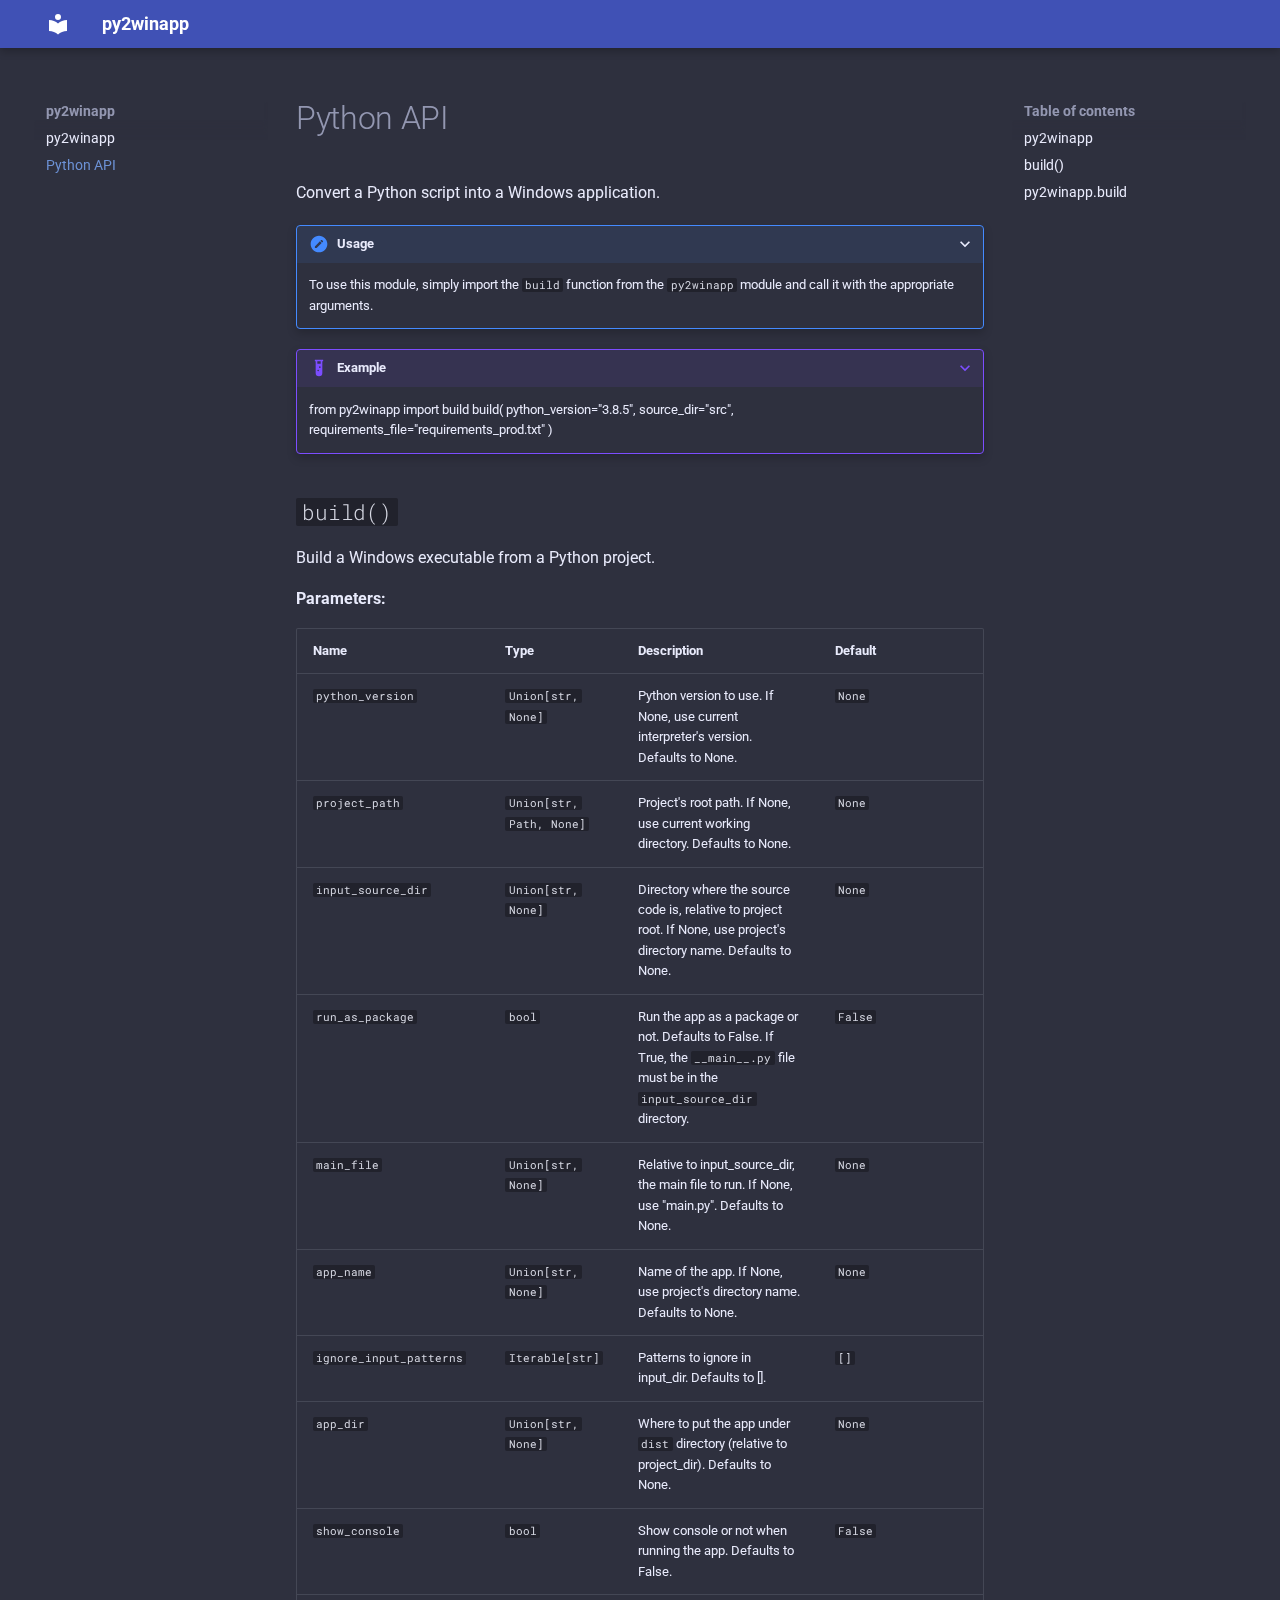
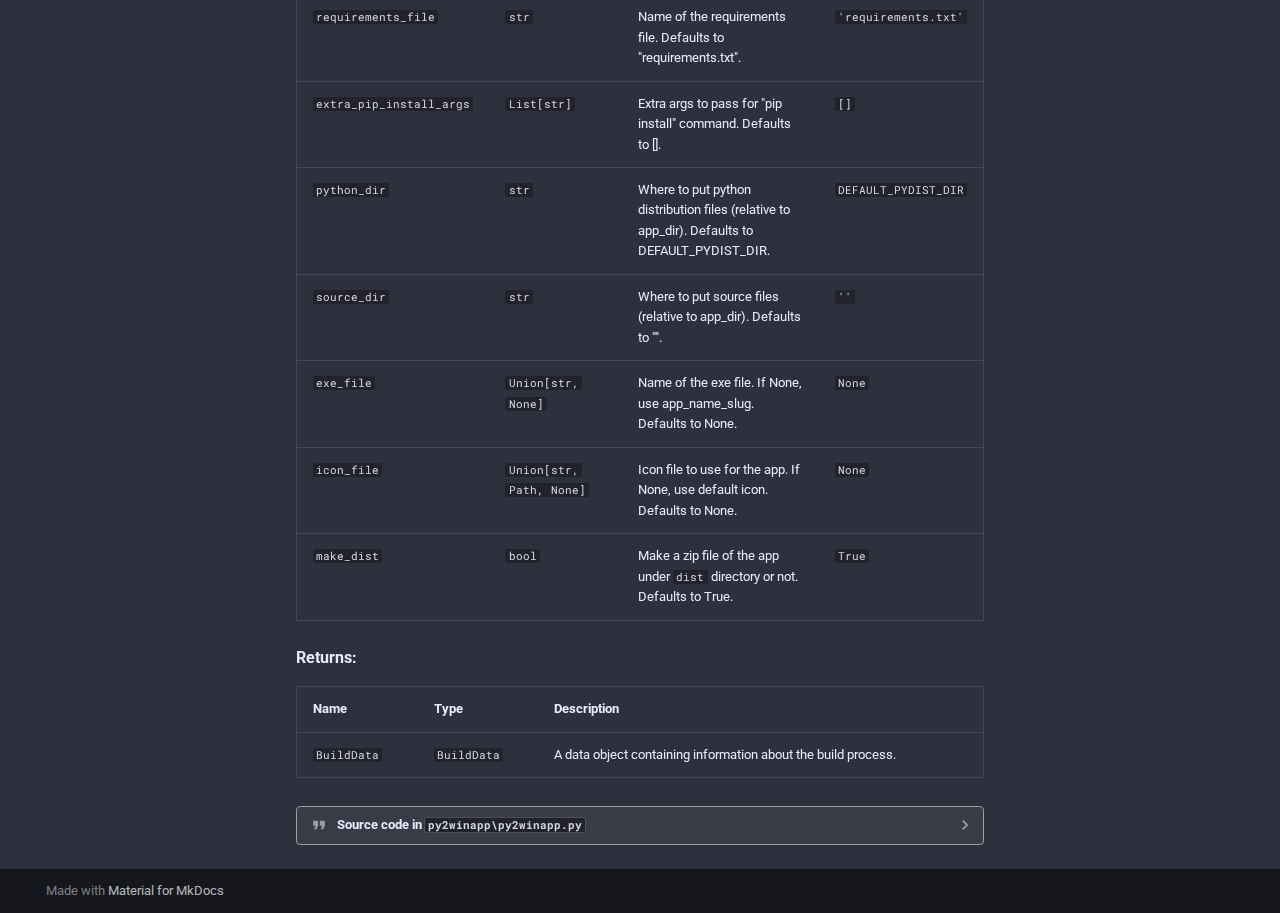
==== api/index.html @ 3b0b0889 "Deployed 9be9dc0 with MkDocs version: 1.5.2" ====
<!doctype html>
<html lang="en" class="no-js">
  <head>
    
      <meta charset="utf-8">
      <meta name="viewport" content="width=device-width,initial-scale=1">
      
      
      
      
        <link rel="prev" href="..">
      
      
      <link rel="icon" href="../assets/images/favicon.png">
      <meta name="generator" content="mkdocs-1.5.2, mkdocs-material-9.1.21">
    
    
      
        <title>Python API - py2winapp</title>
      
    
    
      <link rel="stylesheet" href="../assets/stylesheets/main.eebd395e.min.css">
      
        
        <link rel="stylesheet" href="../assets/stylesheets/palette.ecc896b0.min.css">
      
      

    
    
    
      
        
        
        <link rel="preconnect" href="https://fonts.gstatic.com" crossorigin>
        <link rel="stylesheet" href="https://fonts.googleapis.com/css?family=Roboto:300,300i,400,400i,700,700i%7CRoboto+Mono:400,400i,700,700i&display=fallback">
        <style>:root{--md-text-font:"Roboto";--md-code-font:"Roboto Mono"}</style>
      
    
    
      <link rel="stylesheet" href="../assets/_mkdocstrings.css">
    
    <script>__md_scope=new URL("..",location),__md_hash=e=>[...e].reduce((e,_)=>(e<<5)-e+_.charCodeAt(0),0),__md_get=(e,_=localStorage,t=__md_scope)=>JSON.parse(_.getItem(t.pathname+"."+e)),__md_set=(e,_,t=localStorage,a=__md_scope)=>{try{t.setItem(a.pathname+"."+e,JSON.stringify(_))}catch(e){}}</script>
    
      

    
    
    
  </head>
  
  
    
    
    
    
    
    <body dir="ltr" data-md-color-scheme="slate" data-md-color-primary="indigo" data-md-color-accent="indigo">
  
    
    
    <input class="md-toggle" data-md-toggle="drawer" type="checkbox" id="__drawer" autocomplete="off">
    <input class="md-toggle" data-md-toggle="search" type="checkbox" id="__search" autocomplete="off">
    <label class="md-overlay" for="__drawer"></label>
    <div data-md-component="skip">
      
        
        <a href="#python-api" class="md-skip">
          Skip to content
        </a>
      
    </div>
    <div data-md-component="announce">
      
    </div>
    
    
      

  

<header class="md-header md-header--shadow" data-md-component="header">
  <nav class="md-header__inner md-grid" aria-label="Header">
    <a href=".." title="py2winapp" class="md-header__button md-logo" aria-label="py2winapp" data-md-component="logo">
      
  
  <svg xmlns="http://www.w3.org/2000/svg" viewBox="0 0 24 24"><path d="M12 8a3 3 0 0 0 3-3 3 3 0 0 0-3-3 3 3 0 0 0-3 3 3 3 0 0 0 3 3m0 3.54C9.64 9.35 6.5 8 3 8v11c3.5 0 6.64 1.35 9 3.54 2.36-2.19 5.5-3.54 9-3.54V8c-3.5 0-6.64 1.35-9 3.54Z"/></svg>

    </a>
    <label class="md-header__button md-icon" for="__drawer">
      <svg xmlns="http://www.w3.org/2000/svg" viewBox="0 0 24 24"><path d="M3 6h18v2H3V6m0 5h18v2H3v-2m0 5h18v2H3v-2Z"/></svg>
    </label>
    <div class="md-header__title" data-md-component="header-title">
      <div class="md-header__ellipsis">
        <div class="md-header__topic">
          <span class="md-ellipsis">
            py2winapp
          </span>
        </div>
        <div class="md-header__topic" data-md-component="header-topic">
          <span class="md-ellipsis">
            
              Python API
            
          </span>
        </div>
      </div>
    </div>
    
      
    
    
    
    
  </nav>
  
</header>
    
    <div class="md-container" data-md-component="container">
      
      
        
          
        
      
      <main class="md-main" data-md-component="main">
        <div class="md-main__inner md-grid">
          
            
              
              <div class="md-sidebar md-sidebar--primary" data-md-component="sidebar" data-md-type="navigation" >
                <div class="md-sidebar__scrollwrap">
                  <div class="md-sidebar__inner">
                    


<nav class="md-nav md-nav--primary" aria-label="Navigation" data-md-level="0">
  <label class="md-nav__title" for="__drawer">
    <a href=".." title="py2winapp" class="md-nav__button md-logo" aria-label="py2winapp" data-md-component="logo">
      
  
  <svg xmlns="http://www.w3.org/2000/svg" viewBox="0 0 24 24"><path d="M12 8a3 3 0 0 0 3-3 3 3 0 0 0-3-3 3 3 0 0 0-3 3 3 3 0 0 0 3 3m0 3.54C9.64 9.35 6.5 8 3 8v11c3.5 0 6.64 1.35 9 3.54 2.36-2.19 5.5-3.54 9-3.54V8c-3.5 0-6.64 1.35-9 3.54Z"/></svg>

    </a>
    py2winapp
  </label>
  
  <ul class="md-nav__list" data-md-scrollfix>
    
      
      
      

  
  
  
    <li class="md-nav__item">
      <a href=".." class="md-nav__link">
        py2winapp
      </a>
    </li>
  

    
      
      
      

  
  
    
  
  
    <li class="md-nav__item md-nav__item--active">
      
      <input class="md-nav__toggle md-toggle" type="checkbox" id="__toc">
      
      
        
      
      
        <label class="md-nav__link md-nav__link--active" for="__toc">
          Python API
          <span class="md-nav__icon md-icon"></span>
        </label>
      
      <a href="./" class="md-nav__link md-nav__link--active">
        Python API
      </a>
      
        

<nav class="md-nav md-nav--secondary" aria-label="Table of contents">
  
  
  
    
  
  
    <label class="md-nav__title" for="__toc">
      <span class="md-nav__icon md-icon"></span>
      Table of contents
    </label>
    <ul class="md-nav__list" data-md-component="toc" data-md-scrollfix>
      
        <li class="md-nav__item">
  <a href="#py2winapp" class="md-nav__link">
    py2winapp
  </a>
  
</li>
      
        <li class="md-nav__item">
  <a href="#build" class="md-nav__link">
    build()
  </a>
  
</li>
      
        <li class="md-nav__item">
  <a href="#py2winapp.build" class="md-nav__link">
    py2winapp.build
  </a>
  
</li>
      
    </ul>
  
</nav>
      
    </li>
  

    
  </ul>
</nav>
                  </div>
                </div>
              </div>
            
            
              
              <div class="md-sidebar md-sidebar--secondary" data-md-component="sidebar" data-md-type="toc" >
                <div class="md-sidebar__scrollwrap">
                  <div class="md-sidebar__inner">
                    

<nav class="md-nav md-nav--secondary" aria-label="Table of contents">
  
  
  
    
  
  
    <label class="md-nav__title" for="__toc">
      <span class="md-nav__icon md-icon"></span>
      Table of contents
    </label>
    <ul class="md-nav__list" data-md-component="toc" data-md-scrollfix>
      
        <li class="md-nav__item">
  <a href="#py2winapp" class="md-nav__link">
    py2winapp
  </a>
  
</li>
      
        <li class="md-nav__item">
  <a href="#build" class="md-nav__link">
    build()
  </a>
  
</li>
      
        <li class="md-nav__item">
  <a href="#py2winapp.build" class="md-nav__link">
    py2winapp.build
  </a>
  
</li>
      
    </ul>
  
</nav>
                  </div>
                </div>
              </div>
            
          
          
            <div class="md-content" data-md-component="content">
              <article class="md-content__inner md-typeset">
                
                  


<h1 id="python-api">Python API</h1>


<div class="doc doc-object doc-module">


<a id="py2winapp"></a>
  <div class="doc doc-contents first">
  
      <p>Convert a Python script into a Windows application.</p>

<details class="usage" open>
  <summary>Usage</summary>
  <p>To use this module, simply import the <code>build</code> function from the <code>py2winapp</code> module
and call it with the appropriate arguments.</p>
</details>
<details class="example" open>
  <summary>Example</summary>
  <p>from py2winapp import build
build(
    python_version="3.8.5",
    source_dir="src",
    requirements_file="requirements_prod.txt"
)</p>
</details>
  

  <div class="doc doc-children">











  </div>

  </div>

</div><h2 id="build"><code>build()</code></h2>



<div class="doc doc-object doc-function">


<a id="py2winapp.build"></a>
  <div class="doc doc-contents first">
  
      <p>Build a Windows executable from a Python project.</p>



  <p><strong>Parameters:</strong></p>
  <table>
    <thead>
      <tr>
        <th>Name</th>
        <th>Type</th>
        <th>Description</th>
        <th>Default</th>
      </tr>
    </thead>
    <tbody>
        <tr>
          <td><code>python_version</code></td>
          <td>
                <code><span title="typing.Union">Union</span>[str, None]</code>
          </td>
          <td>
            <div class="doc-md-description">
              <p>Python version to use.
If None, use current interpreter's version. Defaults to None.</p>
            </div>
          </td>
          <td>
                <code>None</code>
          </td>
        </tr>
        <tr>
          <td><code>project_path</code></td>
          <td>
                <code><span title="typing.Union">Union</span>[str, <span title="pathlib.Path">Path</span>, None]</code>
          </td>
          <td>
            <div class="doc-md-description">
              <p>Project's root path.
If None, use current working directory. Defaults to None.</p>
            </div>
          </td>
          <td>
                <code>None</code>
          </td>
        </tr>
        <tr>
          <td><code>input_source_dir</code></td>
          <td>
                <code><span title="typing.Union">Union</span>[str, None]</code>
          </td>
          <td>
            <div class="doc-md-description">
              <p>Directory where the
source code is, relative to project root.
If None, use project's directory name. Defaults to None.</p>
            </div>
          </td>
          <td>
                <code>None</code>
          </td>
        </tr>
        <tr>
          <td><code>run_as_package</code></td>
          <td>
                <code>bool</code>
          </td>
          <td>
            <div class="doc-md-description">
              <p>Run the app as a package or not.
Defaults to False. If True, the <code>__main__.py</code> file must be
in the <code>input_source_dir</code> directory.</p>
            </div>
          </td>
          <td>
                <code>False</code>
          </td>
        </tr>
        <tr>
          <td><code>main_file</code></td>
          <td>
                <code><span title="typing.Union">Union</span>[str, None]</code>
          </td>
          <td>
            <div class="doc-md-description">
              <p>Relative to input_source_dir,
the main file to run. If None, use "main.py". Defaults to None.</p>
            </div>
          </td>
          <td>
                <code>None</code>
          </td>
        </tr>
        <tr>
          <td><code>app_name</code></td>
          <td>
                <code><span title="typing.Union">Union</span>[str, None]</code>
          </td>
          <td>
            <div class="doc-md-description">
              <p>Name of the app.
If None, use project's directory name. Defaults to None.</p>
            </div>
          </td>
          <td>
                <code>None</code>
          </td>
        </tr>
        <tr>
          <td><code>ignore_input_patterns</code></td>
          <td>
                <code><span title="typing.Iterable">Iterable</span>[str]</code>
          </td>
          <td>
            <div class="doc-md-description">
              <p>Patterns to ignore in
input_dir. Defaults to [].</p>
            </div>
          </td>
          <td>
                <code>[]</code>
          </td>
        </tr>
        <tr>
          <td><code>app_dir</code></td>
          <td>
                <code><span title="typing.Union">Union</span>[str, None]</code>
          </td>
          <td>
            <div class="doc-md-description">
              <p>Where to put the app under <code>dist</code> directory (relative to project_dir).
Defaults to None.</p>
            </div>
          </td>
          <td>
                <code>None</code>
          </td>
        </tr>
        <tr>
          <td><code>show_console</code></td>
          <td>
                <code>bool</code>
          </td>
          <td>
            <div class="doc-md-description">
              <p>Show console or not when running the app.
Defaults to False.</p>
            </div>
          </td>
          <td>
                <code>False</code>
          </td>
        </tr>
        <tr>
          <td><code>requirements_file</code></td>
          <td>
                <code>str</code>
          </td>
          <td>
            <div class="doc-md-description">
              <p>Name of the requirements file.
Defaults to "requirements.txt".</p>
            </div>
          </td>
          <td>
                <code>&#39;requirements.txt&#39;</code>
          </td>
        </tr>
        <tr>
          <td><code>extra_pip_install_args</code></td>
          <td>
                <code><span title="typing.List">List</span>[str]</code>
          </td>
          <td>
            <div class="doc-md-description">
              <p>Extra args to pass for
"pip install" command. Defaults to [].</p>
            </div>
          </td>
          <td>
                <code>[]</code>
          </td>
        </tr>
        <tr>
          <td><code>python_dir</code></td>
          <td>
                <code>str</code>
          </td>
          <td>
            <div class="doc-md-description">
              <p>Where to put python distribution
files (relative to app_dir). Defaults to DEFAULT_PYDIST_DIR.</p>
            </div>
          </td>
          <td>
                <code><span title="py2winapp.py2winapp.DEFAULT_PYDIST_DIR">DEFAULT_PYDIST_DIR</span></code>
          </td>
        </tr>
        <tr>
          <td><code>source_dir</code></td>
          <td>
                <code>str</code>
          </td>
          <td>
            <div class="doc-md-description">
              <p>Where to put source files (relative to app_dir).
Defaults to "".</p>
            </div>
          </td>
          <td>
                <code>&#39;&#39;</code>
          </td>
        </tr>
        <tr>
          <td><code>exe_file</code></td>
          <td>
                <code><span title="typing.Union">Union</span>[str, None]</code>
          </td>
          <td>
            <div class="doc-md-description">
              <p>Name of the exe file.
If None, use app_name_slug. Defaults to None.</p>
            </div>
          </td>
          <td>
                <code>None</code>
          </td>
        </tr>
        <tr>
          <td><code>icon_file</code></td>
          <td>
                <code><span title="typing.Union">Union</span>[str, <span title="pathlib.Path">Path</span>, None]</code>
          </td>
          <td>
            <div class="doc-md-description">
              <p>Icon file to use for the app.
If None, use default icon. Defaults to None.</p>
            </div>
          </td>
          <td>
                <code>None</code>
          </td>
        </tr>
        <tr>
          <td><code>make_dist</code></td>
          <td>
                <code>bool</code>
          </td>
          <td>
            <div class="doc-md-description">
              <p>Make a zip file of the app under <code>dist</code> directory
or not. Defaults to True.</p>
            </div>
          </td>
          <td>
                <code>True</code>
          </td>
        </tr>
    </tbody>
  </table>



  <p><strong>Returns:</strong></p>
  <table>
    <thead>
      <tr>
<th>Name</th>        <th>Type</th>
        <th>Description</th>
      </tr>
    </thead>
    <tbody>
        <tr>
<td><code>BuildData</code></td>          <td>
                <code><span title="py2winapp.py2winapp.BuildData">BuildData</span></code>
          </td>
          <td>
            <div class="doc-md-description">
              <p>A data object containing information about the build process.</p>
            </div>
          </td>
        </tr>
    </tbody>
  </table>

          <details class="quote">
            <summary>Source code in <code>py2winapp\py2winapp.py</code></summary>
            <div class="highlight"><table class="highlighttable"><tr><td class="linenos"><div class="linenodiv"><pre><span></span><span class="normal">404</span>
<span class="normal">405</span>
<span class="normal">406</span>
<span class="normal">407</span>
<span class="normal">408</span>
<span class="normal">409</span>
<span class="normal">410</span>
<span class="normal">411</span>
<span class="normal">412</span>
<span class="normal">413</span>
<span class="normal">414</span>
<span class="normal">415</span>
<span class="normal">416</span>
<span class="normal">417</span>
<span class="normal">418</span>
<span class="normal">419</span>
<span class="normal">420</span>
<span class="normal">421</span>
<span class="normal">422</span>
<span class="normal">423</span>
<span class="normal">424</span>
<span class="normal">425</span>
<span class="normal">426</span>
<span class="normal">427</span>
<span class="normal">428</span>
<span class="normal">429</span>
<span class="normal">430</span>
<span class="normal">431</span>
<span class="normal">432</span>
<span class="normal">433</span>
<span class="normal">434</span>
<span class="normal">435</span>
<span class="normal">436</span>
<span class="normal">437</span>
<span class="normal">438</span>
<span class="normal">439</span>
<span class="normal">440</span>
<span class="normal">441</span>
<span class="normal">442</span>
<span class="normal">443</span>
<span class="normal">444</span>
<span class="normal">445</span>
<span class="normal">446</span>
<span class="normal">447</span>
<span class="normal">448</span>
<span class="normal">449</span>
<span class="normal">450</span>
<span class="normal">451</span>
<span class="normal">452</span>
<span class="normal">453</span>
<span class="normal">454</span>
<span class="normal">455</span>
<span class="normal">456</span>
<span class="normal">457</span>
<span class="normal">458</span>
<span class="normal">459</span>
<span class="normal">460</span>
<span class="normal">461</span>
<span class="normal">462</span>
<span class="normal">463</span>
<span class="normal">464</span>
<span class="normal">465</span>
<span class="normal">466</span>
<span class="normal">467</span>
<span class="normal">468</span>
<span class="normal">469</span>
<span class="normal">470</span>
<span class="normal">471</span>
<span class="normal">472</span>
<span class="normal">473</span>
<span class="normal">474</span>
<span class="normal">475</span>
<span class="normal">476</span>
<span class="normal">477</span>
<span class="normal">478</span>
<span class="normal">479</span>
<span class="normal">480</span>
<span class="normal">481</span>
<span class="normal">482</span>
<span class="normal">483</span>
<span class="normal">484</span>
<span class="normal">485</span>
<span class="normal">486</span>
<span class="normal">487</span>
<span class="normal">488</span>
<span class="normal">489</span>
<span class="normal">490</span>
<span class="normal">491</span>
<span class="normal">492</span>
<span class="normal">493</span>
<span class="normal">494</span>
<span class="normal">495</span>
<span class="normal">496</span>
<span class="normal">497</span>
<span class="normal">498</span>
<span class="normal">499</span>
<span class="normal">500</span>
<span class="normal">501</span>
<span class="normal">502</span>
<span class="normal">503</span>
<span class="normal">504</span>
<span class="normal">505</span>
<span class="normal">506</span>
<span class="normal">507</span>
<span class="normal">508</span>
<span class="normal">509</span>
<span class="normal">510</span>
<span class="normal">511</span>
<span class="normal">512</span>
<span class="normal">513</span>
<span class="normal">514</span>
<span class="normal">515</span>
<span class="normal">516</span>
<span class="normal">517</span>
<span class="normal">518</span>
<span class="normal">519</span>
<span class="normal">520</span>
<span class="normal">521</span></pre></div></td><td class="code"><div><pre><span></span><code><span class="k">def</span> <span class="nf">build</span><span class="p">(</span>
    <span class="n">python_version</span><span class="p">:</span> <span class="n">Union</span><span class="p">[</span><span class="nb">str</span><span class="p">,</span> <span class="kc">None</span><span class="p">]</span> <span class="o">=</span> <span class="kc">None</span><span class="p">,</span>
    <span class="n">project_path</span><span class="p">:</span> <span class="n">Union</span><span class="p">[</span><span class="nb">str</span><span class="p">,</span> <span class="n">Path</span><span class="p">,</span> <span class="kc">None</span><span class="p">]</span> <span class="o">=</span> <span class="kc">None</span><span class="p">,</span>
    <span class="n">input_source_dir</span><span class="p">:</span> <span class="n">Union</span><span class="p">[</span><span class="nb">str</span><span class="p">,</span> <span class="kc">None</span><span class="p">]</span> <span class="o">=</span> <span class="kc">None</span><span class="p">,</span>
    <span class="n">ignore_input_patterns</span><span class="p">:</span> <span class="n">Iterable</span><span class="p">[</span><span class="nb">str</span><span class="p">]</span> <span class="o">=</span> <span class="p">[],</span>
    <span class="n">run_as_package</span><span class="p">:</span> <span class="nb">bool</span> <span class="o">=</span> <span class="kc">False</span><span class="p">,</span>
    <span class="n">main_file</span><span class="p">:</span> <span class="n">Union</span><span class="p">[</span><span class="nb">str</span><span class="p">,</span> <span class="kc">None</span><span class="p">]</span> <span class="o">=</span> <span class="kc">None</span><span class="p">,</span>
    <span class="n">app_name</span><span class="p">:</span> <span class="n">Union</span><span class="p">[</span><span class="nb">str</span><span class="p">,</span> <span class="kc">None</span><span class="p">]</span> <span class="o">=</span> <span class="kc">None</span><span class="p">,</span>
    <span class="n">app_dir</span><span class="p">:</span> <span class="n">Union</span><span class="p">[</span><span class="nb">str</span><span class="p">,</span> <span class="kc">None</span><span class="p">]</span> <span class="o">=</span> <span class="kc">None</span><span class="p">,</span>
    <span class="n">show_console</span><span class="p">:</span> <span class="nb">bool</span> <span class="o">=</span> <span class="kc">False</span><span class="p">,</span>
    <span class="n">requirements_file</span><span class="p">:</span> <span class="nb">str</span> <span class="o">=</span> <span class="s2">&quot;requirements.txt&quot;</span><span class="p">,</span>
    <span class="n">extra_pip_install_args</span><span class="p">:</span> <span class="n">List</span><span class="p">[</span><span class="nb">str</span><span class="p">]</span> <span class="o">=</span> <span class="p">[],</span>
    <span class="n">python_dir</span><span class="p">:</span> <span class="nb">str</span> <span class="o">=</span> <span class="n">DEFAULT_PYDIST_DIR</span><span class="p">,</span>
    <span class="n">source_dir</span><span class="p">:</span> <span class="nb">str</span> <span class="o">=</span> <span class="s2">&quot;&quot;</span><span class="p">,</span>
    <span class="n">exe_file</span><span class="p">:</span> <span class="n">Union</span><span class="p">[</span><span class="nb">str</span><span class="p">,</span> <span class="kc">None</span><span class="p">]</span> <span class="o">=</span> <span class="kc">None</span><span class="p">,</span>
    <span class="n">icon_file</span><span class="p">:</span> <span class="n">Union</span><span class="p">[</span><span class="nb">str</span><span class="p">,</span> <span class="n">Path</span><span class="p">,</span> <span class="kc">None</span><span class="p">]</span> <span class="o">=</span> <span class="kc">None</span><span class="p">,</span>
    <span class="n">make_dist</span><span class="p">:</span> <span class="nb">bool</span> <span class="o">=</span> <span class="kc">True</span><span class="p">,</span>
<span class="p">)</span> <span class="o">-&gt;</span> <span class="n">BuildData</span><span class="p">:</span>
<span class="w">    </span><span class="sd">&quot;&quot;&quot;Build a Windows executable from a Python project.</span>

<span class="sd">    Args:</span>
<span class="sd">        python_version (Union[str, None], optional): Python version to use.</span>
<span class="sd">            If None, use current interpreter&#39;s version. Defaults to None.</span>
<span class="sd">        project_path (Union[str, Path, None], optional): Project&#39;s root path.</span>
<span class="sd">            If None, use current working directory. Defaults to None.</span>
<span class="sd">        input_source_dir (Union[str, None], optional): Directory where the</span>
<span class="sd">            source code is, relative to project root.</span>
<span class="sd">            If None, use project&#39;s directory name. Defaults to None.</span>
<span class="sd">        run_as_package (bool, optional): Run the app as a package or not.</span>
<span class="sd">            Defaults to False. If True, the `__main__.py` file must be</span>
<span class="sd">            in the `input_source_dir` directory.</span>
<span class="sd">        main_file (Union[str, None], optional): Relative to input_source_dir,</span>
<span class="sd">            the main file to run. If None, use &quot;main.py&quot;. Defaults to None.</span>
<span class="sd">        app_name (Union[str, None], optional): Name of the app.</span>
<span class="sd">            If None, use project&#39;s directory name. Defaults to None.</span>
<span class="sd">        ignore_input_patterns (Iterable[str], optional): Patterns to ignore in</span>
<span class="sd">            input_dir. Defaults to [].</span>
<span class="sd">        app_dir (Union[str, None], optional):</span>
<span class="sd">            Where to put the app under `dist` directory (relative to project_dir).</span>
<span class="sd">            Defaults to None.</span>
<span class="sd">        show_console (bool, optional): Show console or not when running the app.</span>
<span class="sd">            Defaults to False.</span>
<span class="sd">        requirements_file (str, optional): Name of the requirements file.</span>
<span class="sd">            Defaults to &quot;requirements.txt&quot;.</span>
<span class="sd">        extra_pip_install_args (List[str], optional): Extra args to pass for</span>
<span class="sd">            &quot;pip install&quot; command. Defaults to [].</span>
<span class="sd">        python_dir (str, optional): Where to put python distribution</span>
<span class="sd">            files (relative to app_dir). Defaults to DEFAULT_PYDIST_DIR.</span>
<span class="sd">        source_dir (str, optional): Where to put source files (relative to app_dir).</span>
<span class="sd">            Defaults to &quot;&quot;.</span>
<span class="sd">        exe_file (Union[str, None], optional): Name of the exe file.</span>
<span class="sd">            If None, use app_name_slug. Defaults to None.</span>
<span class="sd">        icon_file (Union[str, Path, None], optional): Icon file to use for the app.</span>
<span class="sd">            If None, use default icon. Defaults to None.</span>
<span class="sd">        make_dist (bool, optional): Make a zip file of the app under `dist` directory</span>
<span class="sd">            or not. Defaults to True.</span>

<span class="sd">    Returns:</span>
<span class="sd">        BuildData: A data object containing information about the build process.</span>
<span class="sd">    &quot;&quot;&quot;</span>
    <span class="n">logger</span><span class="o">.</span><span class="n">info</span><span class="p">(</span><span class="s2">&quot;Collecting build data...&quot;</span><span class="p">)</span>
    <span class="n">build_data</span> <span class="o">=</span> <span class="n">_make_build_data</span><span class="p">(</span>
        <span class="n">python_version</span><span class="o">=</span><span class="n">python_version</span><span class="p">,</span>
        <span class="n">project_path</span><span class="o">=</span><span class="n">project_path</span><span class="p">,</span>
        <span class="n">input_source_dir</span><span class="o">=</span><span class="n">input_source_dir</span><span class="p">,</span>
        <span class="n">run_as_package</span><span class="o">=</span><span class="n">run_as_package</span><span class="p">,</span>
        <span class="n">main_file</span><span class="o">=</span><span class="n">main_file</span><span class="p">,</span>
        <span class="n">app_name</span><span class="o">=</span><span class="n">app_name</span><span class="p">,</span>
        <span class="n">ignore_input_patterns</span><span class="o">=</span><span class="nb">list</span><span class="p">(</span><span class="n">ignore_input_patterns</span><span class="p">),</span>
        <span class="n">app_dir</span><span class="o">=</span><span class="n">app_dir</span><span class="p">,</span>
        <span class="n">show_console</span><span class="o">=</span><span class="n">show_console</span><span class="p">,</span>
        <span class="n">requirements_file</span><span class="o">=</span><span class="n">requirements_file</span><span class="p">,</span>
        <span class="n">extra_pip_install_args</span><span class="o">=</span><span class="n">extra_pip_install_args</span><span class="p">,</span>
        <span class="n">python_dir</span><span class="o">=</span><span class="n">python_dir</span><span class="p">,</span>
        <span class="n">source_dir</span><span class="o">=</span><span class="n">source_dir</span><span class="p">,</span>
        <span class="n">exe_file</span><span class="o">=</span><span class="n">exe_file</span><span class="p">,</span>
        <span class="n">icon_file</span><span class="o">=</span><span class="n">icon_file</span><span class="p">,</span>
        <span class="n">make_dist</span><span class="o">=</span><span class="n">make_dist</span><span class="p">,</span>
    <span class="p">)</span>
    <span class="n">_log_build_data</span><span class="p">(</span><span class="n">build_data</span><span class="o">=</span><span class="n">build_data</span><span class="p">)</span>

    <span class="n">logger</span><span class="o">.</span><span class="n">info</span><span class="p">(</span><span class="s2">&quot;Checking build data...&quot;</span><span class="p">)</span>
    <span class="n">_check_build_data</span><span class="p">(</span><span class="n">build_data</span><span class="o">=</span><span class="n">build_data</span><span class="p">)</span>

    <span class="n">logger</span><span class="o">.</span><span class="n">info</span><span class="p">(</span><span class="s2">&quot;Creating app directory...&quot;</span><span class="p">)</span>
    <span class="n">_create_files_infrastructure</span><span class="p">(</span><span class="n">build_data</span><span class="o">=</span><span class="n">build_data</span><span class="p">)</span>

    <span class="n">logger</span><span class="o">.</span><span class="n">info</span><span class="p">(</span><span class="s2">&quot;Copying source files...&quot;</span><span class="p">)</span>
    <span class="n">_copy_source_files</span><span class="p">(</span><span class="n">build_data</span><span class="o">=</span><span class="n">build_data</span><span class="p">)</span>

    <span class="n">logger</span><span class="o">.</span><span class="n">info</span><span class="p">(</span><span class="s2">&quot;Getting python distribution...&quot;</span><span class="p">)</span>
    <span class="n">_get_python_dist</span><span class="p">(</span><span class="n">build_data</span><span class="o">=</span><span class="n">build_data</span><span class="p">)</span>

    <span class="n">logger</span><span class="o">.</span><span class="n">info</span><span class="p">(</span><span class="s2">&quot;Getting pip...&quot;</span><span class="p">)</span>
    <span class="n">get_getpippy</span><span class="p">(</span><span class="n">build_data</span><span class="o">=</span><span class="n">build_data</span><span class="p">)</span>

    <span class="n">logger</span><span class="o">.</span><span class="n">info</span><span class="p">(</span><span class="s2">&quot;Installing pip...&quot;</span><span class="p">)</span>
    <span class="n">prepare_for_pip_install</span><span class="p">(</span><span class="n">build_data</span><span class="o">=</span><span class="n">build_data</span><span class="p">)</span>
    <span class="n">_install_pip</span><span class="p">(</span><span class="n">pydist_dir_path</span><span class="o">=</span><span class="n">build_data</span><span class="o">.</span><span class="n">python_dir_path</span><span class="p">)</span>

    <span class="c1"># delete `get_pip.py` from build directory cause it waists more than 2.5MB</span>
    <span class="p">(</span><span class="n">build_data</span><span class="o">.</span><span class="n">python_dir_path</span> <span class="o">/</span> <span class="n">GETPIPPY_FILE</span><span class="p">)</span><span class="o">.</span><span class="n">unlink</span><span class="p">()</span>

    <span class="n">logger</span><span class="o">.</span><span class="n">info</span><span class="p">(</span><span class="s2">&quot;Installing requirements...&quot;</span><span class="p">)</span>
    <span class="n">_install_requirements_txt_file</span><span class="p">(</span><span class="n">build_data</span><span class="o">=</span><span class="n">build_data</span><span class="p">)</span>

    <span class="n">_fix_main_file</span><span class="p">(</span><span class="n">build_data</span><span class="o">=</span><span class="n">build_data</span><span class="p">)</span>

    <span class="n">logger</span><span class="o">.</span><span class="n">info</span><span class="p">(</span><span class="s2">&quot;Generating startup executable...&quot;</span><span class="p">)</span>
    <span class="n">_make_startup_exe</span><span class="p">(</span><span class="n">build_data</span><span class="o">=</span><span class="n">build_data</span><span class="p">)</span>

    <span class="k">if</span> <span class="n">make_dist</span><span class="p">:</span>
        <span class="n">logger</span><span class="o">.</span><span class="n">info</span><span class="p">(</span><span class="s2">&quot;Making dist zip file...&quot;</span><span class="p">)</span>
        <span class="n">_make_zip_file</span><span class="p">(</span><span class="n">build_data</span><span class="o">=</span><span class="n">build_data</span><span class="p">)</span>

    <span class="n">logger</span><span class="o">.</span><span class="n">success</span><span class="p">(</span><span class="s2">&quot;Done!&quot;</span><span class="p">)</span>

    <span class="k">return</span> <span class="n">build_data</span>
</code></pre></div></td></tr></table></div>
          </details>
  </div>

</div>





                
              </article>
            </div>
          
          
        </div>
        
      </main>
      
        <footer class="md-footer">
  
  <div class="md-footer-meta md-typeset">
    <div class="md-footer-meta__inner md-grid">
      <div class="md-copyright">
  
  
    Made with
    <a href="https://squidfunk.github.io/mkdocs-material/" target="_blank" rel="noopener">
      Material for MkDocs
    </a>
  
</div>
      
    </div>
  </div>
</footer>
      
    </div>
    <div class="md-dialog" data-md-component="dialog">
      <div class="md-dialog__inner md-typeset"></div>
    </div>
    
    <script id="__config" type="application/json">{"base": "..", "features": [], "search": "../assets/javascripts/workers/search.74e28a9f.min.js", "translations": {"clipboard.copied": "Copied to clipboard", "clipboard.copy": "Copy to clipboard", "search.result.more.one": "1 more on this page", "search.result.more.other": "# more on this page", "search.result.none": "No matching documents", "search.result.one": "1 matching document", "search.result.other": "# matching documents", "search.result.placeholder": "Type to start searching", "search.result.term.missing": "Missing", "select.version": "Select version"}}</script>
    
    
      <script src="../assets/javascripts/bundle.220ee61c.min.js"></script>
      
    
  </body>
</html>
---- assets/stylesheets/main.eebd395e.min.css ----
@charset "UTF-8";html{-webkit-text-size-adjust:none;-moz-text-size-adjust:none;text-size-adjust:none;box-sizing:border-box}*,:after,:before{box-sizing:inherit}@media (prefers-reduced-motion){*,:after,:before{transition:none!important}}body{margin:0}a,button,input,label{-webkit-tap-highlight-color:transparent}a{color:inherit;text-decoration:none}hr{border:0;box-sizing:initial;display:block;height:.05rem;overflow:visible;padding:0}small{font-size:80%}sub,sup{line-height:1em}img{border-style:none}table{border-collapse:initial;border-spacing:0}td,th{font-weight:400;vertical-align:top}button{background:#0000;border:0;font-family:inherit;font-size:inherit;margin:0;padding:0}input{border:0;outline:none}:root{--md-primary-fg-color:#4051b5;--md-primary-fg-color--light:#5d6cc0;--md-primary-fg-color--dark:#303fa1;--md-primary-bg-color:#fff;--md-primary-bg-color--light:#ffffffb3;--md-accent-fg-color:#526cfe;--md-accent-fg-color--transparent:#526cfe1a;--md-accent-bg-color:#fff;--md-accent-bg-color--light:#ffffffb3}[data-md-color-scheme=default]{color-scheme:light}[data-md-color-scheme=default] img[src$="#gh-dark-mode-only"],[data-md-color-scheme=default] img[src$="#only-dark"]{display:none}:root,[data-md-color-scheme=default]{--md-default-fg-color:#000000de;--md-default-fg-color--light:#0000008a;--md-default-fg-color--lighter:#00000052;--md-default-fg-color--lightest:#00000012;--md-default-bg-color:#fff;--md-default-bg-color--light:#ffffffb3;--md-default-bg-color--lighter:#ffffff4d;--md-default-bg-color--lightest:#ffffff1f;--md-code-fg-color:#36464e;--md-code-bg-color:#f5f5f5;--md-code-hl-color:#ffff0080;--md-code-hl-number-color:#d52a2a;--md-code-hl-special-color:#db1457;--md-code-hl-function-color:#a846b9;--md-code-hl-constant-color:#6e59d9;--md-code-hl-keyword-color:#3f6ec6;--md-code-hl-string-color:#1c7d4d;--md-code-hl-name-color:var(--md-code-fg-color);--md-code-hl-operator-color:var(--md-default-fg-color--light);--md-code-hl-punctuation-color:var(--md-default-fg-color--light);--md-code-hl-comment-color:var(--md-default-fg-color--light);--md-code-hl-generic-color:var(--md-default-fg-color--light);--md-code-hl-variable-color:var(--md-default-fg-color--light);--md-typeset-color:var(--md-default-fg-color);--md-typeset-a-color:var(--md-primary-fg-color);--md-typeset-mark-color:#ffff0080;--md-typeset-del-color:#f5503d26;--md-typeset-ins-color:#0bd57026;--md-typeset-kbd-color:#fafafa;--md-typeset-kbd-accent-color:#fff;--md-typeset-kbd-border-color:#b8b8b8;--md-typeset-table-color:#0000001f;--md-typeset-table-color--light:rgba(0,0,0,.035);--md-admonition-fg-color:var(--md-default-fg-color);--md-admonition-bg-color:var(--md-default-bg-color);--md-warning-fg-color:#000000de;--md-warning-bg-color:#ff9;--md-footer-fg-color:#fff;--md-footer-fg-color--light:#ffffffb3;--md-footer-fg-color--lighter:#ffffff73;--md-footer-bg-color:#000000de;--md-footer-bg-color--dark:#00000052;--md-shadow-z1:0 0.2rem 0.5rem #0000000d,0 0 0.05rem #0000001a;--md-shadow-z2:0 0.2rem 0.5rem #0000001a,0 0 0.05rem #00000040;--md-shadow-z3:0 0.2rem 0.5rem #0003,0 0 0.05rem #00000059}.md-icon svg{fill:currentcolor;display:block;height:1.2rem;width:1.2rem}body{-webkit-font-smoothing:antialiased;-moz-osx-font-smoothing:grayscale;--md-text-font-family:var(--md-text-font,_),-apple-system,BlinkMacSystemFont,Helvetica,Arial,sans-serif;--md-code-font-family:var(--md-code-font,_),SFMono-Regular,Consolas,Menlo,monospace}aside,body,input{font-feature-settings:"kern","liga";color:var(--md-typeset-color);font-family:var(--md-text-font-family)}code,kbd,pre{font-feature-settings:"kern";font-family:var(--md-code-font-family)}:root{--md-typeset-table-sort-icon:url('data:image/svg+xml;charset=utf-8,<svg xmlns="http://www.w3.org/2000/svg" viewBox="0 0 24 24"><path d="m18 21-4-4h3V7h-3l4-4 4 4h-3v10h3M2 19v-2h10v2M2 13v-2h7v2M2 7V5h4v2H2Z"/></svg>');--md-typeset-table-sort-icon--asc:url('data:image/svg+xml;charset=utf-8,<svg xmlns="http://www.w3.org/2000/svg" viewBox="0 0 24 24"><path d="M19 17h3l-4 4-4-4h3V3h2M2 17h10v2H2M6 5v2H2V5m0 6h7v2H2v-2Z"/></svg>');--md-typeset-table-sort-icon--desc:url('data:image/svg+xml;charset=utf-8,<svg xmlns="http://www.w3.org/2000/svg" viewBox="0 0 24 24"><path d="M19 7h3l-4-4-4 4h3v14h2M2 17h10v2H2M6 5v2H2V5m0 6h7v2H2v-2Z"/></svg>')}.md-typeset{-webkit-print-color-adjust:exact;color-adjust:exact;font-size:.8rem;line-height:1.6}@media print{.md-typeset{font-size:.68rem}}.md-typeset blockquote,.md-typeset dl,.md-typeset figure,.md-typeset ol,.md-typeset pre,.md-typeset ul{margin-bottom:1em;margin-top:1em}.md-typeset h1{color:var(--md-default-fg-color--light);font-size:2em;line-height:1.3;margin:0 0 1.25em}.md-typeset h1,.md-typeset h2{font-weight:300;letter-spacing:-.01em}.md-typeset h2{font-size:1.5625em;line-height:1.4;margin:1.6em 0 .64em}.md-typeset h3{font-size:1.25em;font-weight:400;letter-spacing:-.01em;line-height:1.5;margin:1.6em 0 .8em}.md-typeset h2+h3{margin-top:.8em}.md-typeset h4{font-weight:700;letter-spacing:-.01em;margin:1em 0}.md-typeset h5,.md-typeset h6{color:var(--md-default-fg-color--light);font-size:.8em;font-weight:700;letter-spacing:-.01em;margin:1.25em 0}.md-typeset h5{text-transform:uppercase}.md-typeset hr{border-bottom:.05rem solid var(--md-default-fg-color--lightest);display:flow-root;margin:1.5em 0}.md-typeset a{color:var(--md-typeset-a-color);word-break:break-word}.md-typeset a,.md-typeset a:before{transition:color 125ms}.md-typeset a:focus,.md-typeset a:hover{color:var(--md-accent-fg-color)}.md-typeset a:focus code,.md-typeset a:hover code{background-color:var(--md-accent-fg-color--transparent)}.md-typeset a code{color:currentcolor;transition:background-color 125ms}.md-typeset a.focus-visible{outline-color:var(--md-accent-fg-color);outline-offset:.2rem}.md-typeset code,.md-typeset kbd,.md-typeset pre{color:var(--md-code-fg-color);direction:ltr;font-variant-ligatures:none}@media print{.md-typeset code,.md-typeset kbd,.md-typeset pre{white-space:pre-wrap}}.md-typeset code{background-color:var(--md-code-bg-color);border-radius:.1rem;-webkit-box-decoration-break:clone;box-decoration-break:clone;font-size:.85em;padding:0 .2941176471em;word-break:break-word}.md-typeset code:not(.focus-visible){-webkit-tap-highlight-color:transparent;outline:none}.md-typeset pre{display:flow-root;line-height:1.4;position:relative}.md-typeset pre>code{-webkit-box-decoration-break:slice;box-decoration-break:slice;box-shadow:none;display:block;margin:0;outline-color:var(--md-accent-fg-color);overflow:auto;padding:.7720588235em 1.1764705882em;scrollbar-color:var(--md-default-fg-color--lighter) #0000;scrollbar-width:thin;touch-action:auto;word-break:normal}.md-typeset pre>code:hover{scrollbar-color:var(--md-accent-fg-color) #0000}.md-typeset pre>code::-webkit-scrollbar{height:.2rem;width:.2rem}.md-typeset pre>code::-webkit-scrollbar-thumb{background-color:var(--md-default-fg-color--lighter)}.md-typeset pre>code::-webkit-scrollbar-thumb:hover{background-color:var(--md-accent-fg-color)}.md-typeset kbd{background-color:var(--md-typeset-kbd-color);border-radius:.1rem;box-shadow:0 .1rem 0 .05rem var(--md-typeset-kbd-border-color),0 .1rem 0 var(--md-typeset-kbd-border-color),0 -.1rem .2rem var(--md-typeset-kbd-accent-color) inset;color:var(--md-default-fg-color);display:inline-block;font-size:.75em;padding:0 .6666666667em;vertical-align:text-top;word-break:break-word}.md-typeset mark{background-color:var(--md-typeset-mark-color);-webkit-box-decoration-break:clone;box-decoration-break:clone;color:inherit;word-break:break-word}.md-typeset abbr{border-bottom:.05rem dotted var(--md-default-fg-color--light);cursor:help;text-decoration:none}@media (hover:none){.md-typeset abbr[title]:focus:after,.md-typeset abbr[title]:hover:after{background-color:var(--md-default-fg-color);border-radius:.1rem;box-shadow:var(--md-shadow-z3);color:var(--md-default-bg-color);content:attr(title);font-size:.7rem;left:.8rem;margin-top:2em;padding:.2rem .3rem;position:absolute;right:.8rem}}.md-typeset small{opacity:.75}[dir=ltr] .md-typeset sub,[dir=ltr] .md-typeset sup{margin-left:.078125em}[dir=rtl] .md-typeset sub,[dir=rtl] .md-typeset sup{margin-right:.078125em}[dir=ltr] .md-typeset blockquote{padding-left:.6rem}[dir=rtl] .md-typeset blockquote{padding-right:.6rem}[dir=ltr] .md-typeset blockquote{border-left:.2rem solid var(--md-default-fg-color--lighter)}[dir=rtl] .md-typeset blockquote{border-right:.2rem solid var(--md-default-fg-color--lighter)}.md-typeset blockquote{color:var(--md-default-fg-color--light);margin-left:0;margin-right:0}.md-typeset ul{list-style-type:disc}[dir=ltr] .md-typeset ol,[dir=ltr] .md-typeset ul{margin-left:.625em}[dir=rtl] .md-typeset ol,[dir=rtl] .md-typeset ul{margin-right:.625em}.md-typeset ol,.md-typeset ul{padding:0}.md-typeset ol:not([hidden]),.md-typeset ul:not([hidden]){display:flow-root}.md-typeset ol ol,.md-typeset ul ol{list-style-type:lower-alpha}.md-typeset ol ol ol,.md-typeset ul ol ol{list-style-type:lower-roman}[dir=ltr] .md-typeset ol li,[dir=ltr] .md-typeset ul li{margin-left:1.25em}[dir=rtl] .md-typeset ol li,[dir=rtl] .md-typeset ul li{margin-right:1.25em}.md-typeset ol li,.md-typeset ul li{margin-bottom:.5em}.md-typeset ol li blockquote,.md-typeset ol li p,.md-typeset ul li blockquote,.md-typeset ul li p{margin:.5em 0}.md-typeset ol li:last-child,.md-typeset ul li:last-child{margin-bottom:0}[dir=ltr] .md-typeset ol li ol,[dir=ltr] .md-typeset ol li ul,[dir=ltr] .md-typeset ul li ol,[dir=ltr] .md-typeset ul li ul{margin-left:.625em}[dir=rtl] .md-typeset ol li ol,[dir=rtl] .md-typeset ol li ul,[dir=rtl] .md-typeset ul li ol,[dir=rtl] .md-typeset ul li ul{margin-right:.625em}.md-typeset ol li ol,.md-typeset ol li ul,.md-typeset ul li ol,.md-typeset ul li ul{margin-bottom:.5em;margin-top:.5em}[dir=ltr] .md-typeset dd{margin-left:1.875em}[dir=rtl] .md-typeset dd{margin-right:1.875em}.md-typeset dd{margin-bottom:1.5em;margin-top:1em}.md-typeset img,.md-typeset svg,.md-typeset video{height:auto;max-width:100%}.md-typeset img[align=left]{margin:1em 1em 1em 0}.md-typeset img[align=right]{margin:1em 0 1em 1em}.md-typeset img[align]:only-child{margin-top:0}.md-typeset figure{display:flow-root;margin:1em auto;max-width:100%;text-align:center;width:-webkit-fit-content;width:-moz-fit-content;width:fit-content}.md-typeset figure img{display:block}.md-typeset figcaption{font-style:italic;margin:1em auto;max-width:24rem}.md-typeset iframe{max-width:100%}.md-typeset table:not([class]){background-color:var(--md-default-bg-color);border:.05rem solid var(--md-typeset-table-color);border-radius:.1rem;display:inline-block;font-size:.64rem;max-width:100%;overflow:auto;touch-action:auto}@media print{.md-typeset table:not([class]){display:table}}.md-typeset table:not([class])+*{margin-top:1.5em}.md-typeset table:not([class]) td>:first-child,.md-typeset table:not([class]) th>:first-child{margin-top:0}.md-typeset table:not([class]) td>:last-child,.md-typeset table:not([class]) th>:last-child{margin-bottom:0}.md-typeset table:not([class]) td:not([align]),.md-typeset table:not([class]) th:not([align]){text-align:left}[dir=rtl] .md-typeset table:not([class]) td:not([align]),[dir=rtl] .md-typeset table:not([class]) th:not([align]){text-align:right}.md-typeset table:not([class]) th{font-weight:700;min-width:5rem;padding:.9375em 1.25em;vertical-align:top}.md-typeset table:not([class]) td{border-top:.05rem solid var(--md-typeset-table-color);padding:.9375em 1.25em;vertical-align:top}.md-typeset table:not([class]) tbody tr{transition:background-color 125ms}.md-typeset table:not([class]) tbody tr:hover{background-color:var(--md-typeset-table-color--light);box-shadow:0 .05rem 0 var(--md-default-bg-color) inset}.md-typeset table:not([class]) a{word-break:normal}.md-typeset table th[role=columnheader]{cursor:pointer}[dir=ltr] .md-typeset table th[role=columnheader]:after{margin-left:.5em}[dir=rtl] .md-typeset table th[role=columnheader]:after{margin-right:.5em}.md-typeset table th[role=columnheader]:after{content:"";display:inline-block;height:1.2em;-webkit-mask-image:var(--md-typeset-table-sort-icon);mask-image:var(--md-typeset-table-sort-icon);-webkit-mask-repeat:no-repeat;mask-repeat:no-repeat;-webkit-mask-size:contain;mask-size:contain;transition:background-color 125ms;vertical-align:text-bottom;width:1.2em}.md-typeset table th[role=columnheader]:hover:after{background-color:var(--md-default-fg-color--lighter)}.md-typeset table th[role=columnheader][aria-sort=ascending]:after{background-color:var(--md-default-fg-color--light);-webkit-mask-image:var(--md-typeset-table-sort-icon--asc);mask-image:var(--md-typeset-table-sort-icon--asc)}.md-typeset table th[role=columnheader][aria-sort=descending]:after{background-color:var(--md-default-fg-color--light);-webkit-mask-image:var(--md-typeset-table-sort-icon--desc);mask-image:var(--md-typeset-table-sort-icon--desc)}.md-typeset__scrollwrap{margin:1em -.8rem;overflow-x:auto;touch-action:auto}.md-typeset__table{display:inline-block;margin-bottom:.5em;padding:0 .8rem}@media print{.md-typeset__table{display:block}}html .md-typeset__table table{display:table;margin:0;overflow:hidden;width:100%}@media screen and (max-width:44.9375em){.md-content__inner>pre{margin:1em -.8rem}.md-content__inner>pre code{border-radius:0}}.md-banner{background-color:var(--md-footer-bg-color);color:var(--md-footer-fg-color);overflow:auto}@media print{.md-banner{display:none}}.md-banner--warning{background-color:var(--md-warning-bg-color);color:var(--md-warning-fg-color)}.md-banner__inner{font-size:.7rem;margin:.6rem auto;padding:0 .8rem}[dir=ltr] .md-banner__button{float:right}[dir=rtl] .md-banner__button{float:left}.md-banner__button{color:inherit;cursor:pointer;transition:opacity .25s}.md-banner__button:hover{opacity:.7}html{font-size:125%;height:100%;overflow-x:hidden}@media screen and (min-width:100em){html{font-size:137.5%}}@media screen and (min-width:125em){html{font-size:150%}}body{background-color:var(--md-default-bg-color);display:flex;flex-direction:column;font-size:.5rem;min-height:100%;position:relative;width:100%}@media print{body{display:block}}@media screen and (max-width:59.9375em){body[data-md-scrolllock]{position:fixed}}.md-grid{margin-left:auto;margin-right:auto;max-width:61rem}.md-container{display:flex;flex-direction:column;flex-grow:1}@media print{.md-container{display:block}}.md-main{flex-grow:1}.md-main__inner{display:flex;height:100%;margin-top:1.5rem}.md-ellipsis{overflow:hidden;text-overflow:ellipsis}.md-toggle{display:none}.md-option{height:0;opacity:0;position:absolute;width:0}.md-option:checked+label:not([hidden]){display:block}.md-option.focus-visible+label{outline-color:var(--md-accent-fg-color);outline-style:auto}.md-skip{background-color:var(--md-default-fg-color);border-radius:.1rem;color:var(--md-default-bg-color);font-size:.64rem;margin:.5rem;opacity:0;outline-color:var(--md-accent-fg-color);padding:.3rem .5rem;position:fixed;transform:translateY(.4rem);z-index:-1}.md-skip:focus{opacity:1;transform:translateY(0);transition:transform .25s cubic-bezier(.4,0,.2,1),opacity 175ms 75ms;z-index:10}@page{margin:25mm}:root{--md-clipboard-icon:url('data:image/svg+xml;charset=utf-8,<svg xmlns="http://www.w3.org/2000/svg" viewBox="0 0 24 24"><path d="M19 21H8V7h11m0-2H8a2 2 0 0 0-2 2v14a2 2 0 0 0 2 2h11a2 2 0 0 0 2-2V7a2 2 0 0 0-2-2m-3-4H4a2 2 0 0 0-2 2v14h2V3h12V1Z"/></svg>')}.md-clipboard{border-radius:.1rem;color:var(--md-default-fg-color--lightest);cursor:pointer;height:1.5em;outline-color:var(--md-accent-fg-color);outline-offset:.1rem;position:absolute;right:.5em;top:.5em;transition:color .25s;width:1.5em;z-index:1}@media print{.md-clipboard{display:none}}.md-clipboard:not(.focus-visible){-webkit-tap-highlight-color:transparent;outline:none}:hover>.md-clipboard{color:var(--md-default-fg-color--light)}.md-clipboard:focus,.md-clipboard:hover{color:var(--md-accent-fg-color)}.md-clipboard:after{background-color:currentcolor;content:"";display:block;height:1.125em;margin:0 auto;-webkit-mask-image:var(--md-clipboard-icon);mask-image:var(--md-clipboard-icon);-webkit-mask-position:center;mask-position:center;-webkit-mask-repeat:no-repeat;mask-repeat:no-repeat;-webkit-mask-size:contain;mask-size:contain;width:1.125em}.md-clipboard--inline{cursor:pointer}.md-clipboard--inline code{transition:color .25s,background-color .25s}.md-clipboard--inline:focus code,.md-clipboard--inline:hover code{background-color:var(--md-accent-fg-color--transparent);color:var(--md-accent-fg-color)}@keyframes consent{0%{opacity:0;transform:translateY(100%)}to{opacity:1;transform:translateY(0)}}@keyframes overlay{0%{opacity:0}to{opacity:1}}.md-consent__overlay{animation:overlay .25s both;-webkit-backdrop-filter:blur(.1rem);backdrop-filter:blur(.1rem);background-color:#0000008a;height:100%;opacity:1;position:fixed;top:0;width:100%;z-index:5}.md-consent__inner{animation:consent .5s cubic-bezier(.1,.7,.1,1) both;background-color:var(--md-default-bg-color);border:0;border-radius:.1rem;bottom:0;box-shadow:0 0 .2rem #0000001a,0 .2rem .4rem #0003;max-height:100%;overflow:auto;padding:0;position:fixed;width:100%;z-index:5}.md-consent__form{padding:.8rem}.md-consent__settings{display:none;margin:1em 0}input:checked+.md-consent__settings{display:block}.md-consent__controls{margin-bottom:.8rem}.md-typeset .md-consent__controls .md-button{display:inline}@media screen and (max-width:44.9375em){.md-typeset .md-consent__controls .md-button{display:block;margin-top:.4rem;text-align:center;width:100%}}.md-consent label{cursor:pointer}.md-content{flex-grow:1;min-width:0}.md-content__inner{margin:0 .8rem 1.2rem;padding-top:.6rem}@media screen and (min-width:76.25em){[dir=ltr] .md-sidebar--primary:not([hidden])~.md-content>.md-content__inner{margin-left:1.2rem}[dir=ltr] .md-sidebar--secondary:not([hidden])~.md-content>.md-content__inner,[dir=rtl] .md-sidebar--primary:not([hidden])~.md-content>.md-content__inner{margin-right:1.2rem}[dir=rtl] .md-sidebar--secondary:not([hidden])~.md-content>.md-content__inner{margin-left:1.2rem}}.md-content__inner:before{content:"";display:block;height:.4rem}.md-content__inner>:last-child{margin-bottom:0}[dir=ltr] .md-content__button{float:right}[dir=rtl] .md-content__button{float:left}[dir=ltr] .md-content__button{margin-left:.4rem}[dir=rtl] .md-content__button{margin-right:.4rem}.md-content__button{margin:.4rem 0;padding:0}@media print{.md-content__button{display:none}}.md-typeset .md-content__button{color:var(--md-default-fg-color--lighter)}.md-content__button svg{display:inline;vertical-align:top}[dir=rtl] .md-content__button svg{transform:scaleX(-1)}[dir=ltr] .md-dialog{right:.8rem}[dir=rtl] .md-dialog{left:.8rem}.md-dialog{background-color:var(--md-default-fg-color);border-radius:.1rem;bottom:.8rem;box-shadow:var(--md-shadow-z3);min-width:11.1rem;opacity:0;padding:.4rem .6rem;pointer-events:none;position:fixed;transform:translateY(100%);transition:transform 0ms .4s,opacity .4s;z-index:4}@media print{.md-dialog{display:none}}.md-dialog--active{opacity:1;pointer-events:auto;transform:translateY(0);transition:transform .4s cubic-bezier(.075,.85,.175,1),opacity .4s}.md-dialog__inner{color:var(--md-default-bg-color);font-size:.7rem}.md-feedback{margin:2em 0 1em;text-align:center}.md-feedback fieldset{border:none;margin:0;padding:0}.md-feedback__title{font-weight:700;margin:1em auto}.md-feedback__inner{position:relative}.md-feedback__list{align-content:baseline;display:flex;flex-wrap:wrap;justify-content:center;position:relative}.md-feedback__list:hover .md-icon:not(:disabled){color:var(--md-default-fg-color--lighter)}:disabled .md-feedback__list{min-height:1.8rem}.md-feedback__icon{color:var(--md-default-fg-color--light);cursor:pointer;flex-shrink:0;margin:0 .1rem;transition:color 125ms}.md-feedback__icon:not(:disabled).md-icon:hover{color:var(--md-accent-fg-color)}.md-feedback__icon:disabled{color:var(--md-default-fg-color--lightest);pointer-events:none}.md-feedback__note{opacity:0;position:relative;transform:translateY(.4rem);transition:transform .4s cubic-bezier(.1,.7,.1,1),opacity .15s}.md-feedback__note>*{margin:0 auto;max-width:16rem}:disabled .md-feedback__note{opacity:1;transform:translateY(0)}.md-footer{background-color:var(--md-footer-bg-color);color:var(--md-footer-fg-color)}@media print{.md-footer{display:none}}.md-footer__inner{justify-content:space-between;overflow:auto;padding:.2rem}.md-footer__inner:not([hidden]){display:flex}.md-footer__link{align-items:end;display:flex;flex-grow:0.01;margin-bottom:.4rem;margin-top:1rem;max-width:100%;outline-color:var(--md-accent-fg-color);overflow:hidden;transition:opacity .25s}.md-footer__link:focus,.md-footer__link:hover{opacity:.7}[dir=rtl] .md-footer__link svg{transform:scaleX(-1)}@media screen and (max-width:44.9375em){.md-footer__link--prev{flex-shrink:0}.md-footer__link--prev .md-footer__title{display:none}}[dir=ltr] .md-footer__link--next{margin-left:auto}[dir=rtl] .md-footer__link--next{margin-right:auto}.md-footer__link--next{text-align:right}[dir=rtl] .md-footer__link--next{text-align:left}.md-footer__title{flex-grow:1;font-size:.9rem;margin-bottom:.7rem;max-width:calc(100% - 2.4rem);padding:0 1rem;white-space:nowrap}.md-footer__button{margin:.2rem;padding:.4rem}.md-footer__direction{font-size:.64rem;opacity:.7}.md-footer-meta{background-color:var(--md-footer-bg-color--dark)}.md-footer-meta__inner{display:flex;flex-wrap:wrap;justify-content:space-between;padding:.2rem}html .md-footer-meta.md-typeset a{color:var(--md-footer-fg-color--light)}html .md-footer-meta.md-typeset a:focus,html .md-footer-meta.md-typeset a:hover{color:var(--md-footer-fg-color)}.md-copyright{color:var(--md-footer-fg-color--lighter);font-size:.64rem;margin:auto .6rem;padding:.4rem 0;width:100%}@media screen and (min-width:45em){.md-copyright{width:auto}}.md-copyright__highlight{color:var(--md-footer-fg-color--light)}.md-social{margin:0 .4rem;padding:.2rem 0 .6rem}@media screen and (min-width:45em){.md-social{padding:.6rem 0}}.md-social__link{display:inline-block;height:1.6rem;text-align:center;width:1.6rem}.md-social__link:before{line-height:1.9}.md-social__link svg{fill:currentcolor;max-height:.8rem;vertical-align:-25%}.md-typeset .md-button{border:.1rem solid;border-radius:.1rem;color:var(--md-primary-fg-color);cursor:pointer;display:inline-block;font-weight:700;padding:.625em 2em;transition:color 125ms,background-color 125ms,border-color 125ms}.md-typeset .md-button--primary{background-color:var(--md-primary-fg-color);border-color:var(--md-primary-fg-color);color:var(--md-primary-bg-color)}.md-typeset .md-button:focus,.md-typeset .md-button:hover{background-color:var(--md-accent-fg-color);border-color:var(--md-accent-fg-color);color:var(--md-accent-bg-color)}[dir=ltr] .md-typeset .md-input{border-top-left-radius:.1rem}[dir=ltr] .md-typeset .md-input,[dir=rtl] .md-typeset .md-input{border-top-right-radius:.1rem}[dir=rtl] .md-typeset .md-input{border-top-left-radius:.1rem}.md-typeset .md-input{border-bottom:.1rem solid var(--md-default-fg-color--lighter);box-shadow:var(--md-shadow-z1);font-size:.8rem;height:1.8rem;padding:0 .6rem;transition:border .25s,box-shadow .25s}.md-typeset .md-input:focus,.md-typeset .md-input:hover{border-bottom-color:var(--md-accent-fg-color);box-shadow:var(--md-shadow-z2)}.md-typeset .md-input--stretch{width:100%}.md-header{background-color:var(--md-primary-fg-color);box-shadow:0 0 .2rem #0000,0 .2rem .4rem #0000;color:var(--md-primary-bg-color);display:block;left:0;position:sticky;right:0;top:0;z-index:4}@media print{.md-header{display:none}}.md-header[hidden]{transform:translateY(-100%);transition:transform .25s cubic-bezier(.8,0,.6,1),box-shadow .25s}.md-header--shadow{box-shadow:0 0 .2rem #0000001a,0 .2rem .4rem #0003;transition:transform .25s cubic-bezier(.1,.7,.1,1),box-shadow .25s}.md-header__inner{align-items:center;display:flex;padding:0 .2rem}.md-header__button{color:currentcolor;cursor:pointer;margin:.2rem;outline-color:var(--md-accent-fg-color);padding:.4rem;position:relative;transition:opacity .25s;vertical-align:middle;z-index:1}.md-header__button:hover{opacity:.7}.md-header__button:not([hidden]){display:inline-block}.md-header__button:not(.focus-visible){-webkit-tap-highlight-color:transparent;outline:none}.md-header__button.md-logo{margin:.2rem;padding:.4rem}@media screen and (max-width:76.1875em){.md-header__button.md-logo{display:none}}.md-header__button.md-logo img,.md-header__button.md-logo svg{fill:currentcolor;display:block;height:1.2rem;width:auto}@media screen and (min-width:60em){.md-header__button[for=__search]{display:none}}.no-js .md-header__button[for=__search]{display:none}[dir=rtl] .md-header__button[for=__search] svg{transform:scaleX(-1)}@media screen and (min-width:76.25em){.md-header__button[for=__drawer]{display:none}}.md-header__topic{display:flex;max-width:100%;position:absolute;transition:transform .4s cubic-bezier(.1,.7,.1,1),opacity .15s;white-space:nowrap}.md-header__topic+.md-header__topic{opacity:0;pointer-events:none;transform:translateX(1.25rem);transition:transform .4s cubic-bezier(1,.7,.1,.1),opacity .15s;z-index:-1}[dir=rtl] .md-header__topic+.md-header__topic{transform:translateX(-1.25rem)}.md-header__topic:first-child{font-weight:700}[dir=ltr] .md-header__title{margin-left:1rem}[dir=rtl] .md-header__title{margin-right:1rem}[dir=ltr] .md-header__title{margin-right:.4rem}[dir=rtl] .md-header__title{margin-left:.4rem}.md-header__title{flex-grow:1;font-size:.9rem;height:2.4rem;line-height:2.4rem}.md-header__title--active .md-header__topic{opacity:0;pointer-events:none;transform:translateX(-1.25rem);transition:transform .4s cubic-bezier(1,.7,.1,.1),opacity .15s;z-index:-1}[dir=rtl] .md-header__title--active .md-header__topic{transform:translateX(1.25rem)}.md-header__title--active .md-header__topic+.md-header__topic{opacity:1;pointer-events:auto;transform:translateX(0);transition:transform .4s cubic-bezier(.1,.7,.1,1),opacity .15s;z-index:0}.md-header__title>.md-header__ellipsis{height:100%;position:relative;width:100%}.md-header__option{display:flex;flex-shrink:0;max-width:100%;transition:max-width 0ms .25s,opacity .25s .25s;white-space:nowrap}[data-md-toggle=search]:checked~.md-header .md-header__option{max-width:0;opacity:0;transition:max-width 0ms,opacity 0ms}.md-header__source{display:none}@media screen and (min-width:60em){[dir=ltr] .md-header__source{margin-left:1rem}[dir=rtl] .md-header__source{margin-right:1rem}.md-header__source{display:block;max-width:11.7rem;width:11.7rem}}@media screen and (min-width:76.25em){[dir=ltr] .md-header__source{margin-left:1.4rem}[dir=rtl] .md-header__source{margin-right:1.4rem}}:root{--md-nav-icon--prev:url('data:image/svg+xml;charset=utf-8,<svg xmlns="http://www.w3.org/2000/svg" viewBox="0 0 24 24"><path d="M20 11v2H8l5.5 5.5-1.42 1.42L4.16 12l7.92-7.92L13.5 5.5 8 11h12Z"/></svg>');--md-nav-icon--next:url('data:image/svg+xml;charset=utf-8,<svg xmlns="http://www.w3.org/2000/svg" viewBox="0 0 24 24"><path d="M8.59 16.58 13.17 12 8.59 7.41 10 6l6 6-6 6-1.41-1.42Z"/></svg>');--md-toc-icon:url('data:image/svg+xml;charset=utf-8,<svg xmlns="http://www.w3.org/2000/svg" viewBox="0 0 24 24"><path d="M3 9h14V7H3v2m0 4h14v-2H3v2m0 4h14v-2H3v2m16 0h2v-2h-2v2m0-10v2h2V7h-2m0 6h2v-2h-2v2Z"/></svg>')}.md-nav{font-size:.7rem;line-height:1.3}.md-nav__title{color:var(--md-default-fg-color--light);display:block;font-weight:700;overflow:hidden;padding:0 .6rem;text-overflow:ellipsis}.md-nav__title .md-nav__button{display:none}.md-nav__title .md-nav__button img{height:100%;width:auto}.md-nav__title .md-nav__button.md-logo img,.md-nav__title .md-nav__button.md-logo svg{fill:currentcolor;display:block;height:2.4rem;max-width:100%;object-fit:contain;width:auto}.md-nav__list{list-style:none;margin:0;padding:0}.md-nav__item{padding:0 .6rem}[dir=ltr] .md-nav__item .md-nav__item{padding-right:0}[dir=rtl] .md-nav__item .md-nav__item{padding-left:0}.md-nav__link{align-items:center;cursor:pointer;display:flex;justify-content:space-between;margin-top:.625em;overflow:hidden;scroll-snap-align:start;text-overflow:ellipsis;transition:color 125ms}.md-nav__link--passed{color:var(--md-default-fg-color--light)}.md-nav__item .md-nav__link--active{color:var(--md-typeset-a-color)}.md-nav__item .md-nav__link--index [href]{width:100%}.md-nav__link:focus,.md-nav__link:hover{color:var(--md-accent-fg-color)}.md-nav__link.focus-visible{outline-color:var(--md-accent-fg-color);outline-offset:.2rem}.md-nav--primary .md-nav__link[for=__toc]{display:none}.md-nav--primary .md-nav__link[for=__toc] .md-icon:after{background-color:currentcolor;display:block;height:100%;-webkit-mask-image:var(--md-toc-icon);mask-image:var(--md-toc-icon);width:100%}.md-nav--primary .md-nav__link[for=__toc]~.md-nav{display:none}.md-nav__link>*{cursor:pointer;display:flex}.md-nav__icon{flex-shrink:0}.md-nav__source{display:none}@media screen and (max-width:76.1875em){.md-nav--primary,.md-nav--primary .md-nav{background-color:var(--md-default-bg-color);display:flex;flex-direction:column;height:100%;left:0;position:absolute;right:0;top:0;z-index:1}.md-nav--primary .md-nav__item,.md-nav--primary .md-nav__title{font-size:.8rem;line-height:1.5}.md-nav--primary .md-nav__title{background-color:var(--md-default-fg-color--lightest);color:var(--md-default-fg-color--light);cursor:pointer;height:5.6rem;line-height:2.4rem;padding:3rem .8rem .2rem;position:relative;white-space:nowrap}[dir=ltr] .md-nav--primary .md-nav__title .md-nav__icon{left:.4rem}[dir=rtl] .md-nav--primary .md-nav__title .md-nav__icon{right:.4rem}.md-nav--primary .md-nav__title .md-nav__icon{display:block;height:1.2rem;margin:.2rem;position:absolute;top:.4rem;width:1.2rem}.md-nav--primary .md-nav__title .md-nav__icon:after{background-color:currentcolor;content:"";display:block;height:100%;-webkit-mask-image:var(--md-nav-icon--prev);mask-image:var(--md-nav-icon--prev);-webkit-mask-position:center;mask-position:center;-webkit-mask-repeat:no-repeat;mask-repeat:no-repeat;-webkit-mask-size:contain;mask-size:contain;width:100%}.md-nav--primary .md-nav__title~.md-nav__list{background-color:var(--md-default-bg-color);box-shadow:0 .05rem 0 var(--md-default-fg-color--lightest) inset;overflow-y:auto;scroll-snap-type:y mandatory;touch-action:pan-y}.md-nav--primary .md-nav__title~.md-nav__list>:first-child{border-top:0}.md-nav--primary .md-nav__title[for=__drawer]{background-color:var(--md-primary-fg-color);color:var(--md-primary-bg-color);font-weight:700}.md-nav--primary .md-nav__title .md-logo{display:block;left:.2rem;margin:.2rem;padding:.4rem;position:absolute;right:.2rem;top:.2rem}.md-nav--primary .md-nav__list{flex:1}.md-nav--primary .md-nav__item{border-top:.05rem solid var(--md-default-fg-color--lightest);padding:0}.md-nav--primary .md-nav__item--active>.md-nav__link{color:var(--md-typeset-a-color)}.md-nav--primary .md-nav__item--active>.md-nav__link:focus,.md-nav--primary .md-nav__item--active>.md-nav__link:hover{color:var(--md-accent-fg-color)}.md-nav--primary .md-nav__link{margin-top:0;padding:.6rem .8rem}[dir=ltr] .md-nav--primary .md-nav__link .md-nav__icon{margin-right:-.2rem}[dir=rtl] .md-nav--primary .md-nav__link .md-nav__icon{margin-left:-.2rem}.md-nav--primary .md-nav__link .md-nav__icon{font-size:1.2rem;height:1.2rem;width:1.2rem}.md-nav--primary .md-nav__link .md-nav__icon:after{background-color:currentcolor;content:"";display:block;height:100%;-webkit-mask-image:var(--md-nav-icon--next);mask-image:var(--md-nav-icon--next);-webkit-mask-position:center;mask-position:center;-webkit-mask-repeat:no-repeat;mask-repeat:no-repeat;-webkit-mask-size:contain;mask-size:contain;width:100%}[dir=rtl] .md-nav--primary .md-nav__icon:after{transform:scale(-1)}.md-nav--primary .md-nav--secondary .md-nav{background-color:initial;position:static}[dir=ltr] .md-nav--primary .md-nav--secondary .md-nav .md-nav__link{padding-left:1.4rem}[dir=rtl] .md-nav--primary .md-nav--secondary .md-nav .md-nav__link{padding-right:1.4rem}[dir=ltr] .md-nav--primary .md-nav--secondary .md-nav .md-nav .md-nav__link{padding-left:2rem}[dir=rtl] .md-nav--primary .md-nav--secondary .md-nav .md-nav .md-nav__link{padding-right:2rem}[dir=ltr] .md-nav--primary .md-nav--secondary .md-nav .md-nav .md-nav .md-nav__link{padding-left:2.6rem}[dir=rtl] .md-nav--primary .md-nav--secondary .md-nav .md-nav .md-nav .md-nav__link{padding-right:2.6rem}[dir=ltr] .md-nav--primary .md-nav--secondary .md-nav .md-nav .md-nav .md-nav .md-nav__link{padding-left:3.2rem}[dir=rtl] .md-nav--primary .md-nav--secondary .md-nav .md-nav .md-nav .md-nav .md-nav__link{padding-right:3.2rem}.md-nav--secondary{background-color:initial}.md-nav__toggle~.md-nav{display:flex;opacity:0;transform:translateX(100%);transition:transform .25s cubic-bezier(.8,0,.6,1),opacity 125ms 50ms}[dir=rtl] .md-nav__toggle~.md-nav{transform:translateX(-100%)}.md-nav__toggle:checked~.md-nav{opacity:1;transform:translateX(0);transition:transform .25s cubic-bezier(.4,0,.2,1),opacity 125ms 125ms}.md-nav__toggle:checked~.md-nav>.md-nav__list{-webkit-backface-visibility:hidden;backface-visibility:hidden}}@media screen and (max-width:59.9375em){.md-nav--primary .md-nav__link[for=__toc]{display:flex}.md-nav--primary .md-nav__link[for=__toc] .md-icon:after{content:""}.md-nav--primary .md-nav__link[for=__toc]+.md-nav__link{display:none}.md-nav--primary .md-nav__link[for=__toc]~.md-nav{display:flex}.md-nav__source{background-color:var(--md-primary-fg-color--dark);color:var(--md-primary-bg-color);display:block;padding:0 .2rem}}@media screen and (min-width:60em) and (max-width:76.1875em){.md-nav--integrated .md-nav__link[for=__toc]{display:flex}.md-nav--integrated .md-nav__link[for=__toc] .md-icon:after{content:""}.md-nav--integrated .md-nav__link[for=__toc]+.md-nav__link{display:none}.md-nav--integrated .md-nav__link[for=__toc]~.md-nav{display:flex}}@media screen and (min-width:60em){.md-nav--secondary .md-nav__title{background:var(--md-default-bg-color);box-shadow:0 0 .4rem .4rem var(--md-default-bg-color);position:sticky;top:0;z-index:1}.md-nav--secondary .md-nav__title[for=__toc]{scroll-snap-align:start}.md-nav--secondary .md-nav__title .md-nav__icon{display:none}}@media screen and (min-width:76.25em){.md-nav{transition:max-height .25s cubic-bezier(.86,0,.07,1)}.md-nav--primary .md-nav__title{background:var(--md-default-bg-color);box-shadow:0 0 .4rem .4rem var(--md-default-bg-color);position:sticky;top:0;z-index:1}.md-nav--primary .md-nav__title[for=__drawer]{scroll-snap-align:start}.md-nav--primary .md-nav__title .md-nav__icon,.md-nav__toggle~.md-nav{display:none}.md-nav__toggle:checked~.md-nav,.md-nav__toggle:indeterminate~.md-nav{display:block}.md-nav__item--nested>.md-nav>.md-nav__title{display:none}.md-nav__item--section{display:block;margin:1.25em 0}.md-nav__item--section:last-child{margin-bottom:0}.md-nav__item--section>.md-nav__link{font-weight:700;pointer-events:none}.md-nav__item--section>.md-nav__link[for]{color:var(--md-default-fg-color--light)}.md-nav__item--section>.md-nav__link--index [href]{pointer-events:auto}.md-nav__item--section>.md-nav__link .md-nav__icon{display:none}.md-nav__item--section>.md-nav{display:block}.md-nav__item--section>.md-nav>.md-nav__list>.md-nav__item{padding:0}.md-nav__icon{border-radius:100%;height:.9rem;transition:background-color .25s;width:.9rem}.md-nav__icon:hover{background-color:var(--md-accent-fg-color--transparent)}.md-nav__icon:after{background-color:currentcolor;border-radius:100%;content:"";display:inline-block;height:100%;-webkit-mask-image:var(--md-nav-icon--next);mask-image:var(--md-nav-icon--next);-webkit-mask-position:center;mask-position:center;-webkit-mask-repeat:no-repeat;mask-repeat:no-repeat;-webkit-mask-size:contain;mask-size:contain;transition:transform .25s;vertical-align:-.1rem;width:100%}[dir=rtl] .md-nav__icon:after{transform:rotate(180deg)}.md-nav__item--nested .md-nav__toggle:checked~.md-nav__link .md-nav__icon:after,.md-nav__item--nested .md-nav__toggle:indeterminate~.md-nav__link .md-nav__icon:after{transform:rotate(90deg)}.md-nav--lifted>.md-nav__list>.md-nav__item,.md-nav--lifted>.md-nav__list>.md-nav__item--nested,.md-nav--lifted>.md-nav__title{display:none}.md-nav--lifted>.md-nav__list>.md-nav__item--active{display:block;padding:0}.md-nav--lifted>.md-nav__list>.md-nav__item--active>.md-nav__link{background:var(--md-default-bg-color);box-shadow:0 0 .4rem .4rem var(--md-default-bg-color);font-weight:700;margin-top:0;padding:0 .6rem;position:sticky;top:0;z-index:1}.md-nav--lifted>.md-nav__list>.md-nav__item--active>.md-nav__link:not(.md-nav__link--index){pointer-events:none}.md-nav--lifted>.md-nav__list>.md-nav__item--active>.md-nav__link .md-nav__icon{display:none}.md-nav--lifted>.md-nav__list>.md-nav__item>[for]{color:var(--md-default-fg-color--light)}.md-nav--lifted .md-nav[data-md-level="1"]{display:block}[dir=ltr] .md-nav--lifted .md-nav[data-md-level="1"]>.md-nav__list>.md-nav__item{padding-right:.6rem}[dir=rtl] .md-nav--lifted .md-nav[data-md-level="1"]>.md-nav__list>.md-nav__item{padding-left:.6rem}.md-nav--integrated>.md-nav__list>.md-nav__item--active:not(.md-nav__item--nested){padding:0 .6rem}.md-nav--integrated>.md-nav__list>.md-nav__item--active:not(.md-nav__item--nested)>.md-nav__link{padding:0}[dir=ltr] .md-nav--integrated>.md-nav__list>.md-nav__item--active .md-nav--secondary{border-left:.05rem solid var(--md-primary-fg-color)}[dir=rtl] .md-nav--integrated>.md-nav__list>.md-nav__item--active .md-nav--secondary{border-right:.05rem solid var(--md-primary-fg-color)}.md-nav--integrated>.md-nav__list>.md-nav__item--active .md-nav--secondary{display:block;margin-bottom:1.25em}.md-nav--integrated>.md-nav__list>.md-nav__item--active .md-nav--secondary>.md-nav__title{display:none}}:root{--md-search-result-icon:url('data:image/svg+xml;charset=utf-8,<svg xmlns="http://www.w3.org/2000/svg" viewBox="0 0 24 24"><path d="M14 2H6a2 2 0 0 0-2 2v16a2 2 0 0 0 2 2h7c-.41-.25-.8-.56-1.14-.9-.33-.33-.61-.7-.86-1.1H6V4h7v5h5v1.18c.71.16 1.39.43 2 .82V8l-6-6m6.31 16.9c1.33-2.11.69-4.9-1.4-6.22-2.11-1.33-4.91-.68-6.22 1.4-1.34 2.11-.69 4.89 1.4 6.22 1.46.93 3.32.93 4.79.02L22 23.39 23.39 22l-3.08-3.1m-3.81.1a2.5 2.5 0 0 1-2.5-2.5 2.5 2.5 0 0 1 2.5-2.5 2.5 2.5 0 0 1 2.5 2.5 2.5 2.5 0 0 1-2.5 2.5Z"/></svg>')}.md-search{position:relative}@media screen and (min-width:60em){.md-search{padding:.2rem 0}}.no-js .md-search{display:none}.md-search__overlay{opacity:0;z-index:1}@media screen and (max-width:59.9375em){[dir=ltr] .md-search__overlay{left:-2.2rem}[dir=rtl] .md-search__overlay{right:-2.2rem}.md-search__overlay{background-color:var(--md-default-bg-color);border-radius:1rem;height:2rem;overflow:hidden;pointer-events:none;position:absolute;top:-1rem;transform-origin:center;transition:transform .3s .1s,opacity .2s .2s;width:2rem}[data-md-toggle=search]:checked~.md-header .md-search__overlay{opacity:1;transition:transform .4s,opacity .1s}}@media screen and (min-width:60em){[dir=ltr] .md-search__overlay{left:0}[dir=rtl] .md-search__overlay{right:0}.md-search__overlay{background-color:#0000008a;cursor:pointer;height:0;position:fixed;top:0;transition:width 0ms .25s,height 0ms .25s,opacity .25s;width:0}[data-md-toggle=search]:checked~.md-header .md-search__overlay{height:200vh;opacity:1;transition:width 0ms,height 0ms,opacity .25s;width:100%}}@media screen and (max-width:29.9375em){[data-md-toggle=search]:checked~.md-header .md-search__overlay{transform:scale(45)}}@media screen and (min-width:30em) and (max-width:44.9375em){[data-md-toggle=search]:checked~.md-header .md-search__overlay{transform:scale(60)}}@media screen and (min-width:45em) and (max-width:59.9375em){[data-md-toggle=search]:checked~.md-header .md-search__overlay{transform:scale(75)}}.md-search__inner{-webkit-backface-visibility:hidden;backface-visibility:hidden}@media screen and (max-width:59.9375em){[dir=ltr] .md-search__inner{left:0}[dir=rtl] .md-search__inner{right:0}.md-search__inner{height:0;opacity:0;overflow:hidden;position:fixed;top:0;transform:translateX(5%);transition:width 0ms .3s,height 0ms .3s,transform .15s cubic-bezier(.4,0,.2,1) .15s,opacity .15s .15s;width:0;z-index:2}[dir=rtl] .md-search__inner{transform:translateX(-5%)}[data-md-toggle=search]:checked~.md-header .md-search__inner{height:100%;opacity:1;transform:translateX(0);transition:width 0ms 0ms,height 0ms 0ms,transform .15s cubic-bezier(.1,.7,.1,1) .15s,opacity .15s .15s;width:100%}}@media screen and (min-width:60em){[dir=ltr] .md-search__inner{float:right}[dir=rtl] .md-search__inner{float:left}.md-search__inner{padding:.1rem 0;position:relative;transition:width .25s cubic-bezier(.1,.7,.1,1);width:11.7rem}}@media screen and (min-width:60em) and (max-width:76.1875em){[data-md-toggle=search]:checked~.md-header .md-search__inner{width:23.4rem}}@media screen and (min-width:76.25em){[data-md-toggle=search]:checked~.md-header .md-search__inner{width:34.4rem}}.md-search__form{background-color:var(--md-default-bg-color);box-shadow:0 0 .6rem #0000;height:2.4rem;position:relative;transition:color .25s,background-color .25s;z-index:2}@media screen and (min-width:60em){.md-search__form{background-color:#00000042;border-radius:.1rem;height:1.8rem}.md-search__form:hover{background-color:#ffffff1f}}[data-md-toggle=search]:checked~.md-header .md-search__form{background-color:var(--md-default-bg-color);border-radius:.1rem .1rem 0 0;box-shadow:0 0 .6rem #00000012;color:var(--md-default-fg-color)}[dir=ltr] .md-search__input{padding-left:3.6rem;padding-right:2.2rem}[dir=rtl] .md-search__input{padding-left:2.2rem;padding-right:3.6rem}.md-search__input{background:#0000;font-size:.9rem;height:100%;position:relative;text-overflow:ellipsis;width:100%;z-index:2}.md-search__input::placeholder{transition:color .25s}.md-search__input::placeholder,.md-search__input~.md-search__icon{color:var(--md-default-fg-color--light)}.md-search__input::-ms-clear{display:none}@media screen and (max-width:59.9375em){.md-search__input{font-size:.9rem;height:2.4rem;width:100%}}@media screen and (min-width:60em){[dir=ltr] .md-search__input{padding-left:2.2rem}[dir=rtl] .md-search__input{padding-right:2.2rem}.md-search__input{color:inherit;font-size:.8rem}.md-search__input::placeholder{color:var(--md-primary-bg-color--light)}.md-search__input+.md-search__icon{color:var(--md-primary-bg-color)}[data-md-toggle=search]:checked~.md-header .md-search__input{text-overflow:clip}[data-md-toggle=search]:checked~.md-header .md-search__input+.md-search__icon{color:var(--md-default-fg-color--light)}[data-md-toggle=search]:checked~.md-header .md-search__input::placeholder{color:#0000}}.md-search__icon{cursor:pointer;display:inline-block;height:1.2rem;transition:color .25s,opacity .25s;width:1.2rem}.md-search__icon:hover{opacity:.7}[dir=ltr] .md-search__icon[for=__search]{left:.5rem}[dir=rtl] .md-search__icon[for=__search]{right:.5rem}.md-search__icon[for=__search]{position:absolute;top:.3rem;z-index:2}[dir=rtl] .md-search__icon[for=__search] svg{transform:scaleX(-1)}@media screen and (max-width:59.9375em){[dir=ltr] .md-search__icon[for=__search]{left:.8rem}[dir=rtl] .md-search__icon[for=__search]{right:.8rem}.md-search__icon[for=__search]{top:.6rem}.md-search__icon[for=__search] svg:first-child{display:none}}@media screen and (min-width:60em){.md-search__icon[for=__search]{pointer-events:none}.md-search__icon[for=__search] svg:last-child{display:none}}[dir=ltr] .md-search__options{right:.5rem}[dir=rtl] .md-search__options{left:.5rem}.md-search__options{pointer-events:none;position:absolute;top:.3rem;z-index:2}@media screen and (max-width:59.9375em){[dir=ltr] .md-search__options{right:.8rem}[dir=rtl] .md-search__options{left:.8rem}.md-search__options{top:.6rem}}[dir=ltr] .md-search__options>.md-icon{margin-left:.2rem}[dir=rtl] .md-search__options>.md-icon{margin-right:.2rem}.md-search__options>.md-icon{color:var(--md-default-fg-color--light);opacity:0;transform:scale(.75);transition:transform .15s cubic-bezier(.1,.7,.1,1),opacity .15s}.md-search__options>.md-icon:not(.focus-visible){-webkit-tap-highlight-color:transparent;outline:none}[data-md-toggle=search]:checked~.md-header .md-search__input:valid~.md-search__options>.md-icon{opacity:1;pointer-events:auto;transform:scale(1)}[data-md-toggle=search]:checked~.md-header .md-search__input:valid~.md-search__options>.md-icon:hover{opacity:.7}[dir=ltr] .md-search__suggest{padding-left:3.6rem;padding-right:2.2rem}[dir=rtl] .md-search__suggest{padding-left:2.2rem;padding-right:3.6rem}.md-search__suggest{align-items:center;color:var(--md-default-fg-color--lighter);display:flex;font-size:.9rem;height:100%;opacity:0;position:absolute;top:0;transition:opacity 50ms;white-space:nowrap;width:100%}@media screen and (min-width:60em){[dir=ltr] .md-search__suggest{padding-left:2.2rem}[dir=rtl] .md-search__suggest{padding-right:2.2rem}.md-search__suggest{font-size:.8rem}}[data-md-toggle=search]:checked~.md-header .md-search__suggest{opacity:1;transition:opacity .3s .1s}[dir=ltr] .md-search__output{border-bottom-left-radius:.1rem}[dir=ltr] .md-search__output,[dir=rtl] .md-search__output{border-bottom-right-radius:.1rem}[dir=rtl] .md-search__output{border-bottom-left-radius:.1rem}.md-search__output{overflow:hidden;position:absolute;width:100%;z-index:1}@media screen and (max-width:59.9375em){.md-search__output{bottom:0;top:2.4rem}}@media screen and (min-width:60em){.md-search__output{opacity:0;top:1.9rem;transition:opacity .4s}[data-md-toggle=search]:checked~.md-header .md-search__output{box-shadow:var(--md-shadow-z3);opacity:1}}.md-search__scrollwrap{-webkit-backface-visibility:hidden;backface-visibility:hidden;background-color:var(--md-default-bg-color);height:100%;overflow-y:auto;touch-action:pan-y}@media (-webkit-max-device-pixel-ratio:1),(max-resolution:1dppx){.md-search__scrollwrap{transform:translateZ(0)}}@media screen and (min-width:60em) and (max-width:76.1875em){.md-search__scrollwrap{width:23.4rem}}@media screen and (min-width:76.25em){.md-search__scrollwrap{width:34.4rem}}@media screen and (min-width:60em){.md-search__scrollwrap{max-height:0;scrollbar-color:var(--md-default-fg-color--lighter) #0000;scrollbar-width:thin}[data-md-toggle=search]:checked~.md-header .md-search__scrollwrap{max-height:75vh}.md-search__scrollwrap:hover{scrollbar-color:var(--md-accent-fg-color) #0000}.md-search__scrollwrap::-webkit-scrollbar{height:.2rem;width:.2rem}.md-search__scrollwrap::-webkit-scrollbar-thumb{background-color:var(--md-default-fg-color--lighter)}.md-search__scrollwrap::-webkit-scrollbar-thumb:hover{background-color:var(--md-accent-fg-color)}}.md-search-result{color:var(--md-default-fg-color);word-break:break-word}.md-search-result__meta{background-color:var(--md-default-fg-color--lightest);color:var(--md-default-fg-color--light);font-size:.64rem;line-height:1.8rem;padding:0 .8rem;scroll-snap-align:start}@media screen and (min-width:60em){[dir=ltr] .md-search-result__meta{padding-left:2.2rem}[dir=rtl] .md-search-result__meta{padding-right:2.2rem}}.md-search-result__list{list-style:none;margin:0;padding:0;-webkit-user-select:none;user-select:none}.md-search-result__item{box-shadow:0 -.05rem var(--md-default-fg-color--lightest)}.md-search-result__item:first-child{box-shadow:none}.md-search-result__link{display:block;outline:none;scroll-snap-align:start;transition:background-color .25s}.md-search-result__link:focus,.md-search-result__link:hover{background-color:var(--md-accent-fg-color--transparent)}.md-search-result__link:last-child p:last-child{margin-bottom:.6rem}.md-search-result__more>summary{cursor:pointer;display:block;outline:none;position:sticky;scroll-snap-align:start;top:0;z-index:1}.md-search-result__more>summary::marker{display:none}.md-search-result__more>summary::-webkit-details-marker{display:none}.md-search-result__more>summary>div{color:var(--md-typeset-a-color);font-size:.64rem;padding:.75em .8rem;transition:color .25s,background-color .25s}@media screen and (min-width:60em){[dir=ltr] .md-search-result__more>summary>div{padding-left:2.2rem}[dir=rtl] .md-search-result__more>summary>div{padding-right:2.2rem}}.md-search-result__more>summary:focus>div,.md-search-result__more>summary:hover>div{background-color:var(--md-accent-fg-color--transparent);color:var(--md-accent-fg-color)}.md-search-result__more[open]>summary{background-color:var(--md-default-bg-color)}.md-search-result__article{overflow:hidden;padding:0 .8rem;position:relative}@media screen and (min-width:60em){[dir=ltr] .md-search-result__article{padding-left:2.2rem}[dir=rtl] .md-search-result__article{padding-right:2.2rem}}[dir=ltr] .md-search-result__icon{left:0}[dir=rtl] .md-search-result__icon{right:0}.md-search-result__icon{color:var(--md-default-fg-color--light);height:1.2rem;margin:.5rem;position:absolute;width:1.2rem}@media screen and (max-width:59.9375em){.md-search-result__icon{display:none}}.md-search-result__icon:after{background-color:currentcolor;content:"";display:inline-block;height:100%;-webkit-mask-image:var(--md-search-result-icon);mask-image:var(--md-search-result-icon);-webkit-mask-position:center;mask-position:center;-webkit-mask-repeat:no-repeat;mask-repeat:no-repeat;-webkit-mask-size:contain;mask-size:contain;width:100%}[dir=rtl] .md-search-result__icon:after{transform:scaleX(-1)}.md-search-result .md-typeset{color:var(--md-default-fg-color--light);font-size:.64rem;line-height:1.6}.md-search-result .md-typeset h1{color:var(--md-default-fg-color);font-size:.8rem;font-weight:400;line-height:1.4;margin:.55rem 0}.md-search-result .md-typeset h1 mark{text-decoration:none}.md-search-result .md-typeset h2{color:var(--md-default-fg-color);font-size:.64rem;font-weight:700;line-height:1.6;margin:.5em 0}.md-search-result .md-typeset h2 mark{text-decoration:none}.md-search-result__terms{color:var(--md-default-fg-color);display:block;font-size:.64rem;font-style:italic;margin:.5em 0}.md-search-result mark{background-color:initial;color:var(--md-accent-fg-color);text-decoration:underline}.md-select{position:relative;z-index:1}.md-select__inner{background-color:var(--md-default-bg-color);border-radius:.1rem;box-shadow:var(--md-shadow-z2);color:var(--md-default-fg-color);left:50%;margin-top:.2rem;max-height:0;opacity:0;position:absolute;top:calc(100% - .2rem);transform:translate3d(-50%,.3rem,0);transition:transform .25s 375ms,opacity .25s .25s,max-height 0ms .5s}.md-select:focus-within .md-select__inner,.md-select:hover .md-select__inner{max-height:10rem;opacity:1;transform:translate3d(-50%,0,0);transition:transform .25s cubic-bezier(.1,.7,.1,1),opacity .25s,max-height 0ms}.md-select__inner:after{border-bottom:.2rem solid #0000;border-bottom-color:var(--md-default-bg-color);border-left:.2rem solid #0000;border-right:.2rem solid #0000;border-top:0;content:"";height:0;left:50%;margin-left:-.2rem;margin-top:-.2rem;position:absolute;top:0;width:0}.md-select__list{border-radius:.1rem;font-size:.8rem;list-style-type:none;margin:0;max-height:inherit;overflow:auto;padding:0}.md-select__item{line-height:1.8rem}[dir=ltr] .md-select__link{padding-left:.6rem;padding-right:1.2rem}[dir=rtl] .md-select__link{padding-left:1.2rem;padding-right:.6rem}.md-select__link{cursor:pointer;display:block;outline:none;scroll-snap-align:start;transition:background-color .25s,color .25s;width:100%}.md-select__link:focus,.md-select__link:hover{color:var(--md-accent-fg-color)}.md-select__link:focus{background-color:var(--md-default-fg-color--lightest)}.md-sidebar{align-self:flex-start;flex-shrink:0;padding:1.2rem 0;position:sticky;top:2.4rem;width:12.1rem}@media print{.md-sidebar{display:none}}@media screen and (max-width:76.1875em){[dir=ltr] .md-sidebar--primary{left:-12.1rem}[dir=rtl] .md-sidebar--primary{right:-12.1rem}.md-sidebar--primary{background-color:var(--md-default-bg-color);display:block;height:100%;position:fixed;top:0;transform:translateX(0);transition:transform .25s cubic-bezier(.4,0,.2,1),box-shadow .25s;width:12.1rem;z-index:5}[data-md-toggle=drawer]:checked~.md-container .md-sidebar--primary{box-shadow:var(--md-shadow-z3);transform:translateX(12.1rem)}[dir=rtl] [data-md-toggle=drawer]:checked~.md-container .md-sidebar--primary{transform:translateX(-12.1rem)}.md-sidebar--primary .md-sidebar__scrollwrap{bottom:0;left:0;margin:0;overflow:hidden;position:absolute;right:0;scroll-snap-type:none;top:0}}@media screen and (min-width:76.25em){.md-sidebar{height:0}.no-js .md-sidebar{height:auto}.md-header--lifted~.md-container .md-sidebar{top:4.8rem}}.md-sidebar--secondary{display:none;order:2}@media screen and (min-width:60em){.md-sidebar--secondary{height:0}.no-js .md-sidebar--secondary{height:auto}.md-sidebar--secondary:not([hidden]){display:block}.md-sidebar--secondary .md-sidebar__scrollwrap{touch-action:pan-y}}.md-sidebar__scrollwrap{scrollbar-gutter:stable;-webkit-backface-visibility:hidden;backface-visibility:hidden;margin:0 .2rem;overflow-y:auto;scrollbar-color:var(--md-default-fg-color--lighter) #0000;scrollbar-width:thin}.md-sidebar__scrollwrap::-webkit-scrollbar{height:.2rem;width:.2rem}.md-sidebar__scrollwrap:focus-within,.md-sidebar__scrollwrap:hover{scrollbar-color:var(--md-accent-fg-color) #0000}.md-sidebar__scrollwrap:focus-within::-webkit-scrollbar-thumb,.md-sidebar__scrollwrap:hover::-webkit-scrollbar-thumb{background-color:var(--md-default-fg-color--lighter)}.md-sidebar__scrollwrap:focus-within::-webkit-scrollbar-thumb:hover,.md-sidebar__scrollwrap:hover::-webkit-scrollbar-thumb:hover{background-color:var(--md-accent-fg-color)}@supports selector(::-webkit-scrollbar){.md-sidebar__scrollwrap{scrollbar-gutter:auto}[dir=ltr] .md-sidebar__inner{padding-right:calc(100% - 11.5rem)}[dir=rtl] .md-sidebar__inner{padding-left:calc(100% - 11.5rem)}}@media screen and (max-width:76.1875em){.md-overlay{background-color:#0000008a;height:0;opacity:0;position:fixed;top:0;transition:width 0ms .25s,height 0ms .25s,opacity .25s;width:0;z-index:5}[data-md-toggle=drawer]:checked~.md-overlay{height:100%;opacity:1;transition:width 0ms,height 0ms,opacity .25s;width:100%}}@keyframes facts{0%{height:0}to{height:.65rem}}@keyframes fact{0%{opacity:0;transform:translateY(100%)}50%{opacity:0}to{opacity:1;transform:translateY(0)}}:root{--md-source-forks-icon:url('data:image/svg+xml;charset=utf-8,<svg xmlns="http://www.w3.org/2000/svg" viewBox="0 0 16 16"><path d="M5 5.372v.878c0 .414.336.75.75.75h4.5a.75.75 0 0 0 .75-.75v-.878a2.25 2.25 0 1 1 1.5 0v.878a2.25 2.25 0 0 1-2.25 2.25h-1.5v2.128a2.251 2.251 0 1 1-1.5 0V8.5h-1.5A2.25 2.25 0 0 1 3.5 6.25v-.878a2.25 2.25 0 1 1 1.5 0ZM5 3.25a.75.75 0 1 0-1.5 0 .75.75 0 0 0 1.5 0Zm6.75.75a.75.75 0 1 0 0-1.5.75.75 0 0 0 0 1.5Zm-3 8.75a.75.75 0 1 0-1.5 0 .75.75 0 0 0 1.5 0Z"/></svg>');--md-source-repositories-icon:url('data:image/svg+xml;charset=utf-8,<svg xmlns="http://www.w3.org/2000/svg" viewBox="0 0 16 16"><path d="M2 2.5A2.5 2.5 0 0 1 4.5 0h8.75a.75.75 0 0 1 .75.75v12.5a.75.75 0 0 1-.75.75h-2.5a.75.75 0 0 1 0-1.5h1.75v-2h-8a1 1 0 0 0-.714 1.7.75.75 0 1 1-1.072 1.05A2.495 2.495 0 0 1 2 11.5Zm10.5-1h-8a1 1 0 0 0-1 1v6.708A2.486 2.486 0 0 1 4.5 9h8ZM5 12.25a.25.25 0 0 1 .25-.25h3.5a.25.25 0 0 1 .25.25v3.25a.25.25 0 0 1-.4.2l-1.45-1.087a.249.249 0 0 0-.3 0L5.4 15.7a.25.25 0 0 1-.4-.2Z"/></svg>');--md-source-stars-icon:url('data:image/svg+xml;charset=utf-8,<svg xmlns="http://www.w3.org/2000/svg" viewBox="0 0 16 16"><path d="M8 .25a.75.75 0 0 1 .673.418l1.882 3.815 4.21.612a.75.75 0 0 1 .416 1.279l-3.046 2.97.719 4.192a.751.751 0 0 1-1.088.791L8 12.347l-3.766 1.98a.75.75 0 0 1-1.088-.79l.72-4.194L.818 6.374a.75.75 0 0 1 .416-1.28l4.21-.611L7.327.668A.75.75 0 0 1 8 .25Zm0 2.445L6.615 5.5a.75.75 0 0 1-.564.41l-3.097.45 2.24 2.184a.75.75 0 0 1 .216.664l-.528 3.084 2.769-1.456a.75.75 0 0 1 .698 0l2.77 1.456-.53-3.084a.75.75 0 0 1 .216-.664l2.24-2.183-3.096-.45a.75.75 0 0 1-.564-.41L8 2.694Z"/></svg>');--md-source-version-icon:url('data:image/svg+xml;charset=utf-8,<svg xmlns="http://www.w3.org/2000/svg" viewBox="0 0 16 16"><path d="M1 7.775V2.75C1 1.784 1.784 1 2.75 1h5.025c.464 0 .91.184 1.238.513l6.25 6.25a1.75 1.75 0 0 1 0 2.474l-5.026 5.026a1.75 1.75 0 0 1-2.474 0l-6.25-6.25A1.752 1.752 0 0 1 1 7.775Zm1.5 0c0 .066.026.13.073.177l6.25 6.25a.25.25 0 0 0 .354 0l5.025-5.025a.25.25 0 0 0 0-.354l-6.25-6.25a.25.25 0 0 0-.177-.073H2.75a.25.25 0 0 0-.25.25ZM6 5a1 1 0 1 1 0 2 1 1 0 0 1 0-2Z"/></svg>')}.md-source{-webkit-backface-visibility:hidden;backface-visibility:hidden;display:block;font-size:.65rem;line-height:1.2;outline-color:var(--md-accent-fg-color);transition:opacity .25s;white-space:nowrap}.md-source:hover{opacity:.7}.md-source__icon{display:inline-block;height:2.4rem;vertical-align:middle;width:2rem}[dir=ltr] .md-source__icon svg{margin-left:.6rem}[dir=rtl] .md-source__icon svg{margin-right:.6rem}.md-source__icon svg{margin-top:.6rem}[dir=ltr] .md-source__icon+.md-source__repository{padding-left:2rem}[dir=rtl] .md-source__icon+.md-source__repository{padding-right:2rem}[dir=ltr] .md-source__icon+.md-source__repository{margin-left:-2rem}[dir=rtl] .md-source__icon+.md-source__repository{margin-right:-2rem}[dir=ltr] .md-source__repository{margin-left:.6rem}[dir=rtl] .md-source__repository{margin-right:.6rem}.md-source__repository{display:inline-block;max-width:calc(100% - 1.2rem);overflow:hidden;text-overflow:ellipsis;vertical-align:middle}.md-source__facts{display:flex;font-size:.55rem;gap:.4rem;list-style-type:none;margin:.1rem 0 0;opacity:.75;overflow:hidden;padding:0;width:100%}.md-source__repository--active .md-source__facts{animation:facts .25s ease-in}.md-source__fact{overflow:hidden;text-overflow:ellipsis}.md-source__repository--active .md-source__fact{animation:fact .4s ease-out}[dir=ltr] .md-source__fact:before{margin-right:.1rem}[dir=rtl] .md-source__fact:before{margin-left:.1rem}.md-source__fact:before{background-color:currentcolor;content:"";display:inline-block;height:.6rem;-webkit-mask-position:center;mask-position:center;-webkit-mask-repeat:no-repeat;mask-repeat:no-repeat;-webkit-mask-size:contain;mask-size:contain;vertical-align:text-top;width:.6rem}.md-source__fact:nth-child(1n+2){flex-shrink:0}.md-source__fact--version:before{-webkit-mask-image:var(--md-source-version-icon);mask-image:var(--md-source-version-icon)}.md-source__fact--stars:before{-webkit-mask-image:var(--md-source-stars-icon);mask-image:var(--md-source-stars-icon)}.md-source__fact--forks:before{-webkit-mask-image:var(--md-source-forks-icon);mask-image:var(--md-source-forks-icon)}.md-source__fact--repositories:before{-webkit-mask-image:var(--md-source-repositories-icon);mask-image:var(--md-source-repositories-icon)}.md-tabs{background-color:var(--md-primary-fg-color);color:var(--md-primary-bg-color);display:block;line-height:1.3;overflow:auto;width:100%;z-index:3}@media print{.md-tabs{display:none}}@media screen and (max-width:76.1875em){.md-tabs{display:none}}.md-tabs[hidden]{pointer-events:none}[dir=ltr] .md-tabs__list{margin-left:.2rem}[dir=rtl] .md-tabs__list{margin-right:.2rem}.md-tabs__list{contain:content;list-style:none;margin:0;overflow:auto;padding:0;scrollbar-width:none;white-space:nowrap}.md-tabs__list::-webkit-scrollbar{display:none}.md-tabs__item{display:inline-block;height:2.4rem;padding-left:.6rem;padding-right:.6rem}.md-tabs__link{-webkit-backface-visibility:hidden;backface-visibility:hidden;display:block;font-size:.7rem;margin-top:.8rem;opacity:.7;outline-color:var(--md-accent-fg-color);outline-offset:.2rem;transition:transform .4s cubic-bezier(.1,.7,.1,1),opacity .25s}.md-tabs__link--active,.md-tabs__link:focus,.md-tabs__link:hover{color:inherit;opacity:1}.md-tabs__item:nth-child(2) .md-tabs__link{transition-delay:20ms}.md-tabs__item:nth-child(3) .md-tabs__link{transition-delay:40ms}.md-tabs__item:nth-child(4) .md-tabs__link{transition-delay:60ms}.md-tabs__item:nth-child(5) .md-tabs__link{transition-delay:80ms}.md-tabs__item:nth-child(6) .md-tabs__link{transition-delay:.1s}.md-tabs__item:nth-child(7) .md-tabs__link{transition-delay:.12s}.md-tabs__item:nth-child(8) .md-tabs__link{transition-delay:.14s}.md-tabs__item:nth-child(9) .md-tabs__link{transition-delay:.16s}.md-tabs__item:nth-child(10) .md-tabs__link{transition-delay:.18s}.md-tabs__item:nth-child(11) .md-tabs__link{transition-delay:.2s}.md-tabs__item:nth-child(12) .md-tabs__link{transition-delay:.22s}.md-tabs__item:nth-child(13) .md-tabs__link{transition-delay:.24s}.md-tabs__item:nth-child(14) .md-tabs__link{transition-delay:.26s}.md-tabs__item:nth-child(15) .md-tabs__link{transition-delay:.28s}.md-tabs__item:nth-child(16) .md-tabs__link{transition-delay:.3s}.md-tabs[hidden] .md-tabs__link{opacity:0;transform:translateY(50%);transition:transform 0ms .1s,opacity .1s}:root{--md-tag-icon:url('data:image/svg+xml;charset=utf-8,<svg xmlns="http://www.w3.org/2000/svg" viewBox="0 0 24 24"><path d="m5.41 21 .71-4h-4l.35-2h4l1.06-6h-4l.35-2h4l.71-4h2l-.71 4h6l.71-4h2l-.71 4h4l-.35 2h-4l-1.06 6h4l-.35 2h-4l-.71 4h-2l.71-4h-6l-.71 4h-2M9.53 9l-1.06 6h6l1.06-6h-6Z"/></svg>')}.md-typeset .md-tags{margin-bottom:.75em;margin-top:-.125em}[dir=ltr] .md-typeset .md-tag{margin-right:.5em}[dir=rtl] .md-typeset .md-tag{margin-left:.5em}.md-typeset .md-tag{background:var(--md-default-fg-color--lightest);border-radius:2.4rem;display:inline-block;font-size:.64rem;font-weight:700;letter-spacing:normal;line-height:1.6;margin-bottom:.5em;padding:.3125em .9375em;vertical-align:middle}.md-typeset .md-tag[href]{-webkit-tap-highlight-color:transparent;color:inherit;outline:none;transition:color 125ms,background-color 125ms}.md-typeset .md-tag[href]:focus,.md-typeset .md-tag[href]:hover{background-color:var(--md-accent-fg-color);color:var(--md-accent-bg-color)}[id]>.md-typeset .md-tag{vertical-align:text-top}.md-typeset .md-tag-icon:before{background-color:var(--md-default-fg-color--lighter);content:"";display:inline-block;height:1.2em;margin-right:.4em;-webkit-mask-image:var(--md-tag-icon);mask-image:var(--md-tag-icon);-webkit-mask-position:center;mask-position:center;-webkit-mask-repeat:no-repeat;mask-repeat:no-repeat;-webkit-mask-size:contain;mask-size:contain;transition:background-color 125ms;vertical-align:text-bottom;width:1.2em}.md-typeset .md-tag-icon[href]:focus:before,.md-typeset .md-tag-icon[href]:hover:before{background-color:var(--md-accent-bg-color)}@keyframes pulse{0%{box-shadow:0 0 0 0 var(--md-default-fg-color--lightest);transform:scale(.95)}75%{box-shadow:0 0 0 .625em #0000;transform:scale(1)}to{box-shadow:0 0 0 0 #0000;transform:scale(.95)}}:root{--md-tooltip-width:20rem}.md-tooltip{-webkit-backface-visibility:hidden;backface-visibility:hidden;background-color:var(--md-default-bg-color);border-radius:.1rem;box-shadow:var(--md-shadow-z2);color:var(--md-default-fg-color);font-family:var(--md-text-font-family);left:clamp(var(--md-tooltip-0,0rem) + .8rem,var(--md-tooltip-x),100vw + var(--md-tooltip-0,0rem) + .8rem - var(--md-tooltip-width) - 2 * .8rem);max-width:calc(100vw - 1.6rem);opacity:0;position:absolute;top:var(--md-tooltip-y);transform:translateY(-.4rem);transition:transform 0ms .25s,opacity .25s,z-index .25s;width:var(--md-tooltip-width);z-index:0}.md-tooltip--active{opacity:1;transform:translateY(0);transition:transform .25s cubic-bezier(.1,.7,.1,1),opacity .25s,z-index 0ms;z-index:2}.focus-visible>.md-tooltip,.md-tooltip:target{outline:var(--md-accent-fg-color) auto}.md-tooltip__inner{font-size:.64rem;padding:.8rem}.md-tooltip__inner.md-typeset>:first-child{margin-top:0}.md-tooltip__inner.md-typeset>:last-child{margin-bottom:0}.md-annotation{font-weight:400;outline:none;white-space:normal}[dir=rtl] .md-annotation{direction:rtl}.md-annotation:not([hidden]){display:inline-block;line-height:1.325}.md-annotation__index{cursor:pointer;font-family:var(--md-code-font-family);font-size:.85em;margin:0 1ch;outline:none;position:relative;-webkit-user-select:none;user-select:none;z-index:0}.md-annotation .md-annotation__index{color:#fff;transition:z-index .25s}.md-annotation .md-annotation__index:focus,.md-annotation .md-annotation__index:hover{color:#fff}.md-annotation__index:after{background-color:var(--md-default-fg-color--lighter);border-radius:2ch;content:"";height:2.2ch;left:-.125em;margin:0 -.4ch;padding:0 .4ch;position:absolute;top:0;transition:color .25s,background-color .25s;width:calc(100% + 1.2ch);width:max(2.2ch,100% + 1.2ch);z-index:-1}@media not all and (prefers-reduced-motion){[data-md-visible]>.md-annotation__index:after{animation:pulse 2s infinite}}.md-tooltip--active+.md-annotation__index:after{animation:none;transition:color .25s,background-color .25s}code .md-annotation__index{font-family:var(--md-code-font-family);font-size:inherit}.md-tooltip--active+.md-annotation__index,:hover>.md-annotation__index{color:var(--md-accent-bg-color)}.md-tooltip--active+.md-annotation__index:after,:hover>.md-annotation__index:after{background-color:var(--md-accent-fg-color)}.md-tooltip--active+.md-annotation__index{animation:none;transition:none;z-index:2}.md-annotation__index [data-md-annotation-id]{display:inline-block;line-height:90%}.md-annotation__index [data-md-annotation-id]:before{content:attr(data-md-annotation-id);display:inline-block;padding-bottom:.1em;transform:scale(1.15);transition:transform .4s cubic-bezier(.1,.7,.1,1);vertical-align:.065em}@media not print{.md-annotation__index [data-md-annotation-id]:before{content:"+"}:focus-within>.md-annotation__index [data-md-annotation-id]:before{transform:scale(1.25) rotate(45deg)}}[dir=ltr] .md-top{margin-left:50%}[dir=rtl] .md-top{margin-right:50%}.md-top{background-color:var(--md-default-bg-color);border-radius:1.6rem;box-shadow:var(--md-shadow-z2);color:var(--md-default-fg-color--light);cursor:pointer;display:block;font-size:.7rem;outline:none;padding:.4rem .8rem;position:fixed;top:3.2rem;transform:translate(-50%);transition:color 125ms,background-color 125ms,transform 125ms cubic-bezier(.4,0,.2,1),opacity 125ms;z-index:2}@media print{.md-top{display:none}}[dir=rtl] .md-top{transform:translate(50%)}.md-top[hidden]{opacity:0;pointer-events:none;transform:translate(-50%,.2rem);transition-duration:0ms}[dir=rtl] .md-top[hidden]{transform:translate(50%,.2rem)}.md-top:focus,.md-top:hover{background-color:var(--md-accent-fg-color);color:var(--md-accent-bg-color)}.md-top svg{display:inline-block;vertical-align:-.5em}@keyframes hoverfix{0%{pointer-events:none}}:root{--md-version-icon:url('data:image/svg+xml;charset=utf-8,<svg xmlns="http://www.w3.org/2000/svg" viewBox="0 0 320 512"><!--! Font Awesome Free 6.4.0 by @fontawesome - https://fontawesome.com License - https://fontawesome.com/license/free (Icons: CC BY 4.0, Fonts: SIL OFL 1.1, Code: MIT License) Copyright 2023 Fonticons, Inc.--><path d="M137.4 374.6c12.5 12.5 32.8 12.5 45.3 0l128-128c9.2-9.2 11.9-22.9 6.9-34.9S301 191.9 288 191.9L32 192c-12.9 0-24.6 7.8-29.6 19.8s-2.2 25.7 6.9 34.9l128 128z"/></svg>')}.md-version{flex-shrink:0;font-size:.8rem;height:2.4rem}[dir=ltr] .md-version__current{margin-left:1.4rem;margin-right:.4rem}[dir=rtl] .md-version__current{margin-left:.4rem;margin-right:1.4rem}.md-version__current{color:inherit;cursor:pointer;outline:none;position:relative;top:.05rem}[dir=ltr] .md-version__current:after{margin-left:.4rem}[dir=rtl] .md-version__current:after{margin-right:.4rem}.md-version__current:after{background-color:currentcolor;content:"";display:inline-block;height:.6rem;-webkit-mask-image:var(--md-version-icon);mask-image:var(--md-version-icon);-webkit-mask-position:center;mask-position:center;-webkit-mask-repeat:no-repeat;mask-repeat:no-repeat;-webkit-mask-size:contain;mask-size:contain;width:.4rem}.md-version__list{background-color:var(--md-default-bg-color);border-radius:.1rem;box-shadow:var(--md-shadow-z2);color:var(--md-default-fg-color);list-style-type:none;margin:.2rem .8rem;max-height:0;opacity:0;overflow:auto;padding:0;position:absolute;scroll-snap-type:y mandatory;top:.15rem;transition:max-height 0ms .5s,opacity .25s .25s;z-index:3}.md-version:focus-within .md-version__list,.md-version:hover .md-version__list{max-height:10rem;opacity:1;transition:max-height 0ms,opacity .25s}@media (pointer:coarse){.md-version:hover .md-version__list{animation:hoverfix .25s forwards}.md-version:focus-within .md-version__list{animation:none}}.md-version__item{line-height:1.8rem}[dir=ltr] .md-version__link{padding-left:.6rem;padding-right:1.2rem}[dir=rtl] .md-version__link{padding-left:1.2rem;padding-right:.6rem}.md-version__link{cursor:pointer;display:block;outline:none;scroll-snap-align:start;transition:color .25s,background-color .25s;white-space:nowrap;width:100%}.md-version__link:focus,.md-version__link:hover{color:var(--md-accent-fg-color)}.md-version__link:focus{background-color:var(--md-default-fg-color--lightest)}:root{--md-admonition-icon--note:url('data:image/svg+xml;charset=utf-8,<svg xmlns="http://www.w3.org/2000/svg" viewBox="0 0 24 24"><path d="M12 2C6.47 2 2 6.47 2 12s4.47 10 10 10 10-4.47 10-10S17.53 2 12 2m3.1 5.07c.14 0 .28.05.4.16l1.27 1.27c.23.22.23.57 0 .78l-1 1-2.05-2.05 1-1c.1-.11.24-.16.38-.16m-1.97 1.74 2.06 2.06-6.06 6.06H7.07v-2.06l6.06-6.06Z"/></svg>');--md-admonition-icon--abstract:url('data:image/svg+xml;charset=utf-8,<svg xmlns="http://www.w3.org/2000/svg" viewBox="0 0 24 24"><path d="M17 9H7V7h10m0 6H7v-2h10m-3 6H7v-2h7M12 3a1 1 0 0 1 1 1 1 1 0 0 1-1 1 1 1 0 0 1-1-1 1 1 0 0 1 1-1m7 0h-4.18C14.4 1.84 13.3 1 12 1c-1.3 0-2.4.84-2.82 2H5a2 2 0 0 0-2 2v14a2 2 0 0 0 2 2h14a2 2 0 0 0 2-2V5a2 2 0 0 0-2-2Z"/></svg>');--md-admonition-icon--info:url('data:image/svg+xml;charset=utf-8,<svg xmlns="http://www.w3.org/2000/svg" viewBox="0 0 24 24"><path d="M13 9h-2V7h2m0 10h-2v-6h2m-1-9A10 10 0 0 0 2 12a10 10 0 0 0 10 10 10 10 0 0 0 10-10A10 10 0 0 0 12 2Z"/></svg>');--md-admonition-icon--tip:url('data:image/svg+xml;charset=utf-8,<svg xmlns="http://www.w3.org/2000/svg" viewBox="0 0 24 24"><path d="M17.66 11.2c-.23-.3-.51-.56-.77-.82-.67-.6-1.43-1.03-2.07-1.66C13.33 7.26 13 4.85 13.95 3c-.95.23-1.78.75-2.49 1.32-2.59 2.08-3.61 5.75-2.39 8.9.04.1.08.2.08.33 0 .22-.15.42-.35.5-.23.1-.47.04-.66-.12a.58.58 0 0 1-.14-.17c-1.13-1.43-1.31-3.48-.55-5.12C5.78 10 4.87 12.3 5 14.47c.06.5.12 1 .29 1.5.14.6.41 1.2.71 1.73 1.08 1.73 2.95 2.97 4.96 3.22 2.14.27 4.43-.12 6.07-1.6 1.83-1.66 2.47-4.32 1.53-6.6l-.13-.26c-.21-.46-.77-1.26-.77-1.26m-3.16 6.3c-.28.24-.74.5-1.1.6-1.12.4-2.24-.16-2.9-.82 1.19-.28 1.9-1.16 2.11-2.05.17-.8-.15-1.46-.28-2.23-.12-.74-.1-1.37.17-2.06.19.38.39.76.63 1.06.77 1 1.98 1.44 2.24 2.8.04.14.06.28.06.43.03.82-.33 1.72-.93 2.27Z"/></svg>');--md-admonition-icon--success:url('data:image/svg+xml;charset=utf-8,<svg xmlns="http://www.w3.org/2000/svg" viewBox="0 0 24 24"><path d="M21 7 9 19l-5.5-5.5 1.41-1.41L9 16.17 19.59 5.59 21 7Z"/></svg>');--md-admonition-icon--question:url('data:image/svg+xml;charset=utf-8,<svg xmlns="http://www.w3.org/2000/svg" viewBox="0 0 24 24"><path d="m15.07 11.25-.9.92C13.45 12.89 13 13.5 13 15h-2v-.5c0-1.11.45-2.11 1.17-2.83l1.24-1.26c.37-.36.59-.86.59-1.41a2 2 0 0 0-2-2 2 2 0 0 0-2 2H8a4 4 0 0 1 4-4 4 4 0 0 1 4 4 3.2 3.2 0 0 1-.93 2.25M13 19h-2v-2h2M12 2A10 10 0 0 0 2 12a10 10 0 0 0 10 10 10 10 0 0 0 10-10c0-5.53-4.5-10-10-10Z"/></svg>');--md-admonition-icon--warning:url('data:image/svg+xml;charset=utf-8,<svg xmlns="http://www.w3.org/2000/svg" viewBox="0 0 24 24"><path d="M13 14h-2V9h2m0 9h-2v-2h2M1 21h22L12 2 1 21Z"/></svg>');--md-admonition-icon--failure:url('data:image/svg+xml;charset=utf-8,<svg xmlns="http://www.w3.org/2000/svg" viewBox="0 0 24 24"><path d="M19 6.41 17.59 5 12 10.59 6.41 5 5 6.41 10.59 12 5 17.59 6.41 19 12 13.41 17.59 19 19 17.59 13.41 12 19 6.41Z"/></svg>');--md-admonition-icon--danger:url('data:image/svg+xml;charset=utf-8,<svg xmlns="http://www.w3.org/2000/svg" viewBox="0 0 24 24"><path d="m11.5 20 4.86-9.73H13V4l-5 9.73h3.5V20M12 2c2.75 0 5.1 1 7.05 2.95C21 6.9 22 9.25 22 12s-1 5.1-2.95 7.05C17.1 21 14.75 22 12 22s-5.1-1-7.05-2.95C3 17.1 2 14.75 2 12s1-5.1 2.95-7.05C6.9 3 9.25 2 12 2Z"/></svg>');--md-admonition-icon--bug:url('data:image/svg+xml;charset=utf-8,<svg xmlns="http://www.w3.org/2000/svg" viewBox="0 0 24 24"><path d="M11 13h2v1h-2v-1m10-8v6c0 5.5-3.8 10.7-9 12-5.2-1.3-9-6.5-9-12V5l9-4 9 4m-4 5h-2.2c-.2-.6-.6-1.1-1.1-1.5l1.2-1.2-.7-.7L12.8 8H12c-.2 0-.5 0-.7.1L9.9 6.6l-.8.8 1.2 1.2c-.5.3-.9.8-1.1 1.4H7v1h2v1H7v1h2v1H7v1h2.2c.4 1.2 1.5 2 2.8 2s2.4-.8 2.8-2H17v-1h-2v-1h2v-1h-2v-1h2v-1m-6 2h2v-1h-2v1Z"/></svg>');--md-admonition-icon--example:url('data:image/svg+xml;charset=utf-8,<svg xmlns="http://www.w3.org/2000/svg" viewBox="0 0 24 24"><path d="M7 2v2h1v14a4 4 0 0 0 4 4 4 4 0 0 0 4-4V4h1V2H7m4 14c-.6 0-1-.4-1-1s.4-1 1-1 1 .4 1 1-.4 1-1 1m2-4c-.6 0-1-.4-1-1s.4-1 1-1 1 .4 1 1-.4 1-1 1m1-5h-4V4h4v3Z"/></svg>');--md-admonition-icon--quote:url('data:image/svg+xml;charset=utf-8,<svg xmlns="http://www.w3.org/2000/svg" viewBox="0 0 24 24"><path d="M14 17h3l2-4V7h-6v6h3M6 17h3l2-4V7H5v6h3l-2 4Z"/></svg>')}.md-typeset .admonition,.md-typeset details{background-color:var(--md-admonition-bg-color);border:.05rem solid #448aff;border-radius:.2rem;box-shadow:var(--md-shadow-z1);color:var(--md-admonition-fg-color);display:flow-root;font-size:.64rem;margin:1.5625em 0;padding:0 .6rem;page-break-inside:avoid}@media print{.md-typeset .admonition,.md-typeset details{box-shadow:none}}.md-typeset .admonition>*,.md-typeset details>*{box-sizing:border-box}.md-typeset .admonition .admonition,.md-typeset .admonition details,.md-typeset details .admonition,.md-typeset details details{margin-bottom:1em;margin-top:1em}.md-typeset .admonition .md-typeset__scrollwrap,.md-typeset details .md-typeset__scrollwrap{margin:1em -.6rem}.md-typeset .admonition .md-typeset__table,.md-typeset details .md-typeset__table{padding:0 .6rem}.md-typeset .admonition>.tabbed-set:only-child,.md-typeset details>.tabbed-set:only-child{margin-top:0}html .md-typeset .admonition>:last-child,html .md-typeset details>:last-child{margin-bottom:.6rem}[dir=ltr] .md-typeset .admonition-title,[dir=ltr] .md-typeset summary{padding-left:2rem;padding-right:.6rem}[dir=rtl] .md-typeset .admonition-title,[dir=rtl] .md-typeset summary{padding-left:.6rem;padding-right:2rem}[dir=ltr] .md-typeset .admonition-title,[dir=ltr] .md-typeset summary{border-left-width:.2rem}[dir=rtl] .md-typeset .admonition-title,[dir=rtl] .md-typeset summary{border-right-width:.2rem}[dir=ltr] .md-typeset .admonition-title,[dir=ltr] .md-typeset summary{border-top-left-radius:.1rem}[dir=ltr] .md-typeset .admonition-title,[dir=ltr] .md-typeset summary,[dir=rtl] .md-typeset .admonition-title,[dir=rtl] .md-typeset summary{border-top-right-radius:.1rem}[dir=rtl] .md-typeset .admonition-title,[dir=rtl] .md-typeset summary{border-top-left-radius:.1rem}.md-typeset .admonition-title,.md-typeset summary{background-color:#448aff1a;border:none;font-weight:700;margin:0 -.6rem;padding-bottom:.4rem;padding-top:.4rem;position:relative}html .md-typeset .admonition-title:last-child,html .md-typeset summary:last-child{margin-bottom:0}[dir=ltr] .md-typeset .admonition-title:before,[dir=ltr] .md-typeset summary:before{left:.6rem}[dir=rtl] .md-typeset .admonition-title:before,[dir=rtl] .md-typeset summary:before{right:.6rem}.md-typeset .admonition-title:before,.md-typeset summary:before{background-color:#448aff;content:"";height:1rem;-webkit-mask-image:var(--md-admonition-icon--note);mask-image:var(--md-admonition-icon--note);-webkit-mask-position:center;mask-position:center;-webkit-mask-repeat:no-repeat;mask-repeat:no-repeat;-webkit-mask-size:contain;mask-size:contain;position:absolute;top:.625em;width:1rem}.md-typeset .admonition-title code,.md-typeset summary code{box-shadow:0 0 0 .05rem var(--md-default-fg-color--lightest)}.md-typeset .admonition.note,.md-typeset details.note{border-color:#448aff}.md-typeset .note>.admonition-title,.md-typeset .note>summary{background-color:#448aff1a}.md-typeset .note>.admonition-title:before,.md-typeset .note>summary:before{background-color:#448aff;-webkit-mask-image:var(--md-admonition-icon--note);mask-image:var(--md-admonition-icon--note)}.md-typeset .note>.admonition-title:after,.md-typeset .note>summary:after{color:#448aff}.md-typeset .admonition.abstract,.md-typeset details.abstract{border-color:#00b0ff}.md-typeset .abstract>.admonition-title,.md-typeset .abstract>summary{background-color:#00b0ff1a}.md-typeset .abstract>.admonition-title:before,.md-typeset .abstract>summary:before{background-color:#00b0ff;-webkit-mask-image:var(--md-admonition-icon--abstract);mask-image:var(--md-admonition-icon--abstract)}.md-typeset .abstract>.admonition-title:after,.md-typeset .abstract>summary:after{color:#00b0ff}.md-typeset .admonition.info,.md-typeset details.info{border-color:#00b8d4}.md-typeset .info>.admonition-title,.md-typeset .info>summary{background-color:#00b8d41a}.md-typeset .info>.admonition-title:before,.md-typeset .info>summary:before{background-color:#00b8d4;-webkit-mask-image:var(--md-admonition-icon--info);mask-image:var(--md-admonition-icon--info)}.md-typeset .info>.admonition-title:after,.md-typeset .info>summary:after{color:#00b8d4}.md-typeset .admonition.tip,.md-typeset details.tip{border-color:#00bfa5}.md-typeset .tip>.admonition-title,.md-typeset .tip>summary{background-color:#00bfa51a}.md-typeset .tip>.admonition-title:before,.md-typeset .tip>summary:before{background-color:#00bfa5;-webkit-mask-image:var(--md-admonition-icon--tip);mask-image:var(--md-admonition-icon--tip)}.md-typeset .tip>.admonition-title:after,.md-typeset .tip>summary:after{color:#00bfa5}.md-typeset .admonition.success,.md-typeset details.success{border-color:#00c853}.md-typeset .success>.admonition-title,.md-typeset .success>summary{background-color:#00c8531a}.md-typeset .success>.admonition-title:before,.md-typeset .success>summary:before{background-color:#00c853;-webkit-mask-image:var(--md-admonition-icon--success);mask-image:var(--md-admonition-icon--success)}.md-typeset .success>.admonition-title:after,.md-typeset .success>summary:after{color:#00c853}.md-typeset .admonition.question,.md-typeset details.question{border-color:#64dd17}.md-typeset .question>.admonition-title,.md-typeset .question>summary{background-color:#64dd171a}.md-typeset .question>.admonition-title:before,.md-typeset .question>summary:before{background-color:#64dd17;-webkit-mask-image:var(--md-admonition-icon--question);mask-image:var(--md-admonition-icon--question)}.md-typeset .question>.admonition-title:after,.md-typeset .question>summary:after{color:#64dd17}.md-typeset .admonition.warning,.md-typeset details.warning{border-color:#ff9100}.md-typeset .warning>.admonition-title,.md-typeset .warning>summary{background-color:#ff91001a}.md-typeset .warning>.admonition-title:before,.md-typeset .warning>summary:before{background-color:#ff9100;-webkit-mask-image:var(--md-admonition-icon--warning);mask-image:var(--md-admonition-icon--warning)}.md-typeset .warning>.admonition-title:after,.md-typeset .warning>summary:after{color:#ff9100}.md-typeset .admonition.failure,.md-typeset details.failure{border-color:#ff5252}.md-typeset .failure>.admonition-title,.md-typeset .failure>summary{background-color:#ff52521a}.md-typeset .failure>.admonition-title:before,.md-typeset .failure>summary:before{background-color:#ff5252;-webkit-mask-image:var(--md-admonition-icon--failure);mask-image:var(--md-admonition-icon--failure)}.md-typeset .failure>.admonition-title:after,.md-typeset .failure>summary:after{color:#ff5252}.md-typeset .admonition.danger,.md-typeset details.danger{border-color:#ff1744}.md-typeset .danger>.admonition-title,.md-typeset .danger>summary{background-color:#ff17441a}.md-typeset .danger>.admonition-title:before,.md-typeset .danger>summary:before{background-color:#ff1744;-webkit-mask-image:var(--md-admonition-icon--danger);mask-image:var(--md-admonition-icon--danger)}.md-typeset .danger>.admonition-title:after,.md-typeset .danger>summary:after{color:#ff1744}.md-typeset .admonition.bug,.md-typeset details.bug{border-color:#f50057}.md-typeset .bug>.admonition-title,.md-typeset .bug>summary{background-color:#f500571a}.md-typeset .bug>.admonition-title:before,.md-typeset .bug>summary:before{background-color:#f50057;-webkit-mask-image:var(--md-admonition-icon--bug);mask-image:var(--md-admonition-icon--bug)}.md-typeset .bug>.admonition-title:after,.md-typeset .bug>summary:after{color:#f50057}.md-typeset .admonition.example,.md-typeset details.example{border-color:#7c4dff}.md-typeset .example>.admonition-title,.md-typeset .example>summary{background-color:#7c4dff1a}.md-typeset .example>.admonition-title:before,.md-typeset .example>summary:before{background-color:#7c4dff;-webkit-mask-image:var(--md-admonition-icon--example);mask-image:var(--md-admonition-icon--example)}.md-typeset .example>.admonition-title:after,.md-typeset .example>summary:after{color:#7c4dff}.md-typeset .admonition.quote,.md-typeset details.quote{border-color:#9e9e9e}.md-typeset .quote>.admonition-title,.md-typeset .quote>summary{background-color:#9e9e9e1a}.md-typeset .quote>.admonition-title:before,.md-typeset .quote>summary:before{background-color:#9e9e9e;-webkit-mask-image:var(--md-admonition-icon--quote);mask-image:var(--md-admonition-icon--quote)}.md-typeset .quote>.admonition-title:after,.md-typeset .quote>summary:after{color:#9e9e9e}:root{--md-footnotes-icon:url('data:image/svg+xml;charset=utf-8,<svg xmlns="http://www.w3.org/2000/svg" viewBox="0 0 24 24"><path d="M19 7v4H5.83l3.58-3.59L8 6l-6 6 6 6 1.41-1.42L5.83 13H21V7h-2Z"/></svg>')}.md-typeset .footnote{color:var(--md-default-fg-color--light);font-size:.64rem}[dir=ltr] .md-typeset .footnote>ol{margin-left:0}[dir=rtl] .md-typeset .footnote>ol{margin-right:0}.md-typeset .footnote>ol>li{transition:color 125ms}.md-typeset .footnote>ol>li:target{color:var(--md-default-fg-color)}.md-typeset .footnote>ol>li:focus-within .footnote-backref{opacity:1;transform:translateX(0);transition:none}.md-typeset .footnote>ol>li:hover .footnote-backref,.md-typeset .footnote>ol>li:target .footnote-backref{opacity:1;transform:translateX(0)}.md-typeset .footnote>ol>li>:first-child{margin-top:0}.md-typeset .footnote-ref{font-size:.75em;font-weight:700}html .md-typeset .footnote-ref{outline-offset:.1rem}.md-typeset [id^="fnref:"]:target>.footnote-ref{outline:auto}.md-typeset .footnote-backref{color:var(--md-typeset-a-color);display:inline-block;font-size:0;opacity:0;transform:translateX(.25rem);transition:color .25s,transform .25s .25s,opacity 125ms .25s;vertical-align:text-bottom}@media print{.md-typeset .footnote-backref{color:var(--md-typeset-a-color);opacity:1;transform:translateX(0)}}[dir=rtl] .md-typeset .footnote-backref{transform:translateX(-.25rem)}.md-typeset .footnote-backref:hover{color:var(--md-accent-fg-color)}.md-typeset .footnote-backref:before{background-color:currentcolor;content:"";display:inline-block;height:.8rem;-webkit-mask-image:var(--md-footnotes-icon);mask-image:var(--md-footnotes-icon);-webkit-mask-position:center;mask-position:center;-webkit-mask-repeat:no-repeat;mask-repeat:no-repeat;-webkit-mask-size:contain;mask-size:contain;width:.8rem}[dir=rtl] .md-typeset .footnote-backref:before svg{transform:scaleX(-1)}[dir=ltr] .md-typeset .headerlink{margin-left:.5rem}[dir=rtl] .md-typeset .headerlink{margin-right:.5rem}.md-typeset .headerlink{color:var(--md-default-fg-color--lighter);display:inline-block;opacity:0;transition:color .25s,opacity 125ms}@media print{.md-typeset .headerlink{display:none}}.md-typeset .headerlink:focus,.md-typeset :hover>.headerlink,.md-typeset :target>.headerlink{opacity:1;transition:color .25s,opacity 125ms}.md-typeset .headerlink:focus,.md-typeset .headerlink:hover,.md-typeset :target>.headerlink{color:var(--md-accent-fg-color)}.md-typeset :target{--md-scroll-margin:3.6rem;--md-scroll-offset:0rem;scroll-margin-top:calc(var(--md-scroll-margin) - var(--md-scroll-offset))}@media screen and (min-width:76.25em){.md-header--lifted~.md-container .md-typeset :target{--md-scroll-margin:6rem}}.md-typeset h1:target,.md-typeset h2:target,.md-typeset h3:target{--md-scroll-offset:0.2rem}.md-typeset h4:target{--md-scroll-offset:0.15rem}.md-typeset div.arithmatex{overflow:auto}@media screen and (max-width:44.9375em){.md-typeset div.arithmatex{margin:0 -.8rem}}.md-typeset div.arithmatex>*{margin-left:auto!important;margin-right:auto!important;padding:0 .8rem;touch-action:auto;width:-webkit-min-content;width:min-content}.md-typeset div.arithmatex>* mjx-container{margin:0!important}.md-typeset del.critic{background-color:var(--md-typeset-del-color)}.md-typeset del.critic,.md-typeset ins.critic{-webkit-box-decoration-break:clone;box-decoration-break:clone}.md-typeset ins.critic{background-color:var(--md-typeset-ins-color)}.md-typeset .critic.comment{-webkit-box-decoration-break:clone;box-decoration-break:clone;color:var(--md-code-hl-comment-color)}.md-typeset .critic.comment:before{content:"/* "}.md-typeset .critic.comment:after{content:" */"}.md-typeset .critic.block{box-shadow:none;display:block;margin:1em 0;overflow:auto;padding-left:.8rem;padding-right:.8rem}.md-typeset .critic.block>:first-child{margin-top:.5em}.md-typeset .critic.block>:last-child{margin-bottom:.5em}:root{--md-details-icon:url('data:image/svg+xml;charset=utf-8,<svg xmlns="http://www.w3.org/2000/svg" viewBox="0 0 24 24"><path d="M8.59 16.58 13.17 12 8.59 7.41 10 6l6 6-6 6-1.41-1.42Z"/></svg>')}.md-typeset details{display:flow-root;overflow:visible;padding-top:0}.md-typeset details[open]>summary:after{transform:rotate(90deg)}.md-typeset details:not([open]){box-shadow:none;padding-bottom:0}.md-typeset details:not([open])>summary{border-radius:.1rem}[dir=ltr] .md-typeset summary{padding-right:1.8rem}[dir=rtl] .md-typeset summary{padding-left:1.8rem}[dir=ltr] .md-typeset summary{border-top-left-radius:.1rem}[dir=ltr] .md-typeset summary,[dir=rtl] .md-typeset summary{border-top-right-radius:.1rem}[dir=rtl] .md-typeset summary{border-top-left-radius:.1rem}.md-typeset summary{cursor:pointer;display:block;min-height:1rem}.md-typeset summary.focus-visible{outline-color:var(--md-accent-fg-color);outline-offset:.2rem}.md-typeset summary:not(.focus-visible){-webkit-tap-highlight-color:transparent;outline:none}[dir=ltr] .md-typeset summary:after{right:.4rem}[dir=rtl] .md-typeset summary:after{left:.4rem}.md-typeset summary:after{background-color:currentcolor;content:"";height:1rem;-webkit-mask-image:var(--md-details-icon);mask-image:var(--md-details-icon);-webkit-mask-position:center;mask-position:center;-webkit-mask-repeat:no-repeat;mask-repeat:no-repeat;-webkit-mask-size:contain;mask-size:contain;position:absolute;top:.625em;transform:rotate(0deg);transition:transform .25s;width:1rem}[dir=rtl] .md-typeset summary:after{transform:rotate(180deg)}.md-typeset summary::marker{display:none}.md-typeset summary::-webkit-details-marker{display:none}.md-typeset .emojione,.md-typeset .gemoji,.md-typeset .twemoji{display:inline-flex;height:1.125em;vertical-align:text-top}.md-typeset .emojione svg,.md-typeset .gemoji svg,.md-typeset .twemoji svg{fill:currentcolor;max-height:100%;width:1.125em}.highlight .o,.highlight .ow{color:var(--md-code-hl-operator-color)}.highlight .p{color:var(--md-code-hl-punctuation-color)}.highlight .cpf,.highlight .l,.highlight .s,.highlight .s1,.highlight .s2,.highlight .sb,.highlight .sc,.highlight .si,.highlight .ss{color:var(--md-code-hl-string-color)}.highlight .cp,.highlight .se,.highlight .sh,.highlight .sr,.highlight .sx{color:var(--md-code-hl-special-color)}.highlight .il,.highlight .m,.highlight .mb,.highlight .mf,.highlight .mh,.highlight .mi,.highlight .mo{color:var(--md-code-hl-number-color)}.highlight .k,.highlight .kd,.highlight .kn,.highlight .kp,.highlight .kr,.highlight .kt{color:var(--md-code-hl-keyword-color)}.highlight .kc,.highlight .n{color:var(--md-code-hl-name-color)}.highlight .bp,.highlight .nb,.highlight .no{color:var(--md-code-hl-constant-color)}.highlight .nc,.highlight .ne,.highlight .nf,.highlight .nn{color:var(--md-code-hl-function-color)}.highlight .nd,.highlight .ni,.highlight .nl,.highlight .nt{color:var(--md-code-hl-keyword-color)}.highlight .c,.highlight .c1,.highlight .ch,.highlight .cm,.highlight .cs,.highlight .sd{color:var(--md-code-hl-comment-color)}.highlight .na,.highlight .nv,.highlight .vc,.highlight .vg,.highlight .vi{color:var(--md-code-hl-variable-color)}.highlight .ge,.highlight .gh,.highlight .go,.highlight .gp,.highlight .gr,.highlight .gs,.highlight .gt,.highlight .gu{color:var(--md-code-hl-generic-color)}.highlight .gd,.highlight .gi{border-radius:.1rem;margin:0 -.125em;padding:0 .125em}.highlight .gd{background-color:var(--md-typeset-del-color)}.highlight .gi{background-color:var(--md-typeset-ins-color)}.highlight .hll{background-color:var(--md-code-hl-color);display:block;margin:0 -1.1764705882em;padding:0 1.1764705882em}.highlight span.filename{background-color:var(--md-code-bg-color);border-bottom:.05rem solid var(--md-default-fg-color--lightest);border-top-left-radius:.1rem;border-top-right-radius:.1rem;display:flow-root;font-size:.85em;font-weight:700;margin-top:1em;padding:.6617647059em 1.1764705882em;position:relative}.highlight span.filename+pre{margin-top:0}.highlight span.filename+pre>code{border-top-left-radius:0;border-top-right-radius:0}.highlight [data-linenos]:before{background-color:var(--md-code-bg-color);box-shadow:-.05rem 0 var(--md-default-fg-color--lightest) inset;color:var(--md-default-fg-color--light);content:attr(data-linenos);float:left;left:-1.1764705882em;margin-left:-1.1764705882em;margin-right:1.1764705882em;padding-left:1.1764705882em;position:sticky;-webkit-user-select:none;user-select:none;z-index:3}.highlight code a[id]{position:absolute;visibility:hidden}.highlight code[data-md-copying] .hll{display:contents}.highlight code[data-md-copying] .md-annotation{display:none}.highlighttable{display:flow-root}.highlighttable tbody,.highlighttable td{display:block;padding:0}.highlighttable tr{display:flex}.highlighttable pre{margin:0}.highlighttable th.filename{flex-grow:1;padding:0;text-align:left}.highlighttable th.filename span.filename{margin-top:0}.highlighttable .linenos{background-color:var(--md-code-bg-color);border-bottom-left-radius:.1rem;border-top-left-radius:.1rem;font-size:.85em;padding:.7720588235em 0 .7720588235em 1.1764705882em;-webkit-user-select:none;user-select:none}.highlighttable .linenodiv{box-shadow:-.05rem 0 var(--md-default-fg-color--lightest) inset;padding-right:.5882352941em}.highlighttable .linenodiv pre{color:var(--md-default-fg-color--light);text-align:right}.highlighttable .code{flex:1;min-width:0}.linenodiv a{color:inherit}.md-typeset .highlighttable{direction:ltr;margin:1em 0}.md-typeset .highlighttable>tbody>tr>.code>div>pre>code{border-bottom-left-radius:0;border-top-left-radius:0}.md-typeset .highlight+.result{border:.05rem solid var(--md-code-bg-color);border-bottom-left-radius:.1rem;border-bottom-right-radius:.1rem;border-top-width:.1rem;margin-top:-1.125em;overflow:visible;padding:0 1em}.md-typeset .highlight+.result:after{clear:both;content:"";display:block}@media screen and (max-width:44.9375em){.md-content__inner>.highlight{margin:1em -.8rem}.md-content__inner>.highlight>.filename,.md-content__inner>.highlight>.highlighttable>tbody>tr>.code>div>pre>code,.md-content__inner>.highlight>.highlighttable>tbody>tr>.filename span.filename,.md-content__inner>.highlight>.highlighttable>tbody>tr>.linenos,.md-content__inner>.highlight>pre>code{border-radius:0}.md-content__inner>.highlight+.result{border-left-width:0;border-radius:0;border-right-width:0;margin-left:-.8rem;margin-right:-.8rem}}.md-typeset .keys kbd:after,.md-typeset .keys kbd:before{-moz-osx-font-smoothing:initial;-webkit-font-smoothing:initial;color:inherit;margin:0;position:relative}.md-typeset .keys span{color:var(--md-default-fg-color--light);padding:0 .2em}.md-typeset .keys .key-alt:before,.md-typeset .keys .key-left-alt:before,.md-typeset .keys .key-right-alt:before{content:"⎇";padding-right:.4em}.md-typeset .keys .key-command:before,.md-typeset .keys .key-left-command:before,.md-typeset .keys .key-right-command:before{content:"⌘";padding-right:.4em}.md-typeset .keys .key-control:before,.md-typeset .keys .key-left-control:before,.md-typeset .keys .key-right-control:before{content:"⌃";padding-right:.4em}.md-typeset .keys .key-left-meta:before,.md-typeset .keys .key-meta:before,.md-typeset .keys .key-right-meta:before{content:"◆";padding-right:.4em}.md-typeset .keys .key-left-option:before,.md-typeset .keys .key-option:before,.md-typeset .keys .key-right-option:before{content:"⌥";padding-right:.4em}.md-typeset .keys .key-left-shift:before,.md-typeset .keys .key-right-shift:before,.md-typeset .keys .key-shift:before{content:"⇧";padding-right:.4em}.md-typeset .keys .key-left-super:before,.md-typeset .keys .key-right-super:before,.md-typeset .keys .key-super:before{content:"❖";padding-right:.4em}.md-typeset .keys .key-left-windows:before,.md-typeset .keys .key-right-windows:before,.md-typeset .keys .key-windows:before{content:"⊞";padding-right:.4em}.md-typeset .keys .key-arrow-down:before{content:"↓";padding-right:.4em}.md-typeset .keys .key-arrow-left:before{content:"←";padding-right:.4em}.md-typeset .keys .key-arrow-right:before{content:"→";padding-right:.4em}.md-typeset .keys .key-arrow-up:before{content:"↑";padding-right:.4em}.md-typeset .keys .key-backspace:before{content:"⌫";padding-right:.4em}.md-typeset .keys .key-backtab:before{content:"⇤";padding-right:.4em}.md-typeset .keys .key-caps-lock:before{content:"⇪";padding-right:.4em}.md-typeset .keys .key-clear:before{content:"⌧";padding-right:.4em}.md-typeset .keys .key-context-menu:before{content:"☰";padding-right:.4em}.md-typeset .keys .key-delete:before{content:"⌦";padding-right:.4em}.md-typeset .keys .key-eject:before{content:"⏏";padding-right:.4em}.md-typeset .keys .key-end:before{content:"⤓";padding-right:.4em}.md-typeset .keys .key-escape:before{content:"⎋";padding-right:.4em}.md-typeset .keys .key-home:before{content:"⤒";padding-right:.4em}.md-typeset .keys .key-insert:before{content:"⎀";padding-right:.4em}.md-typeset .keys .key-page-down:before{content:"⇟";padding-right:.4em}.md-typeset .keys .key-page-up:before{content:"⇞";padding-right:.4em}.md-typeset .keys .key-print-screen:before{content:"⎙";padding-right:.4em}.md-typeset .keys .key-tab:after{content:"⇥";padding-left:.4em}.md-typeset .keys .key-num-enter:after{content:"⌤";padding-left:.4em}.md-typeset .keys .key-enter:after{content:"⏎";padding-left:.4em}:root{--md-tabbed-icon--prev:url('data:image/svg+xml;charset=utf-8,<svg xmlns="http://www.w3.org/2000/svg" viewBox="0 0 24 24"><path d="M15.41 16.58 10.83 12l4.58-4.59L14 6l-6 6 6 6 1.41-1.42Z"/></svg>');--md-tabbed-icon--next:url('data:image/svg+xml;charset=utf-8,<svg xmlns="http://www.w3.org/2000/svg" viewBox="0 0 24 24"><path d="M8.59 16.58 13.17 12 8.59 7.41 10 6l6 6-6 6-1.41-1.42Z"/></svg>')}.md-typeset .tabbed-set{border-radius:.1rem;display:flex;flex-flow:column wrap;margin:1em 0;position:relative}.md-typeset .tabbed-set>input{height:0;opacity:0;position:absolute;width:0}.md-typeset .tabbed-set>input:target{--md-scroll-offset:0.625em}.md-typeset .tabbed-labels{-ms-overflow-style:none;box-shadow:0 -.05rem var(--md-default-fg-color--lightest) inset;display:flex;max-width:100%;overflow:auto;scrollbar-width:none}@media print{.md-typeset .tabbed-labels{display:contents}}@media screen{.js .md-typeset .tabbed-labels{position:relative}.js .md-typeset .tabbed-labels:before{background:var(--md-accent-fg-color);bottom:0;content:"";display:block;height:2px;left:0;position:absolute;transform:translateX(var(--md-indicator-x));transition:width 225ms,transform .25s;transition-timing-function:cubic-bezier(.4,0,.2,1);width:var(--md-indicator-width)}}.md-typeset .tabbed-labels::-webkit-scrollbar{display:none}.md-typeset .tabbed-labels>label{border-bottom:.1rem solid #0000;border-radius:.1rem .1rem 0 0;color:var(--md-default-fg-color--light);cursor:pointer;flex-shrink:0;font-size:.64rem;font-weight:700;padding:.78125em 1.25em .625em;scroll-margin-inline-start:1rem;transition:background-color .25s,color .25s;white-space:nowrap;width:auto}@media print{.md-typeset .tabbed-labels>label:first-child{order:1}.md-typeset .tabbed-labels>label:nth-child(2){order:2}.md-typeset .tabbed-labels>label:nth-child(3){order:3}.md-typeset .tabbed-labels>label:nth-child(4){order:4}.md-typeset .tabbed-labels>label:nth-child(5){order:5}.md-typeset .tabbed-labels>label:nth-child(6){order:6}.md-typeset .tabbed-labels>label:nth-child(7){order:7}.md-typeset .tabbed-labels>label:nth-child(8){order:8}.md-typeset .tabbed-labels>label:nth-child(9){order:9}.md-typeset .tabbed-labels>label:nth-child(10){order:10}.md-typeset .tabbed-labels>label:nth-child(11){order:11}.md-typeset .tabbed-labels>label:nth-child(12){order:12}.md-typeset .tabbed-labels>label:nth-child(13){order:13}.md-typeset .tabbed-labels>label:nth-child(14){order:14}.md-typeset .tabbed-labels>label:nth-child(15){order:15}.md-typeset .tabbed-labels>label:nth-child(16){order:16}.md-typeset .tabbed-labels>label:nth-child(17){order:17}.md-typeset .tabbed-labels>label:nth-child(18){order:18}.md-typeset .tabbed-labels>label:nth-child(19){order:19}.md-typeset .tabbed-labels>label:nth-child(20){order:20}}.md-typeset .tabbed-labels>label:hover{color:var(--md-accent-fg-color)}.md-typeset .tabbed-content{width:100%}@media print{.md-typeset .tabbed-content{display:contents}}.md-typeset .tabbed-block{display:none}@media print{.md-typeset .tabbed-block{display:block}.md-typeset .tabbed-block:first-child{order:1}.md-typeset .tabbed-block:nth-child(2){order:2}.md-typeset .tabbed-block:nth-child(3){order:3}.md-typeset .tabbed-block:nth-child(4){order:4}.md-typeset .tabbed-block:nth-child(5){order:5}.md-typeset .tabbed-block:nth-child(6){order:6}.md-typeset .tabbed-block:nth-child(7){order:7}.md-typeset .tabbed-block:nth-child(8){order:8}.md-typeset .tabbed-block:nth-child(9){order:9}.md-typeset .tabbed-block:nth-child(10){order:10}.md-typeset .tabbed-block:nth-child(11){order:11}.md-typeset .tabbed-block:nth-child(12){order:12}.md-typeset .tabbed-block:nth-child(13){order:13}.md-typeset .tabbed-block:nth-child(14){order:14}.md-typeset .tabbed-block:nth-child(15){order:15}.md-typeset .tabbed-block:nth-child(16){order:16}.md-typeset .tabbed-block:nth-child(17){order:17}.md-typeset .tabbed-block:nth-child(18){order:18}.md-typeset .tabbed-block:nth-child(19){order:19}.md-typeset .tabbed-block:nth-child(20){order:20}}.md-typeset .tabbed-block>.highlight:first-child>pre,.md-typeset .tabbed-block>pre:first-child{margin:0}.md-typeset .tabbed-block>.highlight:first-child>pre>code,.md-typeset .tabbed-block>pre:first-child>code{border-top-left-radius:0;border-top-right-radius:0}.md-typeset .tabbed-block>.highlight:first-child>.filename{border-top-left-radius:0;border-top-right-radius:0;margin:0}.md-typeset .tabbed-block>.highlight:first-child>.highlighttable{margin:0}.md-typeset .tabbed-block>.highlight:first-child>.highlighttable>tbody>tr>.filename span.filename,.md-typeset .tabbed-block>.highlight:first-child>.highlighttable>tbody>tr>.linenos{border-top-left-radius:0;border-top-right-radius:0;margin:0}.md-typeset .tabbed-block>.highlight:first-child>.highlighttable>tbody>tr>.code>div>pre>code{border-top-left-radius:0;border-top-right-radius:0}.md-typeset .tabbed-block>.highlight:first-child+.result{margin-top:-.125em}.md-typeset .tabbed-block>.tabbed-set{margin:0}.md-typeset .tabbed-button{align-self:center;border-radius:100%;color:var(--md-default-fg-color--light);cursor:pointer;display:block;height:.9rem;margin-top:.1rem;pointer-events:auto;transition:background-color .25s;width:.9rem}.md-typeset .tabbed-button:hover{background-color:var(--md-accent-fg-color--transparent);color:var(--md-accent-fg-color)}.md-typeset .tabbed-button:after{background-color:currentcolor;content:"";display:block;height:100%;-webkit-mask-image:var(--md-tabbed-icon--prev);mask-image:var(--md-tabbed-icon--prev);-webkit-mask-position:center;mask-position:center;-webkit-mask-repeat:no-repeat;mask-repeat:no-repeat;-webkit-mask-size:contain;mask-size:contain;transition:background-color .25s,transform .25s;width:100%}.md-typeset .tabbed-control{background:linear-gradient(to right,var(--md-default-bg-color) 60%,#0000);display:flex;height:1.9rem;justify-content:start;pointer-events:none;position:absolute;transition:opacity 125ms;width:1.2rem}[dir=rtl] .md-typeset .tabbed-control{transform:rotate(180deg)}.md-typeset .tabbed-control[hidden]{opacity:0}.md-typeset .tabbed-control--next{background:linear-gradient(to left,var(--md-default-bg-color) 60%,#0000);justify-content:end;right:0}.md-typeset .tabbed-control--next .tabbed-button:after{-webkit-mask-image:var(--md-tabbed-icon--next);mask-image:var(--md-tabbed-icon--next)}@media screen and (max-width:44.9375em){[dir=ltr] .md-content__inner>.tabbed-set .tabbed-labels{padding-left:.8rem}[dir=rtl] .md-content__inner>.tabbed-set .tabbed-labels{padding-right:.8rem}.md-content__inner>.tabbed-set .tabbed-labels{margin:0 -.8rem;max-width:100vw;scroll-padding-inline-start:.8rem}[dir=ltr] .md-content__inner>.tabbed-set .tabbed-labels:after{padding-right:.8rem}[dir=rtl] .md-content__inner>.tabbed-set .tabbed-labels:after{padding-left:.8rem}.md-content__inner>.tabbed-set .tabbed-labels:after{content:""}[dir=ltr] .md-content__inner>.tabbed-set .tabbed-labels~.tabbed-control--prev{padding-left:.8rem}[dir=rtl] .md-content__inner>.tabbed-set .tabbed-labels~.tabbed-control--prev{padding-right:.8rem}[dir=ltr] .md-content__inner>.tabbed-set .tabbed-labels~.tabbed-control--prev{margin-left:-.8rem}[dir=rtl] .md-content__inner>.tabbed-set .tabbed-labels~.tabbed-control--prev{margin-right:-.8rem}.md-content__inner>.tabbed-set .tabbed-labels~.tabbed-control--prev{width:2rem}[dir=ltr] .md-content__inner>.tabbed-set .tabbed-labels~.tabbed-control--next{padding-right:.8rem}[dir=rtl] .md-content__inner>.tabbed-set .tabbed-labels~.tabbed-control--next{padding-left:.8rem}[dir=ltr] .md-content__inner>.tabbed-set .tabbed-labels~.tabbed-control--next{margin-right:-.8rem}[dir=rtl] .md-content__inner>.tabbed-set .tabbed-labels~.tabbed-control--next{margin-left:-.8rem}.md-content__inner>.tabbed-set .tabbed-labels~.tabbed-control--next{width:2rem}}@media screen{.md-typeset .tabbed-set>input:first-child:checked~.tabbed-labels>:first-child,.md-typeset .tabbed-set>input:nth-child(10):checked~.tabbed-labels>:nth-child(10),.md-typeset .tabbed-set>input:nth-child(11):checked~.tabbed-labels>:nth-child(11),.md-typeset .tabbed-set>input:nth-child(12):checked~.tabbed-labels>:nth-child(12),.md-typeset .tabbed-set>input:nth-child(13):checked~.tabbed-labels>:nth-child(13),.md-typeset .tabbed-set>input:nth-child(14):checked~.tabbed-labels>:nth-child(14),.md-typeset .tabbed-set>input:nth-child(15):checked~.tabbed-labels>:nth-child(15),.md-typeset .tabbed-set>input:nth-child(16):checked~.tabbed-labels>:nth-child(16),.md-typeset .tabbed-set>input:nth-child(17):checked~.tabbed-labels>:nth-child(17),.md-typeset .tabbed-set>input:nth-child(18):checked~.tabbed-labels>:nth-child(18),.md-typeset .tabbed-set>input:nth-child(19):checked~.tabbed-labels>:nth-child(19),.md-typeset .tabbed-set>input:nth-child(2):checked~.tabbed-labels>:nth-child(2),.md-typeset .tabbed-set>input:nth-child(20):checked~.tabbed-labels>:nth-child(20),.md-typeset .tabbed-set>input:nth-child(3):checked~.tabbed-labels>:nth-child(3),.md-typeset .tabbed-set>input:nth-child(4):checked~.tabbed-labels>:nth-child(4),.md-typeset .tabbed-set>input:nth-child(5):checked~.tabbed-labels>:nth-child(5),.md-typeset .tabbed-set>input:nth-child(6):checked~.tabbed-labels>:nth-child(6),.md-typeset .tabbed-set>input:nth-child(7):checked~.tabbed-labels>:nth-child(7),.md-typeset .tabbed-set>input:nth-child(8):checked~.tabbed-labels>:nth-child(8),.md-typeset .tabbed-set>input:nth-child(9):checked~.tabbed-labels>:nth-child(9){color:var(--md-accent-fg-color)}.md-typeset .no-js .tabbed-set>input:first-child:checked~.tabbed-labels>:first-child,.md-typeset .no-js .tabbed-set>input:nth-child(10):checked~.tabbed-labels>:nth-child(10),.md-typeset .no-js .tabbed-set>input:nth-child(11):checked~.tabbed-labels>:nth-child(11),.md-typeset .no-js .tabbed-set>input:nth-child(12):checked~.tabbed-labels>:nth-child(12),.md-typeset .no-js .tabbed-set>input:nth-child(13):checked~.tabbed-labels>:nth-child(13),.md-typeset .no-js .tabbed-set>input:nth-child(14):checked~.tabbed-labels>:nth-child(14),.md-typeset .no-js .tabbed-set>input:nth-child(15):checked~.tabbed-labels>:nth-child(15),.md-typeset .no-js .tabbed-set>input:nth-child(16):checked~.tabbed-labels>:nth-child(16),.md-typeset .no-js .tabbed-set>input:nth-child(17):checked~.tabbed-labels>:nth-child(17),.md-typeset .no-js .tabbed-set>input:nth-child(18):checked~.tabbed-labels>:nth-child(18),.md-typeset .no-js .tabbed-set>input:nth-child(19):checked~.tabbed-labels>:nth-child(19),.md-typeset .no-js .tabbed-set>input:nth-child(2):checked~.tabbed-labels>:nth-child(2),.md-typeset .no-js .tabbed-set>input:nth-child(20):checked~.tabbed-labels>:nth-child(20),.md-typeset .no-js .tabbed-set>input:nth-child(3):checked~.tabbed-labels>:nth-child(3),.md-typeset .no-js .tabbed-set>input:nth-child(4):checked~.tabbed-labels>:nth-child(4),.md-typeset .no-js .tabbed-set>input:nth-child(5):checked~.tabbed-labels>:nth-child(5),.md-typeset .no-js .tabbed-set>input:nth-child(6):checked~.tabbed-labels>:nth-child(6),.md-typeset .no-js .tabbed-set>input:nth-child(7):checked~.tabbed-labels>:nth-child(7),.md-typeset .no-js .tabbed-set>input:nth-child(8):checked~.tabbed-labels>:nth-child(8),.md-typeset .no-js .tabbed-set>input:nth-child(9):checked~.tabbed-labels>:nth-child(9),.no-js .md-typeset .tabbed-set>input:first-child:checked~.tabbed-labels>:first-child,.no-js .md-typeset .tabbed-set>input:nth-child(10):checked~.tabbed-labels>:nth-child(10),.no-js .md-typeset .tabbed-set>input:nth-child(11):checked~.tabbed-labels>:nth-child(11),.no-js .md-typeset .tabbed-set>input:nth-child(12):checked~.tabbed-labels>:nth-child(12),.no-js .md-typeset .tabbed-set>input:nth-child(13):checked~.tabbed-labels>:nth-child(13),.no-js .md-typeset .tabbed-set>input:nth-child(14):checked~.tabbed-labels>:nth-child(14),.no-js .md-typeset .tabbed-set>input:nth-child(15):checked~.tabbed-labels>:nth-child(15),.no-js .md-typeset .tabbed-set>input:nth-child(16):checked~.tabbed-labels>:nth-child(16),.no-js .md-typeset .tabbed-set>input:nth-child(17):checked~.tabbed-labels>:nth-child(17),.no-js .md-typeset .tabbed-set>input:nth-child(18):checked~.tabbed-labels>:nth-child(18),.no-js .md-typeset .tabbed-set>input:nth-child(19):checked~.tabbed-labels>:nth-child(19),.no-js .md-typeset .tabbed-set>input:nth-child(2):checked~.tabbed-labels>:nth-child(2),.no-js .md-typeset .tabbed-set>input:nth-child(20):checked~.tabbed-labels>:nth-child(20),.no-js .md-typeset .tabbed-set>input:nth-child(3):checked~.tabbed-labels>:nth-child(3),.no-js .md-typeset .tabbed-set>input:nth-child(4):checked~.tabbed-labels>:nth-child(4),.no-js .md-typeset .tabbed-set>input:nth-child(5):checked~.tabbed-labels>:nth-child(5),.no-js .md-typeset .tabbed-set>input:nth-child(6):checked~.tabbed-labels>:nth-child(6),.no-js .md-typeset .tabbed-set>input:nth-child(7):checked~.tabbed-labels>:nth-child(7),.no-js .md-typeset .tabbed-set>input:nth-child(8):checked~.tabbed-labels>:nth-child(8),.no-js .md-typeset .tabbed-set>input:nth-child(9):checked~.tabbed-labels>:nth-child(9){border-color:var(--md-accent-fg-color)}}.md-typeset .tabbed-set>input:first-child.focus-visible~.tabbed-labels>:first-child,.md-typeset .tabbed-set>input:nth-child(10).focus-visible~.tabbed-labels>:nth-child(10),.md-typeset .tabbed-set>input:nth-child(11).focus-visible~.tabbed-labels>:nth-child(11),.md-typeset .tabbed-set>input:nth-child(12).focus-visible~.tabbed-labels>:nth-child(12),.md-typeset .tabbed-set>input:nth-child(13).focus-visible~.tabbed-labels>:nth-child(13),.md-typeset .tabbed-set>input:nth-child(14).focus-visible~.tabbed-labels>:nth-child(14),.md-typeset .tabbed-set>input:nth-child(15).focus-visible~.tabbed-labels>:nth-child(15),.md-typeset .tabbed-set>input:nth-child(16).focus-visible~.tabbed-labels>:nth-child(16),.md-typeset .tabbed-set>input:nth-child(17).focus-visible~.tabbed-labels>:nth-child(17),.md-typeset .tabbed-set>input:nth-child(18).focus-visible~.tabbed-labels>:nth-child(18),.md-typeset .tabbed-set>input:nth-child(19).focus-visible~.tabbed-labels>:nth-child(19),.md-typeset .tabbed-set>input:nth-child(2).focus-visible~.tabbed-labels>:nth-child(2),.md-typeset .tabbed-set>input:nth-child(20).focus-visible~.tabbed-labels>:nth-child(20),.md-typeset .tabbed-set>input:nth-child(3).focus-visible~.tabbed-labels>:nth-child(3),.md-typeset .tabbed-set>input:nth-child(4).focus-visible~.tabbed-labels>:nth-child(4),.md-typeset .tabbed-set>input:nth-child(5).focus-visible~.tabbed-labels>:nth-child(5),.md-typeset .tabbed-set>input:nth-child(6).focus-visible~.tabbed-labels>:nth-child(6),.md-typeset .tabbed-set>input:nth-child(7).focus-visible~.tabbed-labels>:nth-child(7),.md-typeset .tabbed-set>input:nth-child(8).focus-visible~.tabbed-labels>:nth-child(8),.md-typeset .tabbed-set>input:nth-child(9).focus-visible~.tabbed-labels>:nth-child(9){background-color:var(--md-accent-fg-color--transparent)}.md-typeset .tabbed-set>input:first-child:checked~.tabbed-content>:first-child,.md-typeset .tabbed-set>input:nth-child(10):checked~.tabbed-content>:nth-child(10),.md-typeset .tabbed-set>input:nth-child(11):checked~.tabbed-content>:nth-child(11),.md-typeset .tabbed-set>input:nth-child(12):checked~.tabbed-content>:nth-child(12),.md-typeset .tabbed-set>input:nth-child(13):checked~.tabbed-content>:nth-child(13),.md-typeset .tabbed-set>input:nth-child(14):checked~.tabbed-content>:nth-child(14),.md-typeset .tabbed-set>input:nth-child(15):checked~.tabbed-content>:nth-child(15),.md-typeset .tabbed-set>input:nth-child(16):checked~.tabbed-content>:nth-child(16),.md-typeset .tabbed-set>input:nth-child(17):checked~.tabbed-content>:nth-child(17),.md-typeset .tabbed-set>input:nth-child(18):checked~.tabbed-content>:nth-child(18),.md-typeset .tabbed-set>input:nth-child(19):checked~.tabbed-content>:nth-child(19),.md-typeset .tabbed-set>input:nth-child(2):checked~.tabbed-content>:nth-child(2),.md-typeset .tabbed-set>input:nth-child(20):checked~.tabbed-content>:nth-child(20),.md-typeset .tabbed-set>input:nth-child(3):checked~.tabbed-content>:nth-child(3),.md-typeset .tabbed-set>input:nth-child(4):checked~.tabbed-content>:nth-child(4),.md-typeset .tabbed-set>input:nth-child(5):checked~.tabbed-content>:nth-child(5),.md-typeset .tabbed-set>input:nth-child(6):checked~.tabbed-content>:nth-child(6),.md-typeset .tabbed-set>input:nth-child(7):checked~.tabbed-content>:nth-child(7),.md-typeset .tabbed-set>input:nth-child(8):checked~.tabbed-content>:nth-child(8),.md-typeset .tabbed-set>input:nth-child(9):checked~.tabbed-content>:nth-child(9){display:block}:root{--md-tasklist-icon:url('data:image/svg+xml;charset=utf-8,<svg xmlns="http://www.w3.org/2000/svg" viewBox="0 0 24 24"><path d="M1 12C1 5.925 5.925 1 12 1s11 4.925 11 11-4.925 11-11 11S1 18.075 1 12Zm16.28-2.72a.751.751 0 0 0-.018-1.042.751.751 0 0 0-1.042-.018l-5.97 5.97-2.47-2.47a.751.751 0 0 0-1.042.018.751.751 0 0 0-.018 1.042l3 3a.75.75 0 0 0 1.06 0Z"/></svg>');--md-tasklist-icon--checked:url('data:image/svg+xml;charset=utf-8,<svg xmlns="http://www.w3.org/2000/svg" viewBox="0 0 24 24"><path d="M1 12C1 5.925 5.925 1 12 1s11 4.925 11 11-4.925 11-11 11S1 18.075 1 12Zm16.28-2.72a.751.751 0 0 0-.018-1.042.751.751 0 0 0-1.042-.018l-5.97 5.97-2.47-2.47a.751.751 0 0 0-1.042.018.751.751 0 0 0-.018 1.042l3 3a.75.75 0 0 0 1.06 0Z"/></svg>')}.md-typeset .task-list-item{list-style-type:none;position:relative}[dir=ltr] .md-typeset .task-list-item [type=checkbox]{left:-2em}[dir=rtl] .md-typeset .task-list-item [type=checkbox]{right:-2em}.md-typeset .task-list-item [type=checkbox]{position:absolute;top:.45em}.md-typeset .task-list-control [type=checkbox]{opacity:0;z-index:-1}[dir=ltr] .md-typeset .task-list-indicator:before{left:-1.5em}[dir=rtl] .md-typeset .task-list-indicator:before{right:-1.5em}.md-typeset .task-list-indicator:before{background-color:var(--md-default-fg-color--lightest);content:"";height:1.25em;-webkit-mask-image:var(--md-tasklist-icon);mask-image:var(--md-tasklist-icon);-webkit-mask-position:center;mask-position:center;-webkit-mask-repeat:no-repeat;mask-repeat:no-repeat;-webkit-mask-size:contain;mask-size:contain;position:absolute;top:.15em;width:1.25em}.md-typeset [type=checkbox]:checked+.task-list-indicator:before{background-color:#00e676;-webkit-mask-image:var(--md-tasklist-icon--checked);mask-image:var(--md-tasklist-icon--checked)}:root>*{--md-mermaid-font-family:var(--md-text-font-family),sans-serif;--md-mermaid-edge-color:var(--md-code-fg-color);--md-mermaid-node-bg-color:var(--md-accent-fg-color--transparent);--md-mermaid-node-fg-color:var(--md-accent-fg-color);--md-mermaid-label-bg-color:var(--md-default-bg-color);--md-mermaid-label-fg-color:var(--md-code-fg-color)}.mermaid{line-height:normal;margin:1em 0}@media screen and (min-width:45em){[dir=ltr] .md-typeset .inline{float:left}[dir=rtl] .md-typeset .inline{float:right}[dir=ltr] .md-typeset .inline{margin-right:.8rem}[dir=rtl] .md-typeset .inline{margin-left:.8rem}.md-typeset .inline{margin-bottom:.8rem;margin-top:0;width:11.7rem}[dir=ltr] .md-typeset .inline.end{float:right}[dir=rtl] .md-typeset .inline.end{float:left}[dir=ltr] .md-typeset .inline.end{margin-left:.8rem;margin-right:0}[dir=rtl] .md-typeset .inline.end{margin-left:0;margin-right:.8rem}}
---- assets/stylesheets/palette.ecc896b0.min.css ----
@media screen{[data-md-color-scheme=slate]{--md-hue:232;--md-default-fg-color:hsla(var(--md-hue),75%,95%,1);--md-default-fg-color--light:hsla(var(--md-hue),75%,90%,0.62);--md-default-fg-color--lighter:hsla(var(--md-hue),75%,90%,0.32);--md-default-fg-color--lightest:hsla(var(--md-hue),75%,90%,0.12);--md-default-bg-color:hsla(var(--md-hue),15%,21%,1);--md-default-bg-color--light:hsla(var(--md-hue),15%,21%,0.54);--md-default-bg-color--lighter:hsla(var(--md-hue),15%,21%,0.26);--md-default-bg-color--lightest:hsla(var(--md-hue),15%,21%,0.07);--md-code-fg-color:hsla(var(--md-hue),18%,86%,1);--md-code-bg-color:hsla(var(--md-hue),15%,15%,1);--md-code-hl-color:#4287ff26;--md-code-hl-number-color:#e6695b;--md-code-hl-special-color:#f06090;--md-code-hl-function-color:#c973d9;--md-code-hl-constant-color:#9383e2;--md-code-hl-keyword-color:#6791e0;--md-code-hl-string-color:#2fb170;--md-code-hl-name-color:var(--md-code-fg-color);--md-code-hl-operator-color:var(--md-default-fg-color--light);--md-code-hl-punctuation-color:var(--md-default-fg-color--light);--md-code-hl-comment-color:var(--md-default-fg-color--light);--md-code-hl-generic-color:var(--md-default-fg-color--light);--md-code-hl-variable-color:var(--md-default-fg-color--light);--md-typeset-color:var(--md-default-fg-color);--md-typeset-a-color:var(--md-primary-fg-color);--md-typeset-mark-color:#4287ff4d;--md-typeset-kbd-color:hsla(var(--md-hue),15%,94%,0.12);--md-typeset-kbd-accent-color:hsla(var(--md-hue),15%,94%,0.2);--md-typeset-kbd-border-color:hsla(var(--md-hue),15%,14%,1);--md-typeset-table-color:hsla(var(--md-hue),75%,95%,0.12);--md-typeset-table-color--light:hsla(var(--md-hue),75%,95%,0.035);--md-admonition-fg-color:var(--md-default-fg-color);--md-admonition-bg-color:var(--md-default-bg-color);--md-footer-bg-color:hsla(var(--md-hue),15%,12%,0.87);--md-footer-bg-color--dark:hsla(var(--md-hue),15%,10%,1);--md-shadow-z1:0 0.2rem 0.5rem #0003,0 0 0.05rem #0000001a;--md-shadow-z2:0 0.2rem 0.5rem #0000004d,0 0 0.05rem #00000040;--md-shadow-z3:0 0.2rem 0.5rem #0006,0 0 0.05rem #00000059;color-scheme:dark}[data-md-color-scheme=slate] img[src$="#gh-light-mode-only"],[data-md-color-scheme=slate] img[src$="#only-light"]{display:none}[data-md-color-scheme=slate][data-md-color-primary=pink]{--md-typeset-a-color:#ed5487}[data-md-color-scheme=slate][data-md-color-primary=purple]{--md-typeset-a-color:#bd78c9}[data-md-color-scheme=slate][data-md-color-primary=deep-purple]{--md-typeset-a-color:#a682e3}[data-md-color-scheme=slate][data-md-color-primary=indigo]{--md-typeset-a-color:#6c91d5}[data-md-color-scheme=slate][data-md-color-primary=teal]{--md-typeset-a-color:#00ccb8}[data-md-color-scheme=slate][data-md-color-primary=green]{--md-typeset-a-color:#71c174}[data-md-color-scheme=slate][data-md-color-primary=deep-orange]{--md-typeset-a-color:#ff9575}[data-md-color-scheme=slate][data-md-color-primary=brown]{--md-typeset-a-color:#c7846b}[data-md-color-scheme=slate][data-md-color-primary=black],[data-md-color-scheme=slate][data-md-color-primary=blue-grey],[data-md-color-scheme=slate][data-md-color-primary=grey],[data-md-color-scheme=slate][data-md-color-primary=white]{--md-typeset-a-color:#6c91d5}[data-md-color-switching] *,[data-md-color-switching] :after,[data-md-color-switching] :before{transition-duration:0ms!important}}[data-md-color-accent=red]{--md-accent-fg-color:#ff1947;--md-accent-fg-color--transparent:#ff19471a;--md-accent-bg-color:#fff;--md-accent-bg-color--light:#ffffffb3}[data-md-color-accent=pink]{--md-accent-fg-color:#f50056;--md-accent-fg-color--transparent:#f500561a;--md-accent-bg-color:#fff;--md-accent-bg-color--light:#ffffffb3}[data-md-color-accent=purple]{--md-accent-fg-color:#df41fb;--md-accent-fg-color--transparent:#df41fb1a;--md-accent-bg-color:#fff;--md-accent-bg-color--light:#ffffffb3}[data-md-color-accent=deep-purple]{--md-accent-fg-color:#7c4dff;--md-accent-fg-color--transparent:#7c4dff1a;--md-accent-bg-color:#fff;--md-accent-bg-color--light:#ffffffb3}[data-md-color-accent=indigo]{--md-accent-fg-color:#526cfe;--md-accent-fg-color--transparent:#526cfe1a;--md-accent-bg-color:#fff;--md-accent-bg-color--light:#ffffffb3}[data-md-color-accent=blue]{--md-accent-fg-color:#4287ff;--md-accent-fg-color--transparent:#4287ff1a;--md-accent-bg-color:#fff;--md-accent-bg-color--light:#ffffffb3}[data-md-color-accent=light-blue]{--md-accent-fg-color:#0091eb;--md-accent-fg-color--transparent:#0091eb1a;--md-accent-bg-color:#fff;--md-accent-bg-color--light:#ffffffb3}[data-md-color-accent=cyan]{--md-accent-fg-color:#00bad6;--md-accent-fg-color--transparent:#00bad61a;--md-accent-bg-color:#fff;--md-accent-bg-color--light:#ffffffb3}[data-md-color-accent=teal]{--md-accent-fg-color:#00bda4;--md-accent-fg-color--transparent:#00bda41a;--md-accent-bg-color:#fff;--md-accent-bg-color--light:#ffffffb3}[data-md-color-accent=green]{--md-accent-fg-color:#00c753;--md-accent-fg-color--transparent:#00c7531a;--md-accent-bg-color:#fff;--md-accent-bg-color--light:#ffffffb3}[data-md-color-accent=light-green]{--md-accent-fg-color:#63de17;--md-accent-fg-color--transparent:#63de171a;--md-accent-bg-color:#fff;--md-accent-bg-color--light:#ffffffb3}[data-md-color-accent=lime]{--md-accent-fg-color:#b0eb00;--md-accent-fg-color--transparent:#b0eb001a;--md-accent-bg-color:#000000de;--md-accent-bg-color--light:#0000008a}[data-md-color-accent=yellow]{--md-accent-fg-color:#ffd500;--md-accent-fg-color--transparent:#ffd5001a;--md-accent-bg-color:#000000de;--md-accent-bg-color--light:#0000008a}[data-md-color-accent=amber]{--md-accent-fg-color:#fa0;--md-accent-fg-color--transparent:#ffaa001a;--md-accent-bg-color:#000000de;--md-accent-bg-color--light:#0000008a}[data-md-color-accent=orange]{--md-accent-fg-color:#ff9100;--md-accent-fg-color--transparent:#ff91001a;--md-accent-bg-color:#000000de;--md-accent-bg-color--light:#0000008a}[data-md-color-accent=deep-orange]{--md-accent-fg-color:#ff6e42;--md-accent-fg-color--transparent:#ff6e421a;--md-accent-bg-color:#fff;--md-accent-bg-color--light:#ffffffb3}[data-md-color-primary=red]{--md-primary-fg-color:#ef5552;--md-primary-fg-color--light:#e57171;--md-primary-fg-color--dark:#e53734;--md-primary-bg-color:#fff;--md-primary-bg-color--light:#ffffffb3}[data-md-color-primary=pink]{--md-primary-fg-color:#e92063;--md-primary-fg-color--light:#ec417a;--md-primary-fg-color--dark:#c3185d;--md-primary-bg-color:#fff;--md-primary-bg-color--light:#ffffffb3}[data-md-color-primary=purple]{--md-primary-fg-color:#ab47bd;--md-primary-fg-color--light:#bb69c9;--md-primary-fg-color--dark:#8c24a8;--md-primary-bg-color:#fff;--md-primary-bg-color--light:#ffffffb3}[data-md-color-primary=deep-purple]{--md-primary-fg-color:#7e56c2;--md-primary-fg-color--light:#9574cd;--md-primary-fg-color--dark:#673ab6;--md-primary-bg-color:#fff;--md-primary-bg-color--light:#ffffffb3}[data-md-color-primary=indigo]{--md-primary-fg-color:#4051b5;--md-primary-fg-color--light:#5d6cc0;--md-primary-fg-color--dark:#303fa1;--md-primary-bg-color:#fff;--md-primary-bg-color--light:#ffffffb3}[data-md-color-primary=blue]{--md-primary-fg-color:#2094f3;--md-primary-fg-color--light:#42a5f5;--md-primary-fg-color--dark:#1975d2;--md-primary-bg-color:#fff;--md-primary-bg-color--light:#ffffffb3}[data-md-color-primary=light-blue]{--md-primary-fg-color:#02a6f2;--md-primary-fg-color--light:#28b5f6;--md-primary-fg-color--dark:#0287cf;--md-primary-bg-color:#fff;--md-primary-bg-color--light:#ffffffb3}[data-md-color-primary=cyan]{--md-primary-fg-color:#00bdd6;--md-primary-fg-color--light:#25c5da;--md-primary-fg-color--dark:#0097a8;--md-primary-bg-color:#fff;--md-primary-bg-color--light:#ffffffb3}[data-md-color-primary=teal]{--md-primary-fg-color:#009485;--md-primary-fg-color--light:#26a699;--md-primary-fg-color--dark:#007a6c;--md-primary-bg-color:#fff;--md-primary-bg-color--light:#ffffffb3}[data-md-color-primary=green]{--md-primary-fg-color:#4cae4f;--md-primary-fg-color--light:#68bb6c;--md-primary-fg-color--dark:#398e3d;--md-primary-bg-color:#fff;--md-primary-bg-color--light:#ffffffb3}[data-md-color-primary=light-green]{--md-primary-fg-color:#8bc34b;--md-primary-fg-color--light:#9ccc66;--md-primary-fg-color--dark:#689f38;--md-primary-bg-color:#fff;--md-primary-bg-color--light:#ffffffb3}[data-md-color-primary=lime]{--md-primary-fg-color:#cbdc38;--md-primary-fg-color--light:#d3e156;--md-primary-fg-color--dark:#b0b52c;--md-primary-bg-color:#000000de;--md-primary-bg-color--light:#0000008a}[data-md-color-primary=yellow]{--md-primary-fg-color:#ffec3d;--md-primary-fg-color--light:#ffee57;--md-primary-fg-color--dark:#fbc02d;--md-primary-bg-color:#000000de;--md-primary-bg-color--light:#0000008a}[data-md-color-primary=amber]{--md-primary-fg-color:#ffc105;--md-primary-fg-color--light:#ffc929;--md-primary-fg-color--dark:#ffa200;--md-primary-bg-color:#000000de;--md-primary-bg-color--light:#0000008a}[data-md-color-primary=orange]{--md-primary-fg-color:#ffa724;--md-primary-fg-color--light:#ffa724;--md-primary-fg-color--dark:#fa8900;--md-primary-bg-color:#000000de;--md-primary-bg-color--light:#0000008a}[data-md-color-primary=deep-orange]{--md-primary-fg-color:#ff6e42;--md-primary-fg-color--light:#ff8a66;--md-primary-fg-color--dark:#f4511f;--md-primary-bg-color:#fff;--md-primary-bg-color--light:#ffffffb3}[data-md-color-primary=brown]{--md-primary-fg-color:#795649;--md-primary-fg-color--light:#8d6e62;--md-primary-fg-color--dark:#5d4037;--md-primary-bg-color:#fff;--md-primary-bg-color--light:#ffffffb3}[data-md-color-primary=grey]{--md-primary-fg-color:#757575;--md-primary-fg-color--light:#9e9e9e;--md-primary-fg-color--dark:#616161;--md-primary-bg-color:#fff;--md-primary-bg-color--light:#ffffffb3;--md-typeset-a-color:#4051b5}[data-md-color-primary=blue-grey]{--md-primary-fg-color:#546d78;--md-primary-fg-color--light:#607c8a;--md-primary-fg-color--dark:#455a63;--md-primary-bg-color:#fff;--md-primary-bg-color--light:#ffffffb3;--md-typeset-a-color:#4051b5}[data-md-color-primary=light-green]:not([data-md-color-scheme=slate]){--md-typeset-a-color:#72ad2e}[data-md-color-primary=lime]:not([data-md-color-scheme=slate]){--md-typeset-a-color:#8b990a}[data-md-color-primary=yellow]:not([data-md-color-scheme=slate]){--md-typeset-a-color:#b8a500}[data-md-color-primary=amber]:not([data-md-color-scheme=slate]){--md-typeset-a-color:#d19d00}[data-md-color-primary=orange]:not([data-md-color-scheme=slate]){--md-typeset-a-color:#e68a00}[data-md-color-primary=white]{--md-primary-fg-color:#fff;--md-primary-fg-color--light:#ffffffb3;--md-primary-fg-color--dark:#00000012;--md-primary-bg-color:#000000de;--md-primary-bg-color--light:#0000008a;--md-typeset-a-color:#4051b5}[data-md-color-primary=white] .md-button{color:var(--md-typeset-a-color)}[data-md-color-primary=white] .md-button--primary{background-color:var(--md-typeset-a-color);border-color:var(--md-typeset-a-color);color:#fff}@media screen and (min-width:60em){[data-md-color-primary=white] .md-search__form{background-color:#00000012}[data-md-color-primary=white] .md-search__form:hover{background-color:#00000052}[data-md-color-primary=white] .md-search__input+.md-search__icon{color:#000000de}}@media screen and (min-width:76.25em){[data-md-color-primary=white] .md-tabs{border-bottom:.05rem solid #00000012}}[data-md-color-primary=black]{--md-primary-fg-color:#000;--md-primary-fg-color--light:#0000008a;--md-primary-fg-color--dark:#000;--md-primary-bg-color:#fff;--md-primary-bg-color--light:#ffffffb3;--md-typeset-a-color:#4051b5}[data-md-color-primary=black] .md-button{color:var(--md-typeset-a-color)}[data-md-color-primary=black] .md-button--primary{background-color:var(--md-typeset-a-color);border-color:var(--md-typeset-a-color);color:#fff}[data-md-color-primary=black] .md-header{background-color:#000}@media screen and (max-width:59.9375em){[data-md-color-primary=black] .md-nav__source{background-color:#000000de}}@media screen and (min-width:60em){[data-md-color-primary=black] .md-search__form{background-color:#ffffff1f}[data-md-color-primary=black] .md-search__form:hover{background-color:#ffffff4d}}@media screen and (max-width:76.1875em){html [data-md-color-primary=black] .md-nav--primary .md-nav__title[for=__drawer]{background-color:#000}}@media screen and (min-width:76.25em){[data-md-color-primary=black] .md-tabs{background-color:#000}}
---- assets/_mkdocstrings.css ----
/* Avoid breaking parameter names, etc. in table cells. */
.doc-contents td code {
  word-break: normal !important;
}

/* No line break before first paragraph of descriptions. */
.doc-md-description,
.doc-md-description>p:first-child {
  display: inline;
}

/* Max width for docstring sections tables. */
.doc .md-typeset__table,
.doc .md-typeset__table table {
  display: table !important;
  width: 100%;
}

.doc .md-typeset__table tr {
  display: table-row;
}

/* Defaults in Spacy table style. */
.doc-param-default {
  float: right;
}

/* Keep headings consistent. */
h1.doc-heading,
h2.doc-heading,
h3.doc-heading,
h4.doc-heading,
h5.doc-heading,
h6.doc-heading {
  font-weight: 400;
  line-height: 1.5;
  color: inherit;
  text-transform: none;
}

h1.doc-heading {
  font-size: 1.6rem;
}

h2.doc-heading {
  font-size: 1.2rem;
}

h3.doc-heading {
  font-size: 1.15rem;
}

h4.doc-heading {
  font-size: 1.10rem;
}

h5.doc-heading {
  font-size: 1.05rem;
}

h6.doc-heading {
  font-size: 1rem;
}
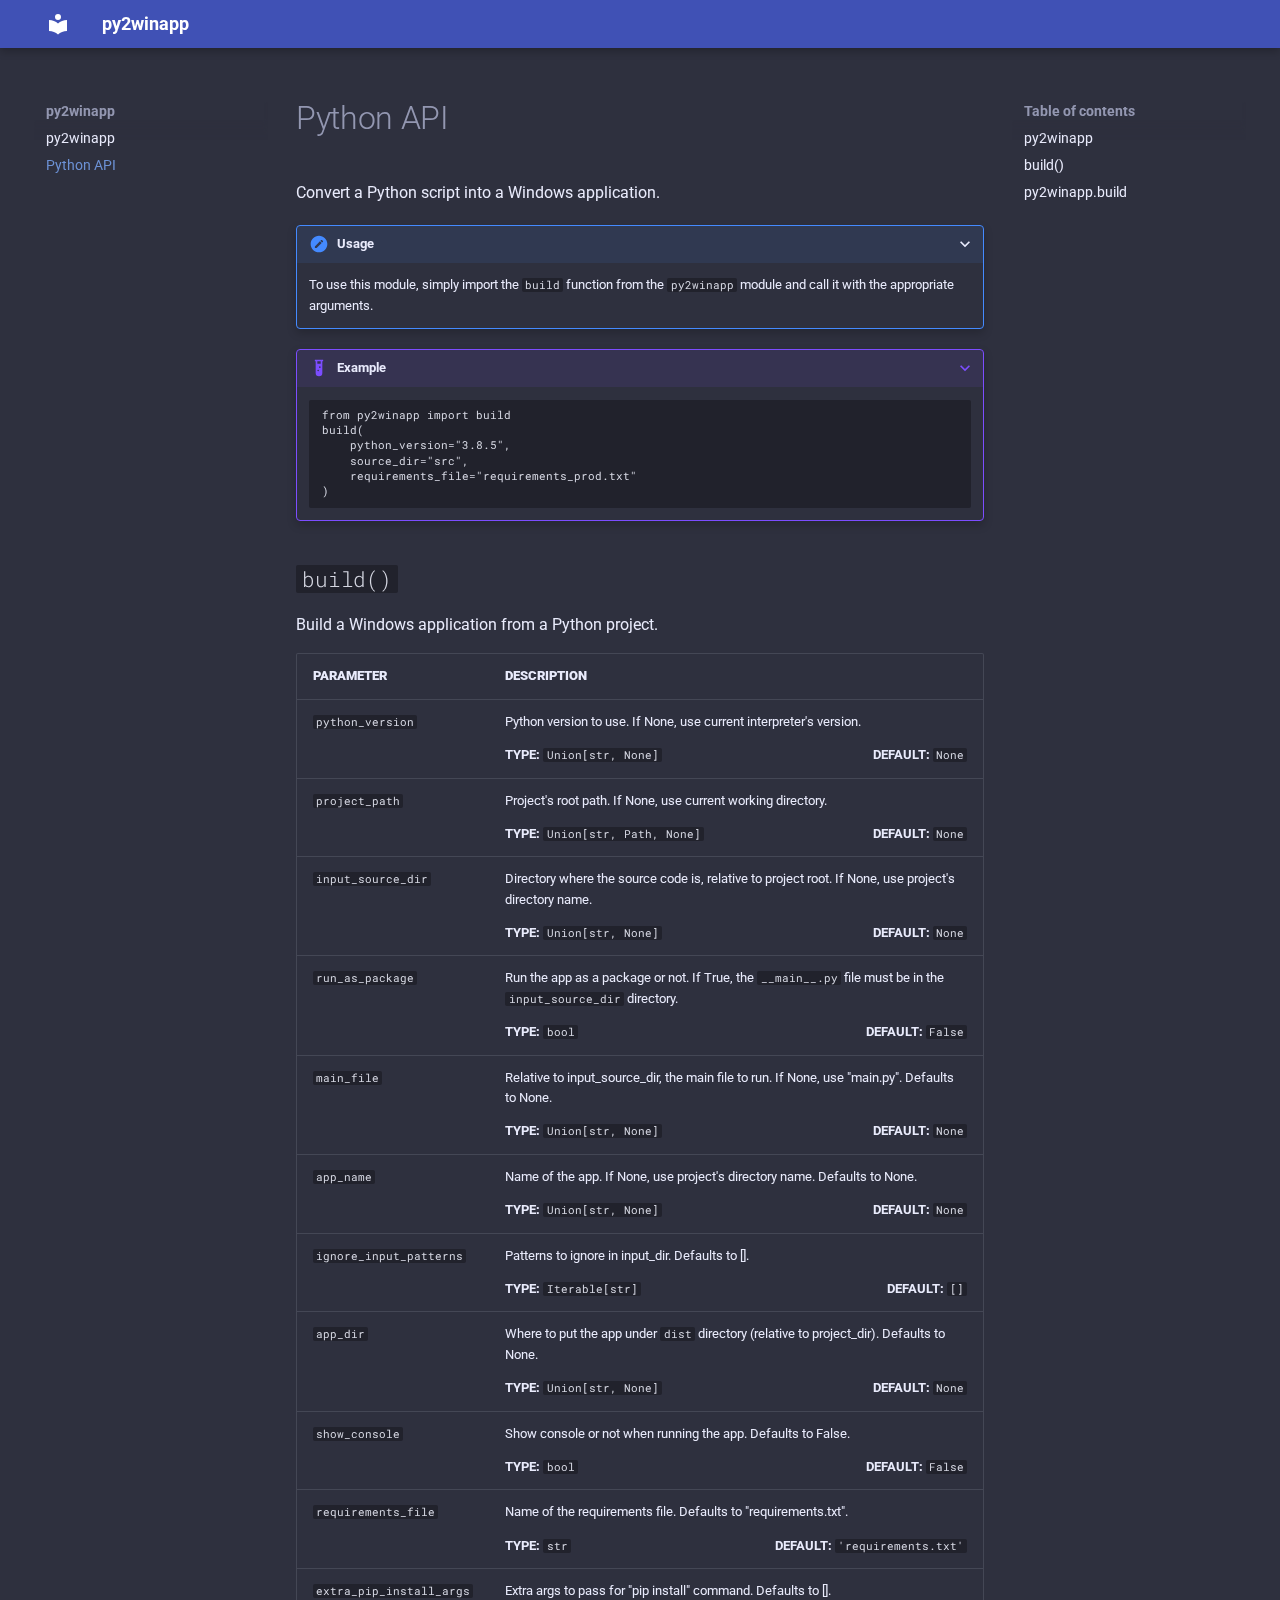
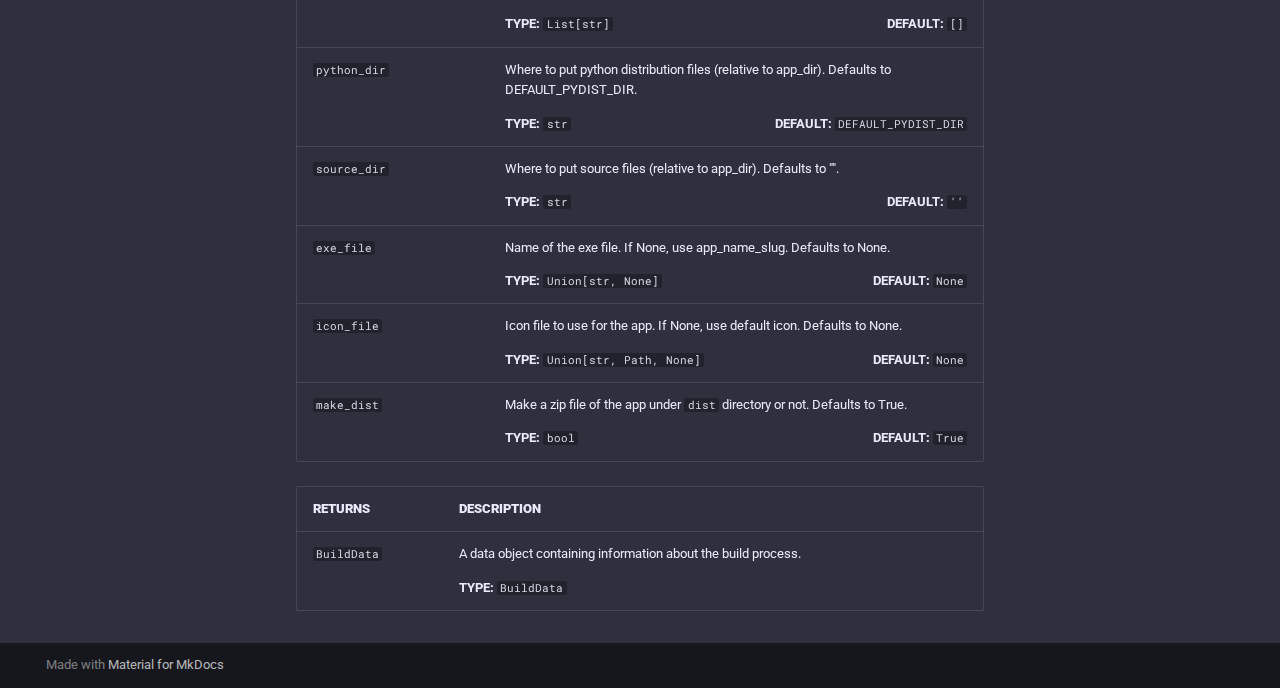
==== commit 7e63333c: "Deployed 567e58d with MkDocs version: 1.5.2" ====
--- a/api/index.html
+++ b/api/index.html
@@ -314,12 +314,13 @@
 </details>
 <details class="example" open>
   <summary>Example</summary>
-  <p>from py2winapp import build
+  <pre><code>from py2winapp import build
 build(
-    python_version="3.8.5",
-    source_dir="src",
-    requirements_file="requirements_prod.txt"
-)</p>
+    python_version=&quot;3.8.5&quot;,
+    source_dir=&quot;src&quot;,
+    requirements_file=&quot;requirements_prod.txt&quot;
+)
+</code></pre>
 </details>
   
 
@@ -349,261 +350,323 @@
 <a id="py2winapp.build"></a>
   <div class="doc doc-contents first">
   
-      <p>Build a Windows executable from a Python project.</p>
-
-
-
-  <p><strong>Parameters:</strong></p>
+      <p>Build a Windows application from a Python project.</p>
+
+
+
   <table>
     <thead>
       <tr>
-        <th>Name</th>
-        <th>Type</th>
-        <th>Description</th>
-        <th>Default</th>
+        <th><b>PARAMETER</b></th>
+        <th><b> DESCRIPTION</b></th>
       </tr>
     </thead>
     <tbody>
         <tr>
           <td><code>python_version</code></td>
-          <td>
-                <code><span title="typing.Union">Union</span>[str, None]</code>
-          </td>
-          <td>
+          <td class="doc-param-details">
             <div class="doc-md-description">
               <p>Python version to use.
-If None, use current interpreter's version. Defaults to None.</p>
-            </div>
-          </td>
-          <td>
-                <code>None</code>
+If None, use current interpreter's version.</p>
+            </div>
+            <p>
+                <span class="doc-param-annotation">
+                  <b>TYPE:</b>
+                    <code><span title="typing.Union">Union</span>[str, None]</code>
+                </span>
+                <span class="doc-param-default">
+                  <b>DEFAULT:</b> 
+                    <code>None</code>
+                </span>
+            </p>
           </td>
         </tr>
         <tr>
           <td><code>project_path</code></td>
-          <td>
-                <code><span title="typing.Union">Union</span>[str, <span title="pathlib.Path">Path</span>, None]</code>
-          </td>
-          <td>
+          <td class="doc-param-details">
             <div class="doc-md-description">
               <p>Project's root path.
-If None, use current working directory. Defaults to None.</p>
-            </div>
-          </td>
-          <td>
-                <code>None</code>
+If None, use current working directory.</p>
+            </div>
+            <p>
+                <span class="doc-param-annotation">
+                  <b>TYPE:</b>
+                    <code><span title="typing.Union">Union</span>[str, <span title="pathlib.Path">Path</span>, None]</code>
+                </span>
+                <span class="doc-param-default">
+                  <b>DEFAULT:</b> 
+                    <code>None</code>
+                </span>
+            </p>
           </td>
         </tr>
         <tr>
           <td><code>input_source_dir</code></td>
-          <td>
-                <code><span title="typing.Union">Union</span>[str, None]</code>
-          </td>
-          <td>
+          <td class="doc-param-details">
             <div class="doc-md-description">
               <p>Directory where the
 source code is, relative to project root.
-If None, use project's directory name. Defaults to None.</p>
-            </div>
-          </td>
-          <td>
-                <code>None</code>
+If None, use project's directory name.</p>
+            </div>
+            <p>
+                <span class="doc-param-annotation">
+                  <b>TYPE:</b>
+                    <code><span title="typing.Union">Union</span>[str, None]</code>
+                </span>
+                <span class="doc-param-default">
+                  <b>DEFAULT:</b> 
+                    <code>None</code>
+                </span>
+            </p>
           </td>
         </tr>
         <tr>
           <td><code>run_as_package</code></td>
-          <td>
-                <code>bool</code>
-          </td>
-          <td>
+          <td class="doc-param-details">
             <div class="doc-md-description">
               <p>Run the app as a package or not.
-Defaults to False. If True, the <code>__main__.py</code> file must be
+If True, the <code>__main__.py</code> file must be
 in the <code>input_source_dir</code> directory.</p>
             </div>
-          </td>
-          <td>
-                <code>False</code>
+            <p>
+                <span class="doc-param-annotation">
+                  <b>TYPE:</b>
+                    <code>bool</code>
+                </span>
+                <span class="doc-param-default">
+                  <b>DEFAULT:</b> 
+                    <code>False</code>
+                </span>
+            </p>
           </td>
         </tr>
         <tr>
           <td><code>main_file</code></td>
-          <td>
-                <code><span title="typing.Union">Union</span>[str, None]</code>
-          </td>
-          <td>
+          <td class="doc-param-details">
             <div class="doc-md-description">
               <p>Relative to input_source_dir,
-the main file to run. If None, use "main.py". Defaults to None.</p>
-            </div>
-          </td>
-          <td>
-                <code>None</code>
+the main file to run.
+If None, use "main.py". Defaults to None.</p>
+            </div>
+            <p>
+                <span class="doc-param-annotation">
+                  <b>TYPE:</b>
+                    <code><span title="typing.Union">Union</span>[str, None]</code>
+                </span>
+                <span class="doc-param-default">
+                  <b>DEFAULT:</b> 
+                    <code>None</code>
+                </span>
+            </p>
           </td>
         </tr>
         <tr>
           <td><code>app_name</code></td>
-          <td>
-                <code><span title="typing.Union">Union</span>[str, None]</code>
-          </td>
-          <td>
+          <td class="doc-param-details">
             <div class="doc-md-description">
               <p>Name of the app.
 If None, use project's directory name. Defaults to None.</p>
             </div>
-          </td>
-          <td>
-                <code>None</code>
+            <p>
+                <span class="doc-param-annotation">
+                  <b>TYPE:</b>
+                    <code><span title="typing.Union">Union</span>[str, None]</code>
+                </span>
+                <span class="doc-param-default">
+                  <b>DEFAULT:</b> 
+                    <code>None</code>
+                </span>
+            </p>
           </td>
         </tr>
         <tr>
           <td><code>ignore_input_patterns</code></td>
-          <td>
-                <code><span title="typing.Iterable">Iterable</span>[str]</code>
-          </td>
-          <td>
+          <td class="doc-param-details">
             <div class="doc-md-description">
               <p>Patterns to ignore in
 input_dir. Defaults to [].</p>
             </div>
-          </td>
-          <td>
-                <code>[]</code>
+            <p>
+                <span class="doc-param-annotation">
+                  <b>TYPE:</b>
+                    <code><span title="typing.Iterable">Iterable</span>[str]</code>
+                </span>
+                <span class="doc-param-default">
+                  <b>DEFAULT:</b> 
+                    <code>[]</code>
+                </span>
+            </p>
           </td>
         </tr>
         <tr>
           <td><code>app_dir</code></td>
-          <td>
-                <code><span title="typing.Union">Union</span>[str, None]</code>
-          </td>
-          <td>
+          <td class="doc-param-details">
             <div class="doc-md-description">
               <p>Where to put the app under <code>dist</code> directory (relative to project_dir).
 Defaults to None.</p>
             </div>
-          </td>
-          <td>
-                <code>None</code>
+            <p>
+                <span class="doc-param-annotation">
+                  <b>TYPE:</b>
+                    <code><span title="typing.Union">Union</span>[str, None]</code>
+                </span>
+                <span class="doc-param-default">
+                  <b>DEFAULT:</b> 
+                    <code>None</code>
+                </span>
+            </p>
           </td>
         </tr>
         <tr>
           <td><code>show_console</code></td>
-          <td>
-                <code>bool</code>
-          </td>
-          <td>
+          <td class="doc-param-details">
             <div class="doc-md-description">
               <p>Show console or not when running the app.
 Defaults to False.</p>
             </div>
-          </td>
-          <td>
-                <code>False</code>
+            <p>
+                <span class="doc-param-annotation">
+                  <b>TYPE:</b>
+                    <code>bool</code>
+                </span>
+                <span class="doc-param-default">
+                  <b>DEFAULT:</b> 
+                    <code>False</code>
+                </span>
+            </p>
           </td>
         </tr>
         <tr>
           <td><code>requirements_file</code></td>
-          <td>
-                <code>str</code>
-          </td>
-          <td>
+          <td class="doc-param-details">
             <div class="doc-md-description">
               <p>Name of the requirements file.
 Defaults to "requirements.txt".</p>
             </div>
-          </td>
-          <td>
-                <code>&#39;requirements.txt&#39;</code>
+            <p>
+                <span class="doc-param-annotation">
+                  <b>TYPE:</b>
+                    <code>str</code>
+                </span>
+                <span class="doc-param-default">
+                  <b>DEFAULT:</b> 
+                    <code>&#39;requirements.txt&#39;</code>
+                </span>
+            </p>
           </td>
         </tr>
         <tr>
           <td><code>extra_pip_install_args</code></td>
-          <td>
-                <code><span title="typing.List">List</span>[str]</code>
-          </td>
-          <td>
+          <td class="doc-param-details">
             <div class="doc-md-description">
               <p>Extra args to pass for
 "pip install" command. Defaults to [].</p>
             </div>
-          </td>
-          <td>
-                <code>[]</code>
+            <p>
+                <span class="doc-param-annotation">
+                  <b>TYPE:</b>
+                    <code><span title="typing.List">List</span>[str]</code>
+                </span>
+                <span class="doc-param-default">
+                  <b>DEFAULT:</b> 
+                    <code>[]</code>
+                </span>
+            </p>
           </td>
         </tr>
         <tr>
           <td><code>python_dir</code></td>
-          <td>
-                <code>str</code>
-          </td>
-          <td>
+          <td class="doc-param-details">
             <div class="doc-md-description">
               <p>Where to put python distribution
 files (relative to app_dir). Defaults to DEFAULT_PYDIST_DIR.</p>
             </div>
-          </td>
-          <td>
-                <code><span title="py2winapp.py2winapp.DEFAULT_PYDIST_DIR">DEFAULT_PYDIST_DIR</span></code>
+            <p>
+                <span class="doc-param-annotation">
+                  <b>TYPE:</b>
+                    <code>str</code>
+                </span>
+                <span class="doc-param-default">
+                  <b>DEFAULT:</b> 
+                    <code><span title="py2winapp.py2winapp.DEFAULT_PYDIST_DIR">DEFAULT_PYDIST_DIR</span></code>
+                </span>
+            </p>
           </td>
         </tr>
         <tr>
           <td><code>source_dir</code></td>
-          <td>
-                <code>str</code>
-          </td>
-          <td>
+          <td class="doc-param-details">
             <div class="doc-md-description">
               <p>Where to put source files (relative to app_dir).
 Defaults to "".</p>
             </div>
-          </td>
-          <td>
-                <code>&#39;&#39;</code>
+            <p>
+                <span class="doc-param-annotation">
+                  <b>TYPE:</b>
+                    <code>str</code>
+                </span>
+                <span class="doc-param-default">
+                  <b>DEFAULT:</b> 
+                    <code>&#39;&#39;</code>
+                </span>
+            </p>
           </td>
         </tr>
         <tr>
           <td><code>exe_file</code></td>
-          <td>
-                <code><span title="typing.Union">Union</span>[str, None]</code>
-          </td>
-          <td>
+          <td class="doc-param-details">
             <div class="doc-md-description">
               <p>Name of the exe file.
 If None, use app_name_slug. Defaults to None.</p>
             </div>
-          </td>
-          <td>
-                <code>None</code>
+            <p>
+                <span class="doc-param-annotation">
+                  <b>TYPE:</b>
+                    <code><span title="typing.Union">Union</span>[str, None]</code>
+                </span>
+                <span class="doc-param-default">
+                  <b>DEFAULT:</b> 
+                    <code>None</code>
+                </span>
+            </p>
           </td>
         </tr>
         <tr>
           <td><code>icon_file</code></td>
-          <td>
-                <code><span title="typing.Union">Union</span>[str, <span title="pathlib.Path">Path</span>, None]</code>
-          </td>
-          <td>
+          <td class="doc-param-details">
             <div class="doc-md-description">
               <p>Icon file to use for the app.
 If None, use default icon. Defaults to None.</p>
             </div>
-          </td>
-          <td>
-                <code>None</code>
+            <p>
+                <span class="doc-param-annotation">
+                  <b>TYPE:</b>
+                    <code><span title="typing.Union">Union</span>[str, <span title="pathlib.Path">Path</span>, None]</code>
+                </span>
+                <span class="doc-param-default">
+                  <b>DEFAULT:</b> 
+                    <code>None</code>
+                </span>
+            </p>
           </td>
         </tr>
         <tr>
           <td><code>make_dist</code></td>
-          <td>
-                <code>bool</code>
-          </td>
-          <td>
+          <td class="doc-param-details">
             <div class="doc-md-description">
               <p>Make a zip file of the app under <code>dist</code> directory
 or not. Defaults to True.</p>
             </div>
-          </td>
-          <td>
-                <code>True</code>
+            <p>
+                <span class="doc-param-annotation">
+                  <b>TYPE:</b>
+                    <code>bool</code>
+                </span>
+                <span class="doc-param-default">
+                  <b>DEFAULT:</b> 
+                    <code>True</code>
+                </span>
+            </p>
           </td>
         </tr>
     </tbody>
@@ -611,267 +674,33 @@
 
 
 
-  <p><strong>Returns:</strong></p>
   <table>
     <thead>
       <tr>
-<th>Name</th>        <th>Type</th>
-        <th>Description</th>
+        <th><b>RETURNS</b></th>
+        <th><b>DESCRIPTION</b></th>
       </tr>
     </thead>
     <tbody>
         <tr>
-<td><code>BuildData</code></td>          <td>
-                <code><span title="py2winapp.py2winapp.BuildData">BuildData</span></code>
-          </td>
           <td>
+              <code>BuildData</code>
+          </td>
+          <td class="doc-returns-details">
             <div class="doc-md-description">
               <p>A data object containing information about the build process.</p>
             </div>
+              <p>
+                <span class="doc-returns-annotation">
+                  <b>TYPE:</b>
+                    <code><span title="py2winapp.py2winapp.BuildData">BuildData</span></code>
+                </span>
+              </p>
           </td>
         </tr>
     </tbody>
   </table>
 
-          <details class="quote">
-            <summary>Source code in <code>py2winapp\py2winapp.py</code></summary>
-            <div class="highlight"><table class="highlighttable"><tr><td class="linenos"><div class="linenodiv"><pre><span></span><span class="normal">404</span>
-<span class="normal">405</span>
-<span class="normal">406</span>
-<span class="normal">407</span>
-<span class="normal">408</span>
-<span class="normal">409</span>
-<span class="normal">410</span>
-<span class="normal">411</span>
-<span class="normal">412</span>
-<span class="normal">413</span>
-<span class="normal">414</span>
-<span class="normal">415</span>
-<span class="normal">416</span>
-<span class="normal">417</span>
-<span class="normal">418</span>
-<span class="normal">419</span>
-<span class="normal">420</span>
-<span class="normal">421</span>
-<span class="normal">422</span>
-<span class="normal">423</span>
-<span class="normal">424</span>
-<span class="normal">425</span>
-<span class="normal">426</span>
-<span class="normal">427</span>
-<span class="normal">428</span>
-<span class="normal">429</span>
-<span class="normal">430</span>
-<span class="normal">431</span>
-<span class="normal">432</span>
-<span class="normal">433</span>
-<span class="normal">434</span>
-<span class="normal">435</span>
-<span class="normal">436</span>
-<span class="normal">437</span>
-<span class="normal">438</span>
-<span class="normal">439</span>
-<span class="normal">440</span>
-<span class="normal">441</span>
-<span class="normal">442</span>
-<span class="normal">443</span>
-<span class="normal">444</span>
-<span class="normal">445</span>
-<span class="normal">446</span>
-<span class="normal">447</span>
-<span class="normal">448</span>
-<span class="normal">449</span>
-<span class="normal">450</span>
-<span class="normal">451</span>
-<span class="normal">452</span>
-<span class="normal">453</span>
-<span class="normal">454</span>
-<span class="normal">455</span>
-<span class="normal">456</span>
-<span class="normal">457</span>
-<span class="normal">458</span>
-<span class="normal">459</span>
-<span class="normal">460</span>
-<span class="normal">461</span>
-<span class="normal">462</span>
-<span class="normal">463</span>
-<span class="normal">464</span>
-<span class="normal">465</span>
-<span class="normal">466</span>
-<span class="normal">467</span>
-<span class="normal">468</span>
-<span class="normal">469</span>
-<span class="normal">470</span>
-<span class="normal">471</span>
-<span class="normal">472</span>
-<span class="normal">473</span>
-<span class="normal">474</span>
-<span class="normal">475</span>
-<span class="normal">476</span>
-<span class="normal">477</span>
-<span class="normal">478</span>
-<span class="normal">479</span>
-<span class="normal">480</span>
-<span class="normal">481</span>
-<span class="normal">482</span>
-<span class="normal">483</span>
-<span class="normal">484</span>
-<span class="normal">485</span>
-<span class="normal">486</span>
-<span class="normal">487</span>
-<span class="normal">488</span>
-<span class="normal">489</span>
-<span class="normal">490</span>
-<span class="normal">491</span>
-<span class="normal">492</span>
-<span class="normal">493</span>
-<span class="normal">494</span>
-<span class="normal">495</span>
-<span class="normal">496</span>
-<span class="normal">497</span>
-<span class="normal">498</span>
-<span class="normal">499</span>
-<span class="normal">500</span>
-<span class="normal">501</span>
-<span class="normal">502</span>
-<span class="normal">503</span>
-<span class="normal">504</span>
-<span class="normal">505</span>
-<span class="normal">506</span>
-<span class="normal">507</span>
-<span class="normal">508</span>
-<span class="normal">509</span>
-<span class="normal">510</span>
-<span class="normal">511</span>
-<span class="normal">512</span>
-<span class="normal">513</span>
-<span class="normal">514</span>
-<span class="normal">515</span>
-<span class="normal">516</span>
-<span class="normal">517</span>
-<span class="normal">518</span>
-<span class="normal">519</span>
-<span class="normal">520</span>
-<span class="normal">521</span></pre></div></td><td class="code"><div><pre><span></span><code><span class="k">def</span> <span class="nf">build</span><span class="p">(</span>
-    <span class="n">python_version</span><span class="p">:</span> <span class="n">Union</span><span class="p">[</span><span class="nb">str</span><span class="p">,</span> <span class="kc">None</span><span class="p">]</span> <span class="o">=</span> <span class="kc">None</span><span class="p">,</span>
-    <span class="n">project_path</span><span class="p">:</span> <span class="n">Union</span><span class="p">[</span><span class="nb">str</span><span class="p">,</span> <span class="n">Path</span><span class="p">,</span> <span class="kc">None</span><span class="p">]</span> <span class="o">=</span> <span class="kc">None</span><span class="p">,</span>
-    <span class="n">input_source_dir</span><span class="p">:</span> <span class="n">Union</span><span class="p">[</span><span class="nb">str</span><span class="p">,</span> <span class="kc">None</span><span class="p">]</span> <span class="o">=</span> <span class="kc">None</span><span class="p">,</span>
-    <span class="n">ignore_input_patterns</span><span class="p">:</span> <span class="n">Iterable</span><span class="p">[</span><span class="nb">str</span><span class="p">]</span> <span class="o">=</span> <span class="p">[],</span>
-    <span class="n">run_as_package</span><span class="p">:</span> <span class="nb">bool</span> <span class="o">=</span> <span class="kc">False</span><span class="p">,</span>
-    <span class="n">main_file</span><span class="p">:</span> <span class="n">Union</span><span class="p">[</span><span class="nb">str</span><span class="p">,</span> <span class="kc">None</span><span class="p">]</span> <span class="o">=</span> <span class="kc">None</span><span class="p">,</span>
-    <span class="n">app_name</span><span class="p">:</span> <span class="n">Union</span><span class="p">[</span><span class="nb">str</span><span class="p">,</span> <span class="kc">None</span><span class="p">]</span> <span class="o">=</span> <span class="kc">None</span><span class="p">,</span>
-    <span class="n">app_dir</span><span class="p">:</span> <span class="n">Union</span><span class="p">[</span><span class="nb">str</span><span class="p">,</span> <span class="kc">None</span><span class="p">]</span> <span class="o">=</span> <span class="kc">None</span><span class="p">,</span>
-    <span class="n">show_console</span><span class="p">:</span> <span class="nb">bool</span> <span class="o">=</span> <span class="kc">False</span><span class="p">,</span>
-    <span class="n">requirements_file</span><span class="p">:</span> <span class="nb">str</span> <span class="o">=</span> <span class="s2">&quot;requirements.txt&quot;</span><span class="p">,</span>
-    <span class="n">extra_pip_install_args</span><span class="p">:</span> <span class="n">List</span><span class="p">[</span><span class="nb">str</span><span class="p">]</span> <span class="o">=</span> <span class="p">[],</span>
-    <span class="n">python_dir</span><span class="p">:</span> <span class="nb">str</span> <span class="o">=</span> <span class="n">DEFAULT_PYDIST_DIR</span><span class="p">,</span>
-    <span class="n">source_dir</span><span class="p">:</span> <span class="nb">str</span> <span class="o">=</span> <span class="s2">&quot;&quot;</span><span class="p">,</span>
-    <span class="n">exe_file</span><span class="p">:</span> <span class="n">Union</span><span class="p">[</span><span class="nb">str</span><span class="p">,</span> <span class="kc">None</span><span class="p">]</span> <span class="o">=</span> <span class="kc">None</span><span class="p">,</span>
-    <span class="n">icon_file</span><span class="p">:</span> <span class="n">Union</span><span class="p">[</span><span class="nb">str</span><span class="p">,</span> <span class="n">Path</span><span class="p">,</span> <span class="kc">None</span><span class="p">]</span> <span class="o">=</span> <span class="kc">None</span><span class="p">,</span>
-    <span class="n">make_dist</span><span class="p">:</span> <span class="nb">bool</span> <span class="o">=</span> <span class="kc">True</span><span class="p">,</span>
-<span class="p">)</span> <span class="o">-&gt;</span> <span class="n">BuildData</span><span class="p">:</span>
-<span class="w">    </span><span class="sd">&quot;&quot;&quot;Build a Windows executable from a Python project.</span>
-
-<span class="sd">    Args:</span>
-<span class="sd">        python_version (Union[str, None], optional): Python version to use.</span>
-<span class="sd">            If None, use current interpreter&#39;s version. Defaults to None.</span>
-<span class="sd">        project_path (Union[str, Path, None], optional): Project&#39;s root path.</span>
-<span class="sd">            If None, use current working directory. Defaults to None.</span>
-<span class="sd">        input_source_dir (Union[str, None], optional): Directory where the</span>
-<span class="sd">            source code is, relative to project root.</span>
-<span class="sd">            If None, use project&#39;s directory name. Defaults to None.</span>
-<span class="sd">        run_as_package (bool, optional): Run the app as a package or not.</span>
-<span class="sd">            Defaults to False. If True, the `__main__.py` file must be</span>
-<span class="sd">            in the `input_source_dir` directory.</span>
-<span class="sd">        main_file (Union[str, None], optional): Relative to input_source_dir,</span>
-<span class="sd">            the main file to run. If None, use &quot;main.py&quot;. Defaults to None.</span>
-<span class="sd">        app_name (Union[str, None], optional): Name of the app.</span>
-<span class="sd">            If None, use project&#39;s directory name. Defaults to None.</span>
-<span class="sd">        ignore_input_patterns (Iterable[str], optional): Patterns to ignore in</span>
-<span class="sd">            input_dir. Defaults to [].</span>
-<span class="sd">        app_dir (Union[str, None], optional):</span>
-<span class="sd">            Where to put the app under `dist` directory (relative to project_dir).</span>
-<span class="sd">            Defaults to None.</span>
-<span class="sd">        show_console (bool, optional): Show console or not when running the app.</span>
-<span class="sd">            Defaults to False.</span>
-<span class="sd">        requirements_file (str, optional): Name of the requirements file.</span>
-<span class="sd">            Defaults to &quot;requirements.txt&quot;.</span>
-<span class="sd">        extra_pip_install_args (List[str], optional): Extra args to pass for</span>
-<span class="sd">            &quot;pip install&quot; command. Defaults to [].</span>
-<span class="sd">        python_dir (str, optional): Where to put python distribution</span>
-<span class="sd">            files (relative to app_dir). Defaults to DEFAULT_PYDIST_DIR.</span>
-<span class="sd">        source_dir (str, optional): Where to put source files (relative to app_dir).</span>
-<span class="sd">            Defaults to &quot;&quot;.</span>
-<span class="sd">        exe_file (Union[str, None], optional): Name of the exe file.</span>
-<span class="sd">            If None, use app_name_slug. Defaults to None.</span>
-<span class="sd">        icon_file (Union[str, Path, None], optional): Icon file to use for the app.</span>
-<span class="sd">            If None, use default icon. Defaults to None.</span>
-<span class="sd">        make_dist (bool, optional): Make a zip file of the app under `dist` directory</span>
-<span class="sd">            or not. Defaults to True.</span>
-
-<span class="sd">    Returns:</span>
-<span class="sd">        BuildData: A data object containing information about the build process.</span>
-<span class="sd">    &quot;&quot;&quot;</span>
-    <span class="n">logger</span><span class="o">.</span><span class="n">info</span><span class="p">(</span><span class="s2">&quot;Collecting build data...&quot;</span><span class="p">)</span>
-    <span class="n">build_data</span> <span class="o">=</span> <span class="n">_make_build_data</span><span class="p">(</span>
-        <span class="n">python_version</span><span class="o">=</span><span class="n">python_version</span><span class="p">,</span>
-        <span class="n">project_path</span><span class="o">=</span><span class="n">project_path</span><span class="p">,</span>
-        <span class="n">input_source_dir</span><span class="o">=</span><span class="n">input_source_dir</span><span class="p">,</span>
-        <span class="n">run_as_package</span><span class="o">=</span><span class="n">run_as_package</span><span class="p">,</span>
-        <span class="n">main_file</span><span class="o">=</span><span class="n">main_file</span><span class="p">,</span>
-        <span class="n">app_name</span><span class="o">=</span><span class="n">app_name</span><span class="p">,</span>
-        <span class="n">ignore_input_patterns</span><span class="o">=</span><span class="nb">list</span><span class="p">(</span><span class="n">ignore_input_patterns</span><span class="p">),</span>
-        <span class="n">app_dir</span><span class="o">=</span><span class="n">app_dir</span><span class="p">,</span>
-        <span class="n">show_console</span><span class="o">=</span><span class="n">show_console</span><span class="p">,</span>
-        <span class="n">requirements_file</span><span class="o">=</span><span class="n">requirements_file</span><span class="p">,</span>
-        <span class="n">extra_pip_install_args</span><span class="o">=</span><span class="n">extra_pip_install_args</span><span class="p">,</span>
-        <span class="n">python_dir</span><span class="o">=</span><span class="n">python_dir</span><span class="p">,</span>
-        <span class="n">source_dir</span><span class="o">=</span><span class="n">source_dir</span><span class="p">,</span>
-        <span class="n">exe_file</span><span class="o">=</span><span class="n">exe_file</span><span class="p">,</span>
-        <span class="n">icon_file</span><span class="o">=</span><span class="n">icon_file</span><span class="p">,</span>
-        <span class="n">make_dist</span><span class="o">=</span><span class="n">make_dist</span><span class="p">,</span>
-    <span class="p">)</span>
-    <span class="n">_log_build_data</span><span class="p">(</span><span class="n">build_data</span><span class="o">=</span><span class="n">build_data</span><span class="p">)</span>
-
-    <span class="n">logger</span><span class="o">.</span><span class="n">info</span><span class="p">(</span><span class="s2">&quot;Checking build data...&quot;</span><span class="p">)</span>
-    <span class="n">_check_build_data</span><span class="p">(</span><span class="n">build_data</span><span class="o">=</span><span class="n">build_data</span><span class="p">)</span>
-
-    <span class="n">logger</span><span class="o">.</span><span class="n">info</span><span class="p">(</span><span class="s2">&quot;Creating app directory...&quot;</span><span class="p">)</span>
-    <span class="n">_create_files_infrastructure</span><span class="p">(</span><span class="n">build_data</span><span class="o">=</span><span class="n">build_data</span><span class="p">)</span>
-
-    <span class="n">logger</span><span class="o">.</span><span class="n">info</span><span class="p">(</span><span class="s2">&quot;Copying source files...&quot;</span><span class="p">)</span>
-    <span class="n">_copy_source_files</span><span class="p">(</span><span class="n">build_data</span><span class="o">=</span><span class="n">build_data</span><span class="p">)</span>
-
-    <span class="n">logger</span><span class="o">.</span><span class="n">info</span><span class="p">(</span><span class="s2">&quot;Getting python distribution...&quot;</span><span class="p">)</span>
-    <span class="n">_get_python_dist</span><span class="p">(</span><span class="n">build_data</span><span class="o">=</span><span class="n">build_data</span><span class="p">)</span>
-
-    <span class="n">logger</span><span class="o">.</span><span class="n">info</span><span class="p">(</span><span class="s2">&quot;Getting pip...&quot;</span><span class="p">)</span>
-    <span class="n">get_getpippy</span><span class="p">(</span><span class="n">build_data</span><span class="o">=</span><span class="n">build_data</span><span class="p">)</span>
-
-    <span class="n">logger</span><span class="o">.</span><span class="n">info</span><span class="p">(</span><span class="s2">&quot;Installing pip...&quot;</span><span class="p">)</span>
-    <span class="n">prepare_for_pip_install</span><span class="p">(</span><span class="n">build_data</span><span class="o">=</span><span class="n">build_data</span><span class="p">)</span>
-    <span class="n">_install_pip</span><span class="p">(</span><span class="n">pydist_dir_path</span><span class="o">=</span><span class="n">build_data</span><span class="o">.</span><span class="n">python_dir_path</span><span class="p">)</span>
-
-    <span class="c1"># delete `get_pip.py` from build directory cause it waists more than 2.5MB</span>
-    <span class="p">(</span><span class="n">build_data</span><span class="o">.</span><span class="n">python_dir_path</span> <span class="o">/</span> <span class="n">GETPIPPY_FILE</span><span class="p">)</span><span class="o">.</span><span class="n">unlink</span><span class="p">()</span>
-
-    <span class="n">logger</span><span class="o">.</span><span class="n">info</span><span class="p">(</span><span class="s2">&quot;Installing requirements...&quot;</span><span class="p">)</span>
-    <span class="n">_install_requirements_txt_file</span><span class="p">(</span><span class="n">build_data</span><span class="o">=</span><span class="n">build_data</span><span class="p">)</span>
-
-    <span class="n">_fix_main_file</span><span class="p">(</span><span class="n">build_data</span><span class="o">=</span><span class="n">build_data</span><span class="p">)</span>
-
-    <span class="n">logger</span><span class="o">.</span><span class="n">info</span><span class="p">(</span><span class="s2">&quot;Generating startup executable...&quot;</span><span class="p">)</span>
-    <span class="n">_make_startup_exe</span><span class="p">(</span><span class="n">build_data</span><span class="o">=</span><span class="n">build_data</span><span class="p">)</span>
-
-    <span class="k">if</span> <span class="n">make_dist</span><span class="p">:</span>
-        <span class="n">logger</span><span class="o">.</span><span class="n">info</span><span class="p">(</span><span class="s2">&quot;Making dist zip file...&quot;</span><span class="p">)</span>
-        <span class="n">_make_zip_file</span><span class="p">(</span><span class="n">build_data</span><span class="o">=</span><span class="n">build_data</span><span class="p">)</span>
-
-    <span class="n">logger</span><span class="o">.</span><span class="n">success</span><span class="p">(</span><span class="s2">&quot;Done!&quot;</span><span class="p">)</span>
-
-    <span class="k">return</span> <span class="n">build_data</span>
-</code></pre></div></td></tr></table></div>
-          </details>
   </div>
 
 </div>
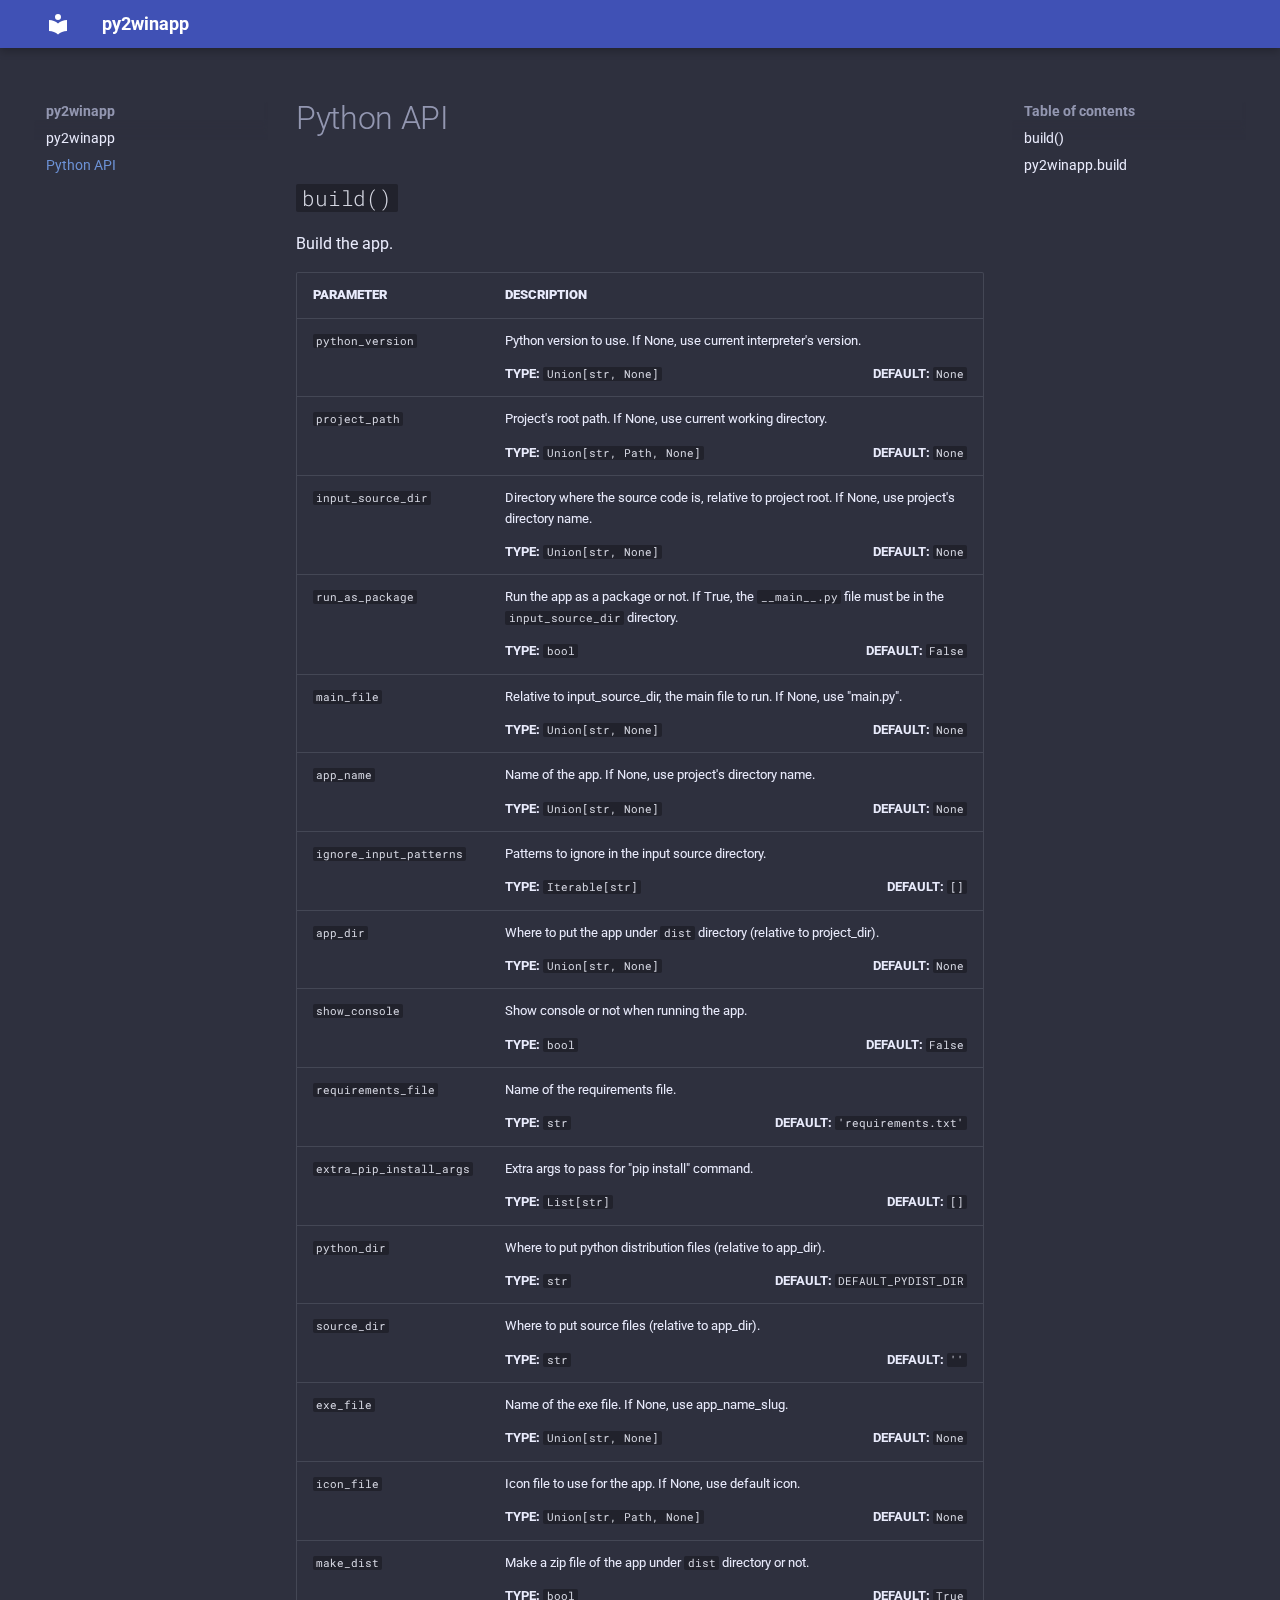
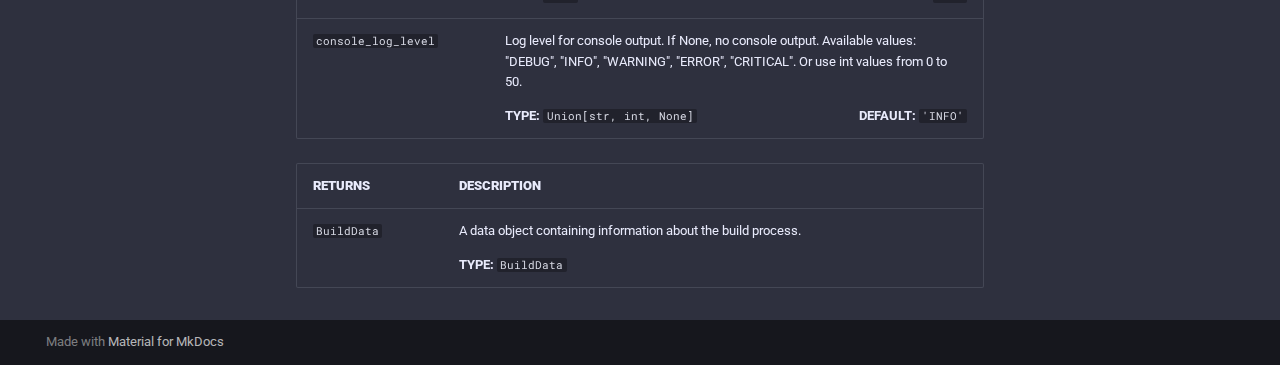
==== commit ab470c2b: "Deployed e9f335e with MkDocs version: 1.5.2" ====
--- a/api/index.html
+++ b/api/index.html
@@ -206,13 +206,6 @@
     <ul class="md-nav__list" data-md-component="toc" data-md-scrollfix>
       
         <li class="md-nav__item">
-  <a href="#py2winapp" class="md-nav__link">
-    py2winapp
-  </a>
-  
-</li>
-      
-        <li class="md-nav__item">
   <a href="#build" class="md-nav__link">
     build()
   </a>
@@ -261,13 +254,6 @@
     <ul class="md-nav__list" data-md-component="toc" data-md-scrollfix>
       
         <li class="md-nav__item">
-  <a href="#py2winapp" class="md-nav__link">
-    py2winapp
-  </a>
-  
-</li>
-      
-        <li class="md-nav__item">
   <a href="#build" class="md-nav__link">
     build()
   </a>
@@ -297,50 +283,7 @@
 
 
 <h1 id="python-api">Python API</h1>
-
-
-<div class="doc doc-object doc-module">
-
-
-<a id="py2winapp"></a>
-  <div class="doc doc-contents first">
-  
-      <p>Convert a Python script into a Windows application.</p>
-
-<details class="usage" open>
-  <summary>Usage</summary>
-  <p>To use this module, simply import the <code>build</code> function from the <code>py2winapp</code> module
-and call it with the appropriate arguments.</p>
-</details>
-<details class="example" open>
-  <summary>Example</summary>
-  <pre><code>from py2winapp import build
-build(
-    python_version=&quot;3.8.5&quot;,
-    source_dir=&quot;src&quot;,
-    requirements_file=&quot;requirements_prod.txt&quot;
-)
-</code></pre>
-</details>
-  
-
-  <div class="doc doc-children">
-
-
-
-
-
-
-
-
-
-
-
-  </div>
-
-  </div>
-
-</div><h2 id="build"><code>build()</code></h2>
+<h2 id="build"><code>build()</code></h2>
 
 
 
@@ -350,7 +293,7 @@
 <a id="py2winapp.build"></a>
   <div class="doc doc-contents first">
   
-      <p>Build a Windows application from a Python project.</p>
+      <p>Build the app.</p>
 
 
 
@@ -446,7 +389,7 @@
             <div class="doc-md-description">
               <p>Relative to input_source_dir,
 the main file to run.
-If None, use "main.py". Defaults to None.</p>
+If None, use "main.py".</p>
             </div>
             <p>
                 <span class="doc-param-annotation">
@@ -465,7 +408,7 @@
           <td class="doc-param-details">
             <div class="doc-md-description">
               <p>Name of the app.
-If None, use project's directory name. Defaults to None.</p>
+If None, use project's directory name.</p>
             </div>
             <p>
                 <span class="doc-param-annotation">
@@ -484,7 +427,7 @@
           <td class="doc-param-details">
             <div class="doc-md-description">
               <p>Patterns to ignore in
-input_dir. Defaults to [].</p>
+the input source directory.</p>
             </div>
             <p>
                 <span class="doc-param-annotation">
@@ -502,8 +445,7 @@
           <td><code>app_dir</code></td>
           <td class="doc-param-details">
             <div class="doc-md-description">
-              <p>Where to put the app under <code>dist</code> directory (relative to project_dir).
-Defaults to None.</p>
+              <p>Where to put the app under <code>dist</code> directory (relative to project_dir).</p>
             </div>
             <p>
                 <span class="doc-param-annotation">
@@ -521,8 +463,7 @@
           <td><code>show_console</code></td>
           <td class="doc-param-details">
             <div class="doc-md-description">
-              <p>Show console or not when running the app.
-Defaults to False.</p>
+              <p>Show console or not when running the app.</p>
             </div>
             <p>
                 <span class="doc-param-annotation">
@@ -540,8 +481,7 @@
           <td><code>requirements_file</code></td>
           <td class="doc-param-details">
             <div class="doc-md-description">
-              <p>Name of the requirements file.
-Defaults to "requirements.txt".</p>
+              <p>Name of the requirements file.</p>
             </div>
             <p>
                 <span class="doc-param-annotation">
@@ -560,7 +500,7 @@
           <td class="doc-param-details">
             <div class="doc-md-description">
               <p>Extra args to pass for
-"pip install" command. Defaults to [].</p>
+"pip install" command.</p>
             </div>
             <p>
                 <span class="doc-param-annotation">
@@ -579,7 +519,7 @@
           <td class="doc-param-details">
             <div class="doc-md-description">
               <p>Where to put python distribution
-files (relative to app_dir). Defaults to DEFAULT_PYDIST_DIR.</p>
+files (relative to app_dir).</p>
             </div>
             <p>
                 <span class="doc-param-annotation">
@@ -597,8 +537,7 @@
           <td><code>source_dir</code></td>
           <td class="doc-param-details">
             <div class="doc-md-description">
-              <p>Where to put source files (relative to app_dir).
-Defaults to "".</p>
+              <p>Where to put source files (relative to app_dir).</p>
             </div>
             <p>
                 <span class="doc-param-annotation">
@@ -617,7 +556,7 @@
           <td class="doc-param-details">
             <div class="doc-md-description">
               <p>Name of the exe file.
-If None, use app_name_slug. Defaults to None.</p>
+If None, use app_name_slug.</p>
             </div>
             <p>
                 <span class="doc-param-annotation">
@@ -636,7 +575,7 @@
           <td class="doc-param-details">
             <div class="doc-md-description">
               <p>Icon file to use for the app.
-If None, use default icon. Defaults to None.</p>
+If None, use default icon.</p>
             </div>
             <p>
                 <span class="doc-param-annotation">
@@ -655,7 +594,7 @@
           <td class="doc-param-details">
             <div class="doc-md-description">
               <p>Make a zip file of the app under <code>dist</code> directory
-or not. Defaults to True.</p>
+or not.</p>
             </div>
             <p>
                 <span class="doc-param-annotation">
@@ -665,6 +604,27 @@
                 <span class="doc-param-default">
                   <b>DEFAULT:</b> 
                     <code>True</code>
+                </span>
+            </p>
+          </td>
+        </tr>
+        <tr>
+          <td><code>console_log_level</code></td>
+          <td class="doc-param-details">
+            <div class="doc-md-description">
+              <p>Log level for console output.
+If None, no console output.
+Available values: "DEBUG", "INFO", "WARNING", "ERROR", "CRITICAL".
+Or use int values from 0 to 50.</p>
+            </div>
+            <p>
+                <span class="doc-param-annotation">
+                  <b>TYPE:</b>
+                    <code><span title="typing.Union">Union</span>[str, int, None]</code>
+                </span>
+                <span class="doc-param-default">
+                  <b>DEFAULT:</b> 
+                    <code>&#39;INFO&#39;</code>
                 </span>
             </p>
           </td>
